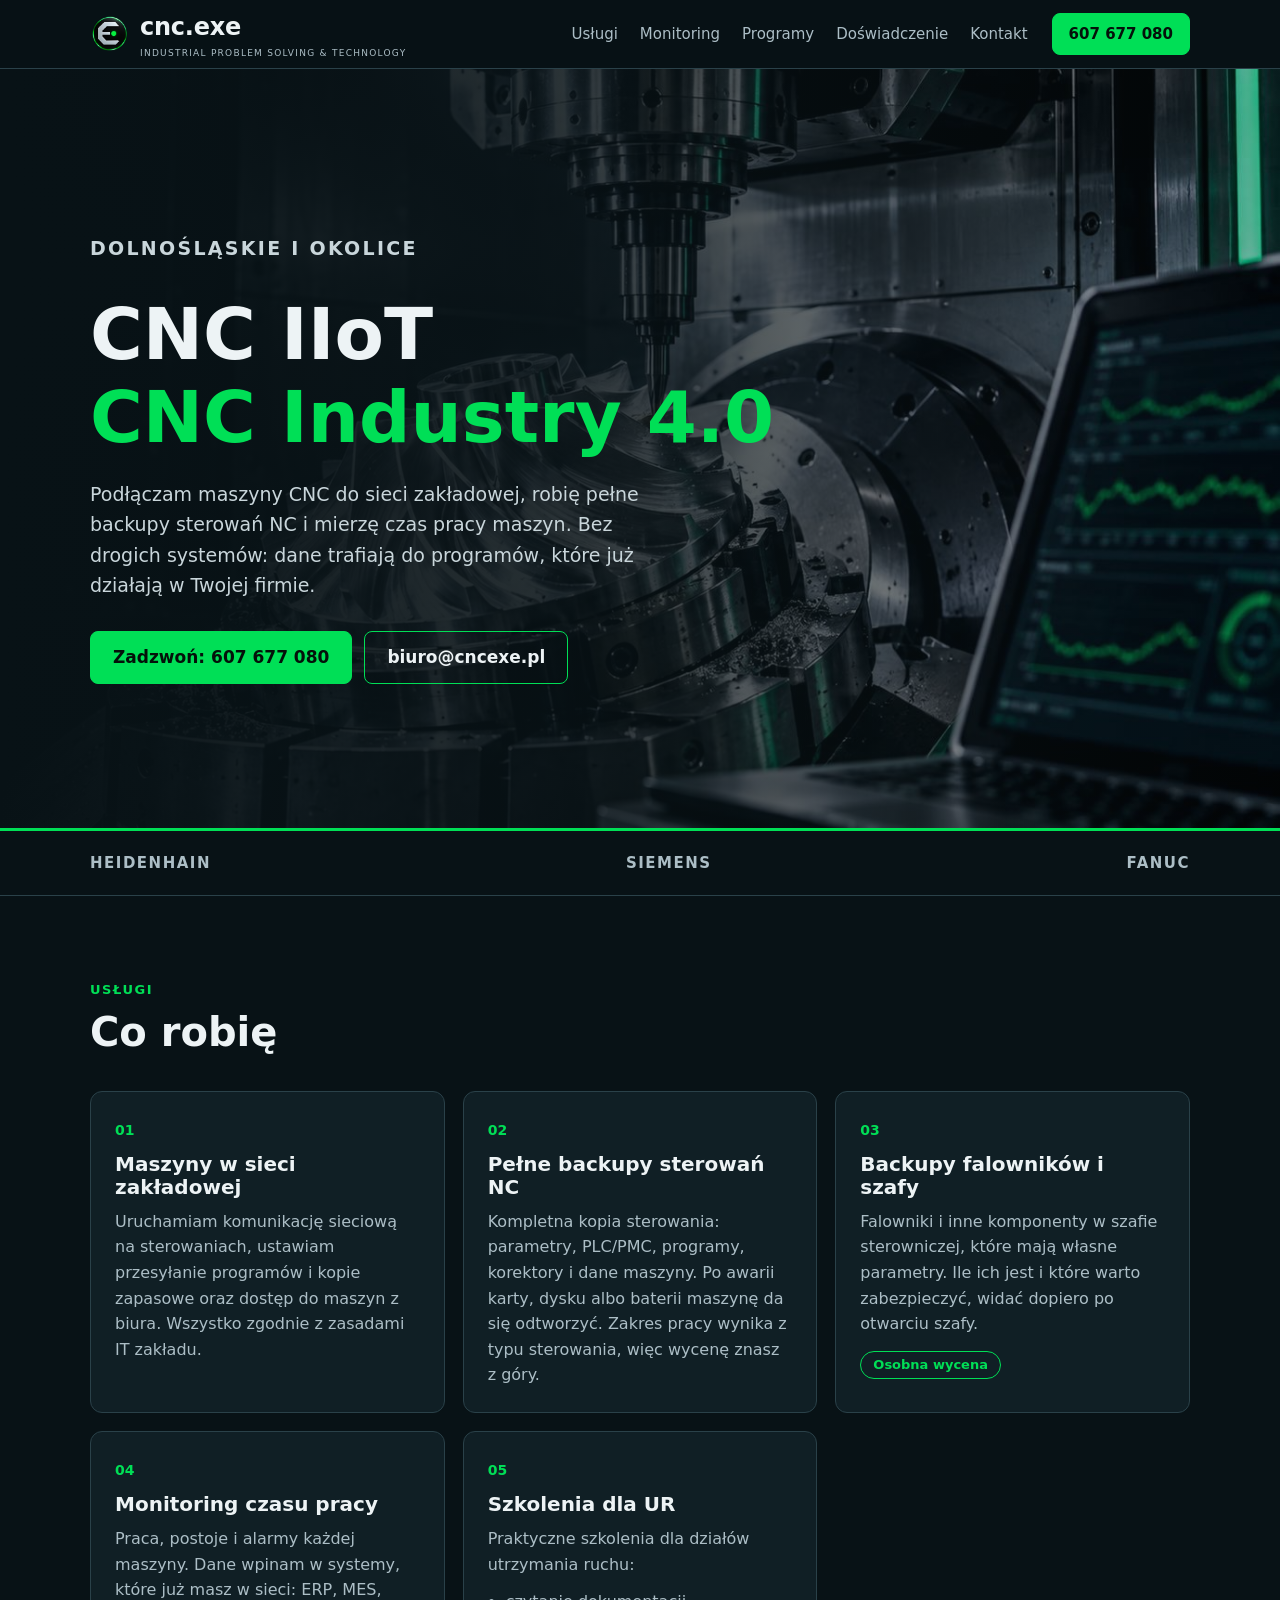
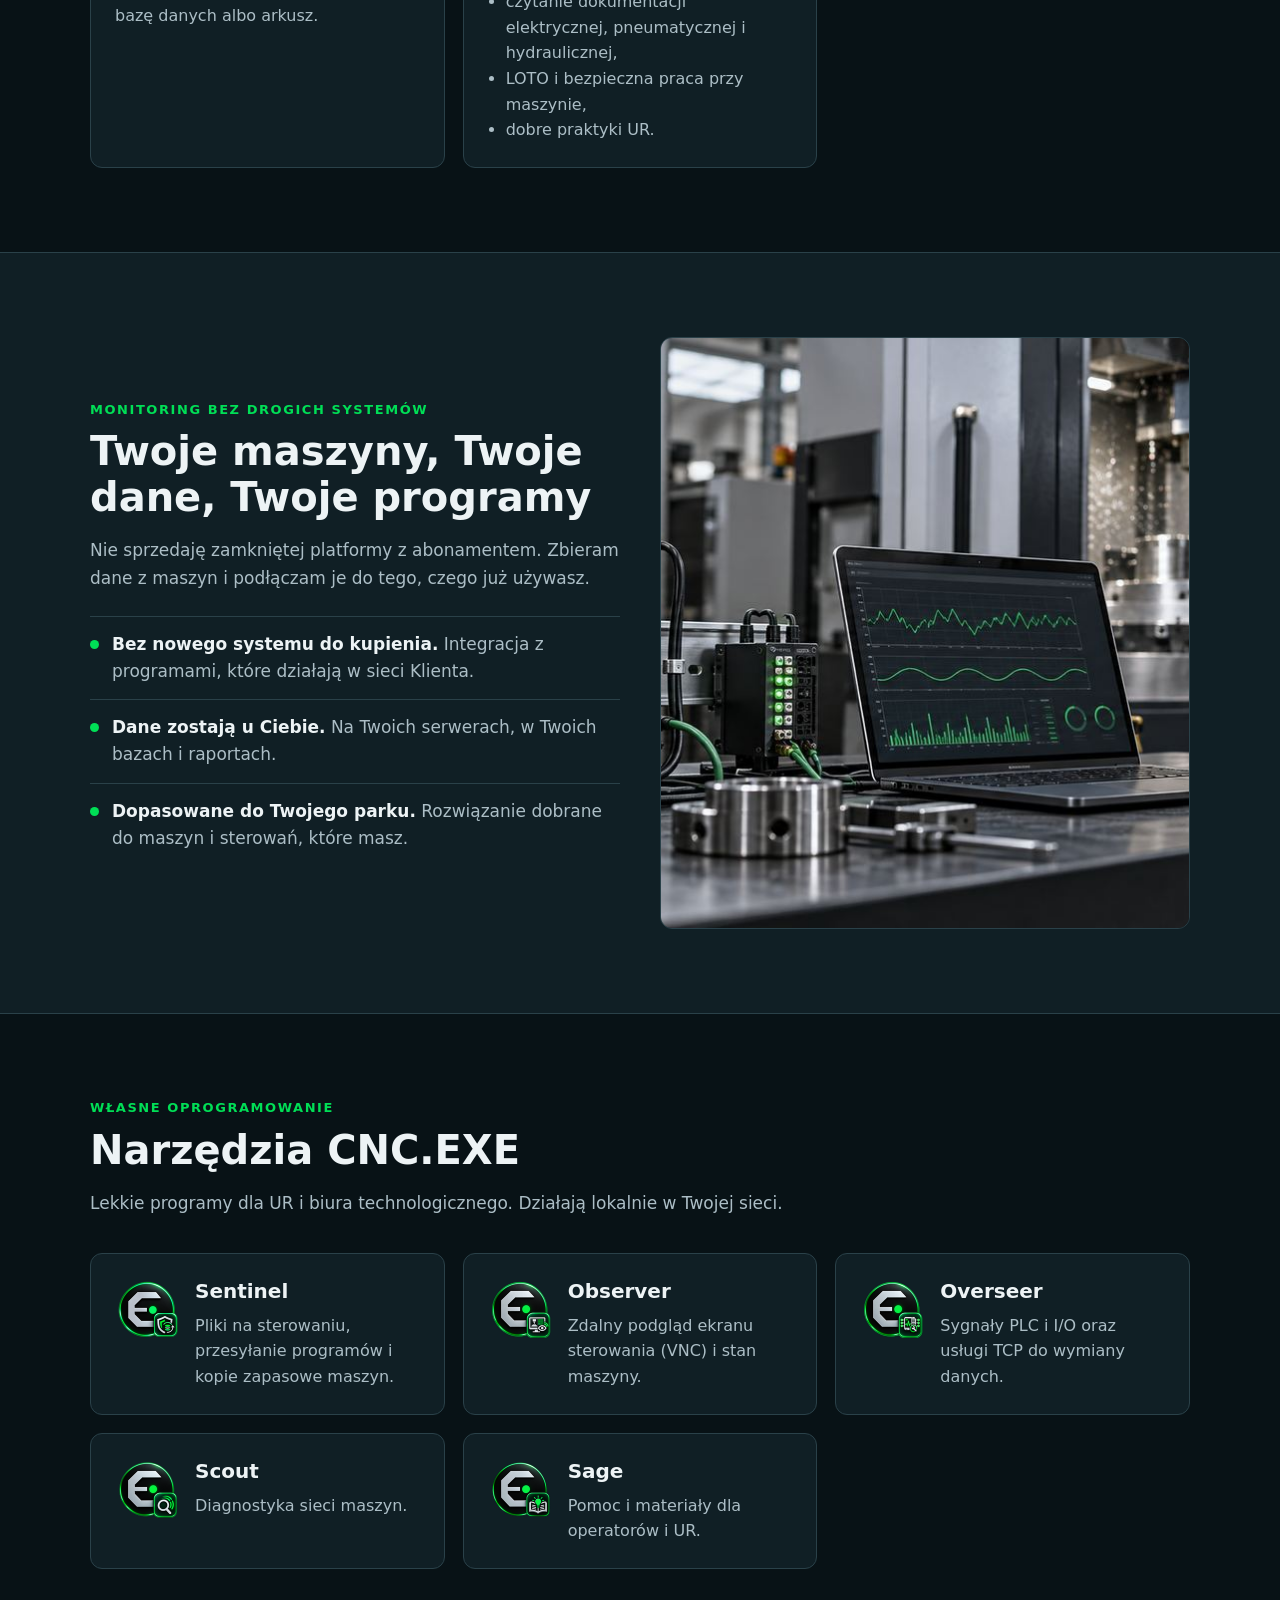
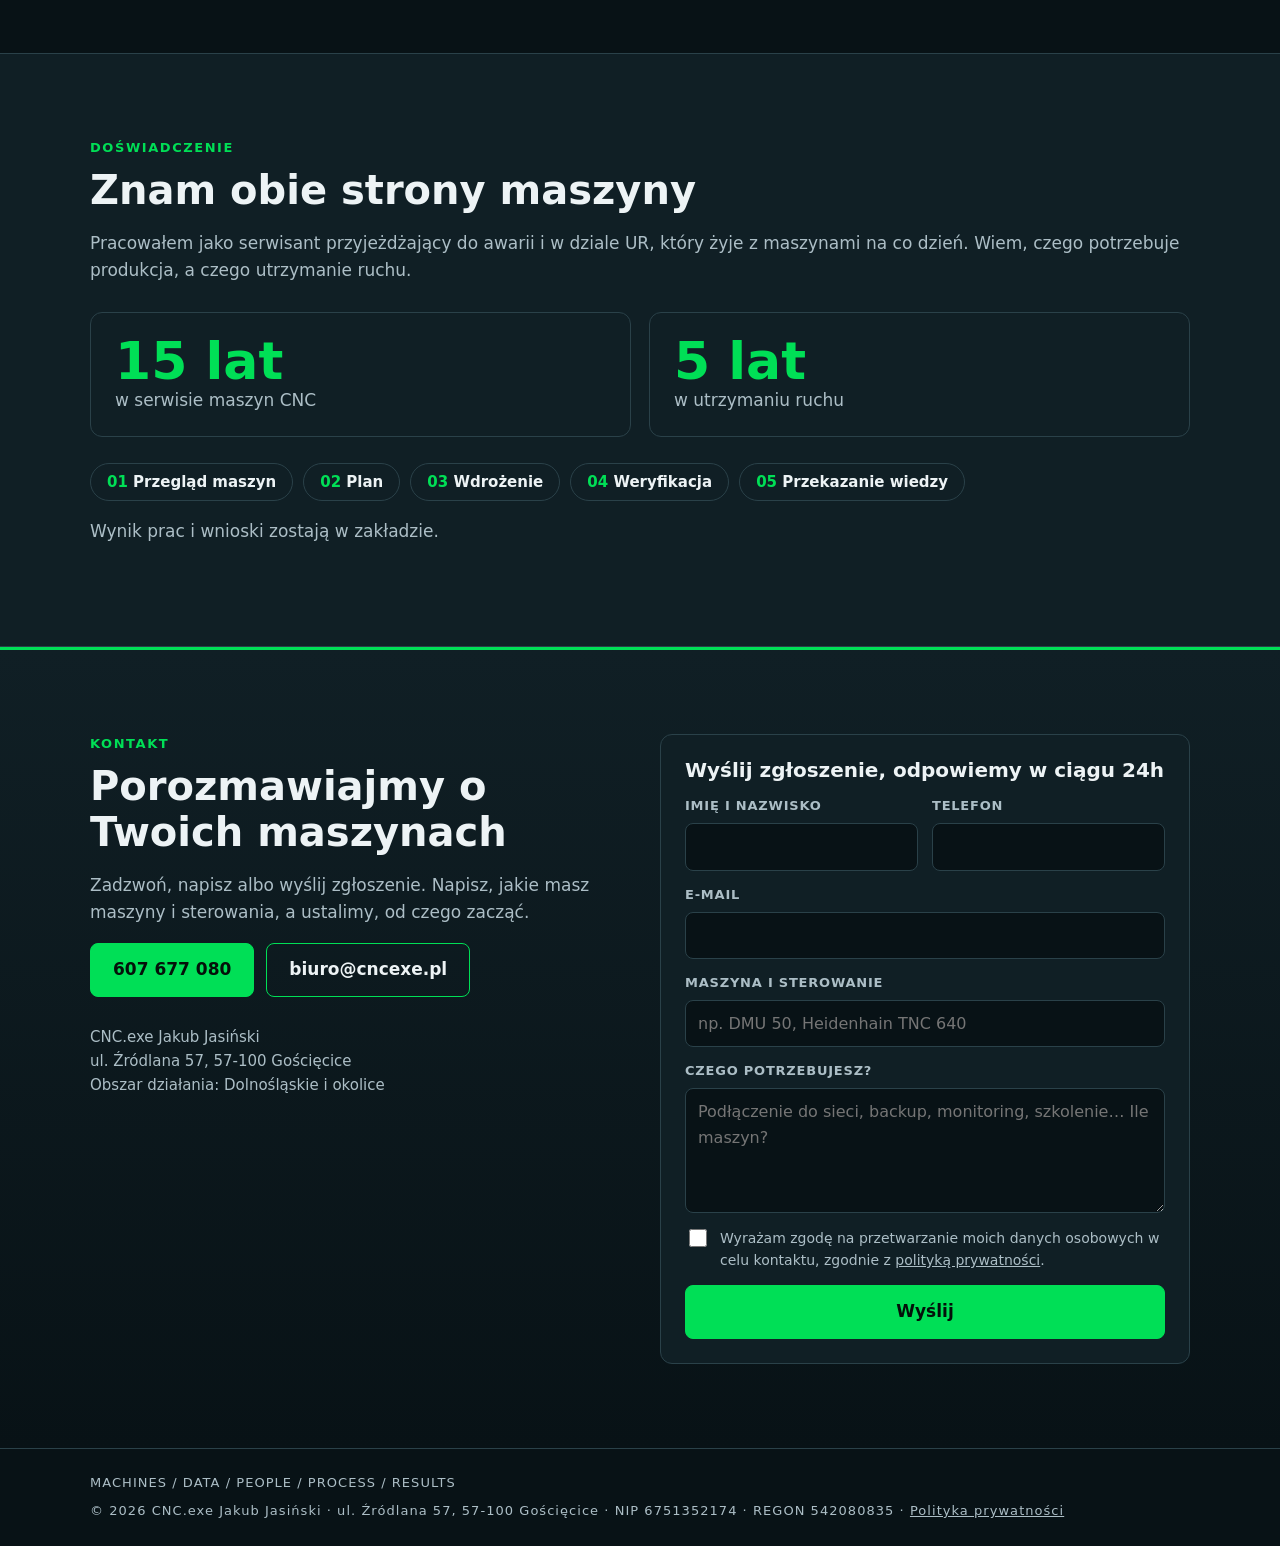
==== index.html @ d2aa2417 "Add files via upload" ====
<!doctype html>
<html lang="pl">
<head>
<meta charset="utf-8">
<meta name="viewport" content="width=device-width, initial-scale=1">
<title>CNC.EXE — CNC IIoT i Industry 4.0: podłączenie maszyn do sieci, backupy sterowań NC | Dolnośląskie</title>
<meta name="description" content="CNC IIoT i Industry 4.0: podłączenie maszyn CNC (Heidenhain, Siemens, Fanuc) do sieci zakładowej, pełne backupy sterowań NC, backupy falowników, monitoring czasu pracy z integracją do istniejących systemów, szkolenia UR. Dolnośląskie i okolice.">
<link rel="canonical" href="https://cncexe.pl/">
<link rel="icon" type="image/png" href="img/logo.png">
<meta property="og:type" content="website">
<meta property="og:title" content="CNC.EXE — CNC IIoT i Industry 4.0">
<meta property="og:description" content="Maszyny CNC w sieci zakładowej, pełne backupy sterowań NC i monitoring czasu pracy. Dolnośląskie i okolice.">
<meta property="og:image" content="https://cncexe.pl/img/hero.jpg">
<meta property="og:url" content="https://cncexe.pl/">
<style>
  :root {
    --bg: #081216;
    --panel: #101f25;
    --white: #edf3f5;
    --muted: #acbec6;
    --green: #00df56;
    --line: #2a4149;
  }
  * { box-sizing: border-box; }
  html { scroll-behavior: smooth; }
  body {
    margin: 0;
    background: var(--bg);
    color: var(--white);
    font: 17px/1.6 "Segoe UI", system-ui, -apple-system, Roboto, Arial, sans-serif;
  }
  a { color: inherit; }
  img { display: block; max-width: 100%; }
  .wrap { max-width: 1140px; margin: 0 auto; padding: 0 20px; }
  .eyebrow { color: var(--green); font-size: 13px; font-weight: 700; letter-spacing: .12em; text-transform: uppercase; margin: 0 0 8px; }
  h1, h2, h3 { line-height: 1.15; margin: 0; }
  h2 { font-size: clamp(28px, 4vw, 40px); margin-bottom: 16px; }
  p { color: var(--muted); }

  /* header */
  header { position: sticky; top: 0; z-index: 10; background: rgba(8, 18, 22, .92); backdrop-filter: blur(8px); border-bottom: 1px solid var(--line); }
  header .wrap { display: flex; align-items: center; gap: 24px; height: 68px; }
  .brand { display: flex; align-items: center; gap: 10px; text-decoration: none; }
  .brand img { width: 40px; height: 40px; }
  .brand b { font-size: 24px; letter-spacing: -.01em; }
  .brand small { display: block; font-size: 9px; letter-spacing: .14em; color: var(--muted); }
  nav { margin-left: auto; display: flex; gap: 22px; font-size: 15px; }
  nav a { text-decoration: none; color: var(--muted); }
  nav a:hover { color: var(--white); }
  .btn { display: inline-block; padding: 12px 22px; border-radius: 8px; font-weight: 700; text-decoration: none; border: 1px solid var(--green); }
  .btn.solid { background: var(--green); color: #04110a; }
  .btn:hover { filter: brightness(1.12); }
  header .btn { padding: 8px 16px; font-size: 15px; }

  /* hero */
  .hero { position: relative; min-height: min(88vh, 720px); display: flex; align-items: center; border-bottom: 3px solid var(--green);
    background: linear-gradient(90deg, var(--bg) 0%, rgba(8,18,22,.88) 42%, rgba(8,18,22,.25) 100%), url(img/hero.jpg) center right / cover no-repeat; }
  .hero .wrap { padding-top: 60px; padding-bottom: 60px; width: 100%; }
  .hero h1 { font-size: clamp(38px, 6.5vw, 72px); font-weight: 800; }
  .hero h1 span { color: var(--green); }
  .hero p { max-width: 560px; font-size: 19px; margin: 20px 0 30px; color: #c9d6db; }
  .cta { display: flex; flex-wrap: wrap; gap: 12px; }

  .controls { border-bottom: 1px solid var(--line); }
  .controls .wrap { display: flex; flex-wrap: wrap; justify-content: space-between; gap: 12px 28px; padding-top: 20px; padding-bottom: 20px; font-weight: 700; letter-spacing: .1em; color: var(--muted); font-size: 15px; }

  section { padding: 84px 0; }
  .grid { display: grid; gap: 18px; grid-template-columns: repeat(auto-fit, minmax(300px, 1fr)); margin-top: 36px; }
  .card { background: var(--panel); border: 1px solid var(--line); border-radius: 12px; padding: 24px; }
  .card .num { color: var(--green); font-weight: 700; font-size: 14px; }
  .card h3 { font-size: 20px; margin: 10px 0 10px; }
  .card p { margin: 0; font-size: 16px; }
  .card ul { margin: 12px 0 0; padding-left: 18px; color: var(--muted); font-size: 16px; }
  .tag { display: inline-block; margin-top: 14px; padding: 3px 12px; border: 1px solid var(--green); border-radius: 999px; color: var(--green); font-size: 13px; font-weight: 700; }

  /* why */
  .why { background: var(--panel); border-top: 1px solid var(--line); border-bottom: 1px solid var(--line); }
  .split { display: grid; gap: 40px; grid-template-columns: 1fr 1fr; align-items: center; }
  .split img { border-radius: 12px; border: 1px solid var(--line); width: 100%; aspect-ratio: 4 / 3; object-fit: cover; object-position: 40% center; }
  .points { list-style: none; padding: 0; margin: 24px 0 0; }
  .points li { padding: 14px 0 14px 22px; border-top: 1px solid var(--line); position: relative; color: var(--muted); }
  .points li::before { content: ""; position: absolute; left: 0; top: 23px; width: 9px; height: 9px; border-radius: 50%; background: var(--green); }
  .points b { color: var(--white); }

  /* apps */
  .app { display: flex; gap: 16px; align-items: flex-start; }
  .app img { width: 64px; height: 64px; flex: none; }
  .app h3 { margin-top: 2px; }

  /* experience */
  .stats { display: flex; flex-wrap: wrap; gap: 18px; margin-top: 28px; }
  .stat { flex: 1 1 200px; background: var(--panel); border: 1px solid var(--line); border-radius: 12px; padding: 22px 24px; }
  .stat b { display: block; font-size: 52px; line-height: 1; color: var(--green); }
  .stat span { color: var(--muted); }
  .steps { display: flex; flex-wrap: wrap; gap: 10px; margin: 26px 0 0; padding: 0; list-style: none; counter-reset: s; }
  .steps li { counter-increment: s; border: 1px solid var(--line); border-radius: 999px; padding: 6px 16px; font-weight: 600; font-size: 15px; }
  .steps li::before { content: "0" counter(s) " "; color: var(--green); }

  /* contact */
  .contact { border-top: 3px solid var(--green); background: linear-gradient(180deg, var(--panel), var(--bg)); }
  .contact .split { align-items: start; }
  .contact address { font-style: normal; color: var(--muted); margin-top: 28px; font-size: 15px; }
  .form { background: var(--panel); border: 1px solid var(--line); border-radius: 12px; padding: 24px; display: grid; gap: 14px; }
  .form h3 { font-size: 20px; }
  .form .row { display: grid; gap: 14px; grid-template-columns: 1fr 1fr; }
  .form label { display: grid; gap: 6px; font-size: 13px; font-weight: 700; letter-spacing: .06em; text-transform: uppercase; color: var(--muted); }
  .form input, .form textarea { font: inherit; font-size: 16px; font-weight: 400; color: var(--white); background: var(--bg); border: 1px solid var(--line); border-radius: 8px; padding: 10px 12px; width: 100%; }
  .form input:focus, .form textarea:focus { outline: 2px solid var(--green); outline-offset: 1px; }
  .form textarea { resize: vertical; }
  .form .consent { display: flex; gap: 10px; align-items: flex-start; text-transform: none; letter-spacing: 0; font-weight: 400; font-size: 14px; }
  .form .consent input { width: 18px; height: 18px; flex: none; margin-top: 2px; accent-color: var(--green); }
  .form button { font: inherit; font-weight: 700; cursor: pointer; }
  .sent { display: none; margin: 0; padding: 12px 14px; border: 1px solid var(--green); border-radius: 8px; color: var(--white); }
  .sent:target { display: block; }
  footer a { color: var(--muted); }

  footer { border-top: 1px solid var(--line); padding: 24px 0; font-size: 13px; color: var(--muted); }
  footer .wrap { display: flex; flex-wrap: wrap; justify-content: space-between; gap: 8px; letter-spacing: .08em; }

  @media (max-width: 860px) {
    nav { display: none; }
    header .btn { margin-left: auto; }
    .split { grid-template-columns: 1fr; }
    .form .row { grid-template-columns: 1fr; }
    section { padding: 60px 0; }
    .hero { background: linear-gradient(180deg, rgba(8,18,22,.7), var(--bg) 85%), url(img/hero.jpg) 70% center / cover no-repeat; }
  }
  @media (max-width: 420px) {
    .brand small { display: none; }
    .cta .btn { width: 100%; text-align: center; }
  }
</style>
</head>
<body>

<header>
  <div class="wrap">
    <a class="brand" href="#">
      <img src="img/logo.png" alt="">
      <span><b>cnc.exe</b><small>INDUSTRIAL PROBLEM SOLVING &amp; TECHNOLOGY</small></span>
    </a>
    <nav>
      <a href="#uslugi">Usługi</a>
      <a href="#monitoring">Monitoring</a>
      <a href="#programy">Programy</a>
      <a href="#doswiadczenie">Doświadczenie</a>
      <a href="#kontakt">Kontakt</a>
    </nav>
    <a class="btn solid" href="tel:+48607677080">607 677 080</a>
  </div>
</header>

<main>
  <section class="hero">
    <div class="wrap">
      <p class="eyebrow">Dolnośląskie i okolice</p>
      <h1>CNC IIoT<br><span>CNC Industry 4.0</span></h1>
      <p>Podłączam maszyny CNC do sieci zakładowej, robię pełne backupy sterowań NC i mierzę czas pracy maszyn. Bez drogich systemów: dane trafiają do programów, które już działają w Twojej firmie.</p>
      <div class="cta">
        <a class="btn solid" href="tel:+48607677080">Zadzwoń: 607 677 080</a>
        <a class="btn" href="mailto:biuro@cncexe.pl">biuro@cncexe.pl</a>
      </div>
    </div>
  </section>

  <div class="controls">
    <div class="wrap"><span>HEIDENHAIN</span><span>SIEMENS</span><span>FANUC</span></div>
  </div>

  <section id="uslugi">
    <div class="wrap">
      <p class="eyebrow">Usługi</p>
      <h2>Co robię</h2>
      <div class="grid">
        <article class="card">
          <span class="num">01</span>
          <h3>Maszyny w sieci zakładowej</h3>
          <p>Uruchamiam komunikację sieciową na sterowaniach, ustawiam przesyłanie programów i kopie zapasowe oraz dostęp do maszyn z biura. Wszystko zgodnie z zasadami IT zakładu.</p>
        </article>
        <article class="card">
          <span class="num">02</span>
          <h3>Pełne backupy sterowań NC</h3>
          <p>Kompletna kopia sterowania: parametry, PLC/PMC, programy, korektory i dane maszyny. Po awarii karty, dysku albo baterii maszynę da się odtworzyć. Zakres pracy wynika z typu sterowania, więc wycenę znasz z góry.</p>
        </article>
        <article class="card">
          <span class="num">03</span>
          <h3>Backupy falowników i szafy</h3>
          <p>Falowniki i inne komponenty w szafie sterowniczej, które mają własne parametry. Ile ich jest i które warto zabezpieczyć, widać dopiero po otwarciu szafy.</p>
          <span class="tag">Osobna wycena</span>
        </article>
        <article class="card">
          <span class="num">04</span>
          <h3>Monitoring czasu pracy</h3>
          <p>Praca, postoje i alarmy każdej maszyny. Dane wpinam w systemy, które już masz w sieci: ERP, MES, bazę danych albo arkusz.</p>
        </article>
        <article class="card">
          <span class="num">05</span>
          <h3>Szkolenia dla UR</h3>
          <p>Praktyczne szkolenia dla działów utrzymania ruchu:</p>
          <ul>
            <li>czytanie dokumentacji elektrycznej, pneumatycznej i hydraulicznej,</li>
            <li>LOTO i bezpieczna praca przy maszynie,</li>
            <li>dobre praktyki UR.</li>
          </ul>
        </article>
      </div>
    </div>
  </section>

  <section id="monitoring" class="why">
    <div class="wrap split">
      <div>
        <p class="eyebrow">Monitoring bez drogich systemów</p>
        <h2>Twoje maszyny, Twoje dane, Twoje programy</h2>
        <p>Nie sprzedaję zamkniętej platformy z abonamentem. Zbieram dane z maszyn i podłączam je do tego, czego już używasz.</p>
        <ul class="points">
          <li><b>Bez nowego systemu do kupienia.</b> Integracja z programami, które działają w sieci Klienta.</li>
          <li><b>Dane zostają u Ciebie.</b> Na Twoich serwerach, w Twoich bazach i raportach.</li>
          <li><b>Dopasowane do Twojego parku.</b> Rozwiązanie dobrane do maszyn i sterowań, które masz.</li>
        </ul>
      </div>
      <img src="img/iiot.jpg" alt="Stanowisko z laptopem pokazującym wykresy pracy maszyny CNC" loading="lazy" width="1600" height="592">
    </div>
  </section>

  <section id="programy">
    <div class="wrap">
      <p class="eyebrow">Własne oprogramowanie</p>
      <h2>Narzędzia CNC.EXE</h2>
      <p>Lekkie programy dla UR i biura technologicznego. Działają lokalnie w Twojej sieci.</p>
      <div class="grid">
        <article class="card app">
          <img src="img/sentinel.png" alt="" loading="lazy">
          <div><h3>Sentinel</h3><p>Pliki na sterowaniu, przesyłanie programów i kopie zapasowe maszyn.</p></div>
        </article>
        <article class="card app">
          <img src="img/observer.png" alt="" loading="lazy">
          <div><h3>Observer</h3><p>Zdalny podgląd ekranu sterowania (VNC) i stan maszyny.</p></div>
        </article>
        <article class="card app">
          <img src="img/overseer.png" alt="" loading="lazy">
          <div><h3>Overseer</h3><p>Sygnały PLC i I/O oraz usługi TCP do wymiany danych.</p></div>
        </article>
        <article class="card app">
          <img src="img/scout.png" alt="" loading="lazy">
          <div><h3>Scout</h3><p>Diagnostyka sieci maszyn.</p></div>
        </article>
        <article class="card app">
          <img src="img/sage.png" alt="" loading="lazy">
          <div><h3>Sage</h3><p>Pomoc i materiały dla operatorów i UR.</p></div>
        </article>
      </div>
    </div>
  </section>

  <section id="doswiadczenie" class="why">
    <div class="wrap">
      <p class="eyebrow">Doświadczenie</p>
      <h2>Znam obie strony maszyny</h2>
      <p>Pracowałem jako serwisant przyjeżdżający do awarii i w dziale UR, który żyje z maszynami na co dzień. Wiem, czego potrzebuje produkcja, a czego utrzymanie ruchu.</p>
      <div class="stats">
        <div class="stat"><b>15 lat</b><span>w serwisie maszyn CNC</span></div>
        <div class="stat"><b>5 lat</b><span>w utrzymaniu ruchu</span></div>
      </div>
      <ol class="steps">
        <li>Przegląd maszyn</li><li>Plan</li><li>Wdrożenie</li><li>Weryfikacja</li><li>Przekazanie wiedzy</li>
      </ol>
      <p>Wynik prac i wnioski zostają w zakładzie.</p>
    </div>
  </section>

  <section id="kontakt" class="contact">
    <div class="wrap split">
      <div>
        <p class="eyebrow">Kontakt</p>
        <h2>Porozmawiajmy o Twoich maszynach</h2>
        <p>Zadzwoń, napisz albo wyślij zgłoszenie. Napisz, jakie masz maszyny i sterowania, a ustalimy, od czego zacząć.</p>
        <div class="cta">
          <a class="btn solid" href="tel:+48607677080">607 677 080</a>
          <a class="btn" href="mailto:biuro@cncexe.pl">biuro@cncexe.pl</a>
        </div>
        <address>
          CNC.exe Jakub Jasiński<br>
          ul. Źródlana 57, 57-100 Gościęcice<br>
          Obszar działania: Dolnośląskie i okolice
        </address>
      </div>

      <form class="form" action="https://formsubmit.co/biuro@cncexe.pl" method="POST">
        <p id="wyslano" class="sent">Dziękujemy, zgłoszenie dotarło. Odpowiemy w ciągu 24 godzin.</p>
        <h3>Wyślij zgłoszenie, odpowiemy w ciągu 24h</h3>
        <input type="hidden" name="_subject" value="Zgłoszenie ze strony cncexe.pl">
        <input type="hidden" name="_template" value="table">
        <input type="hidden" name="_next" value="https://cncexe.pl/#wyslano">
        <div class="row">
          <label>Imię i nazwisko<input name="Imię i nazwisko" required autocomplete="name"></label>
          <label>Telefon<input name="Telefon" type="tel" required autocomplete="tel"></label>
        </div>
        <label>E-mail<input name="email" type="email" autocomplete="email"></label>
        <label>Maszyna i sterowanie<input name="Maszyna i sterowanie" placeholder="np. DMU 50, Heidenhain TNC 640"></label>
        <label>Czego potrzebujesz?<textarea name="Opis" rows="4" placeholder="Podłączenie do sieci, backup, monitoring, szkolenie… Ile maszyn?"></textarea></label>
        <label class="consent"><input type="checkbox" name="Zgoda" value="tak" required><span>Wyrażam zgodę na przetwarzanie moich danych osobowych w celu kontaktu, zgodnie z <a href="polityka-prywatnosci.html">polityką prywatności</a>.</span></label>
        <button class="btn solid" type="submit">Wyślij</button>
      </form>
    </div>
  </section>
</main>

<footer>
  <div class="wrap">
    <span>MACHINES / DATA / PEOPLE / PROCESS / RESULTS</span>
    <span>© 2026 CNC.exe Jakub Jasiński · ul. Źródlana 57, 57-100 Gościęcice · NIP 6751352174 · REGON 542080835 · <a href="polityka-prywatnosci.html">Polityka prywatności</a></span>
  </div>
</footer>

</body>
</html>
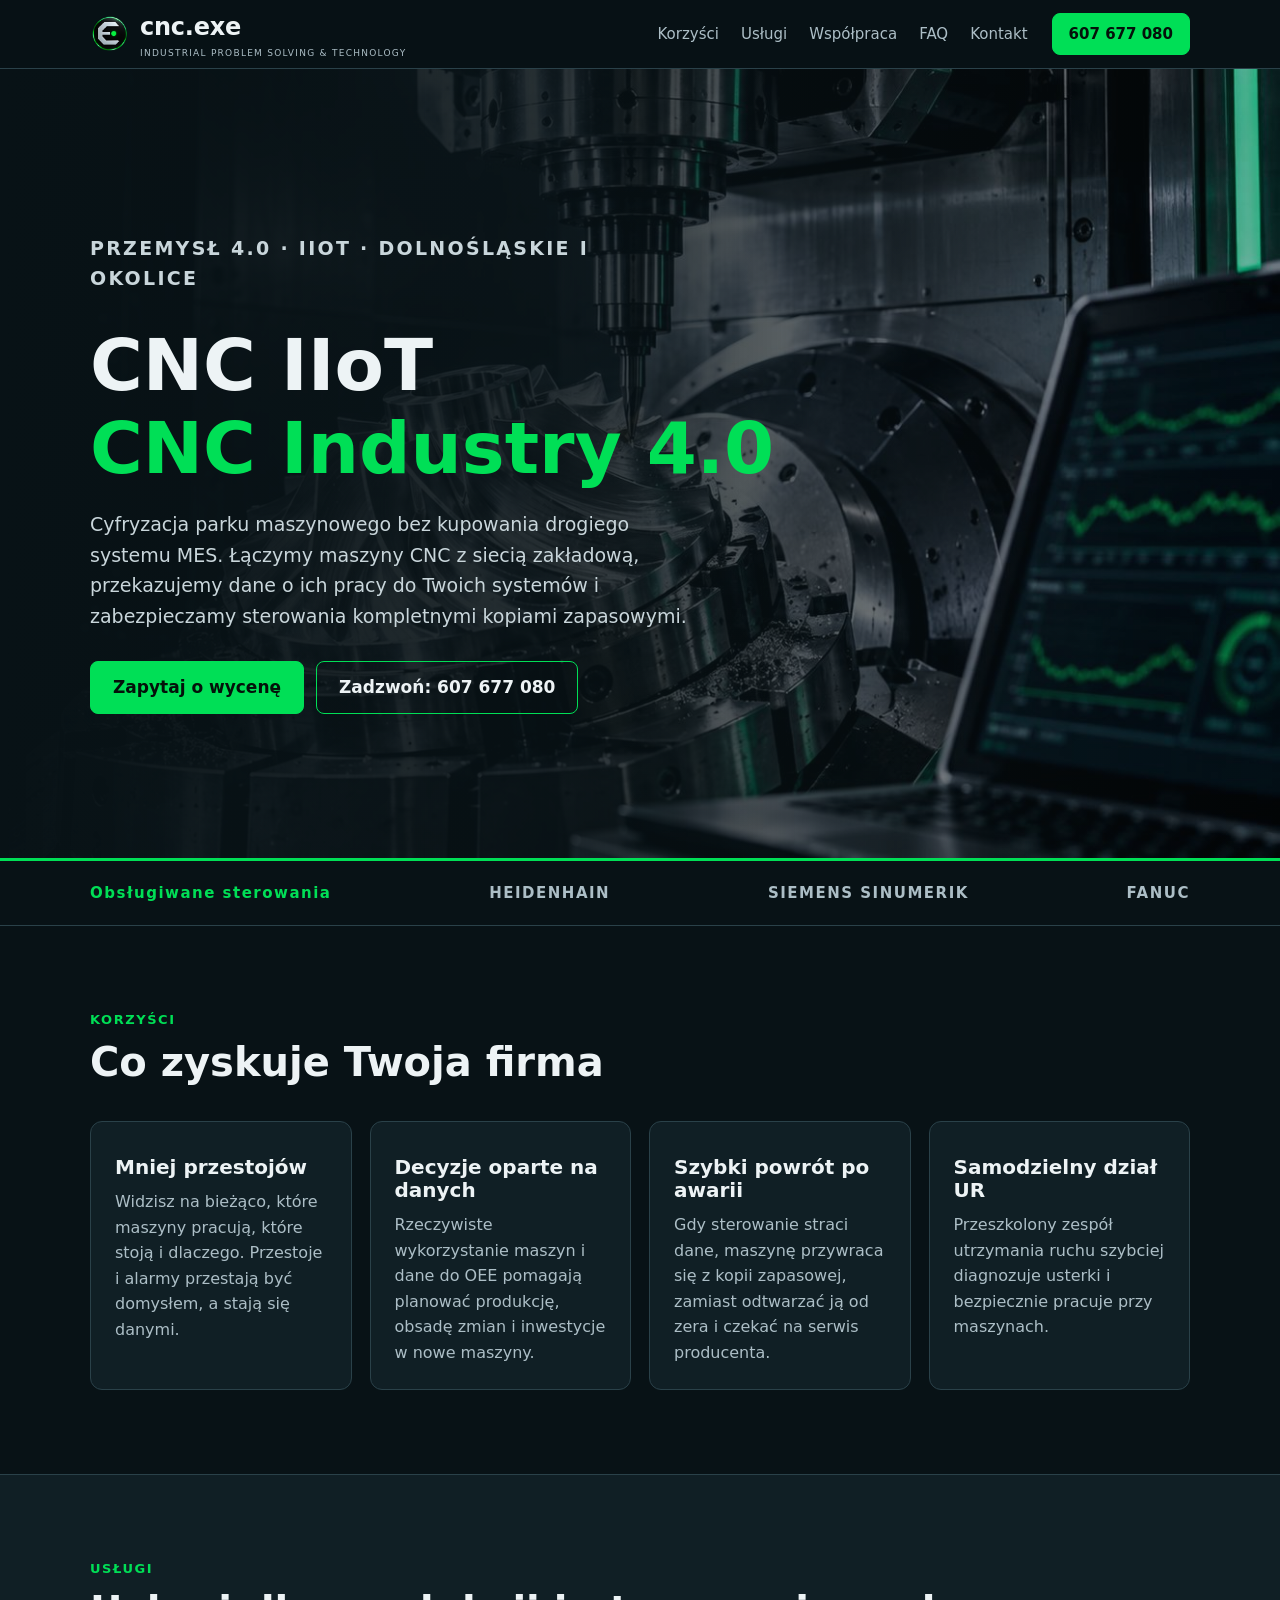
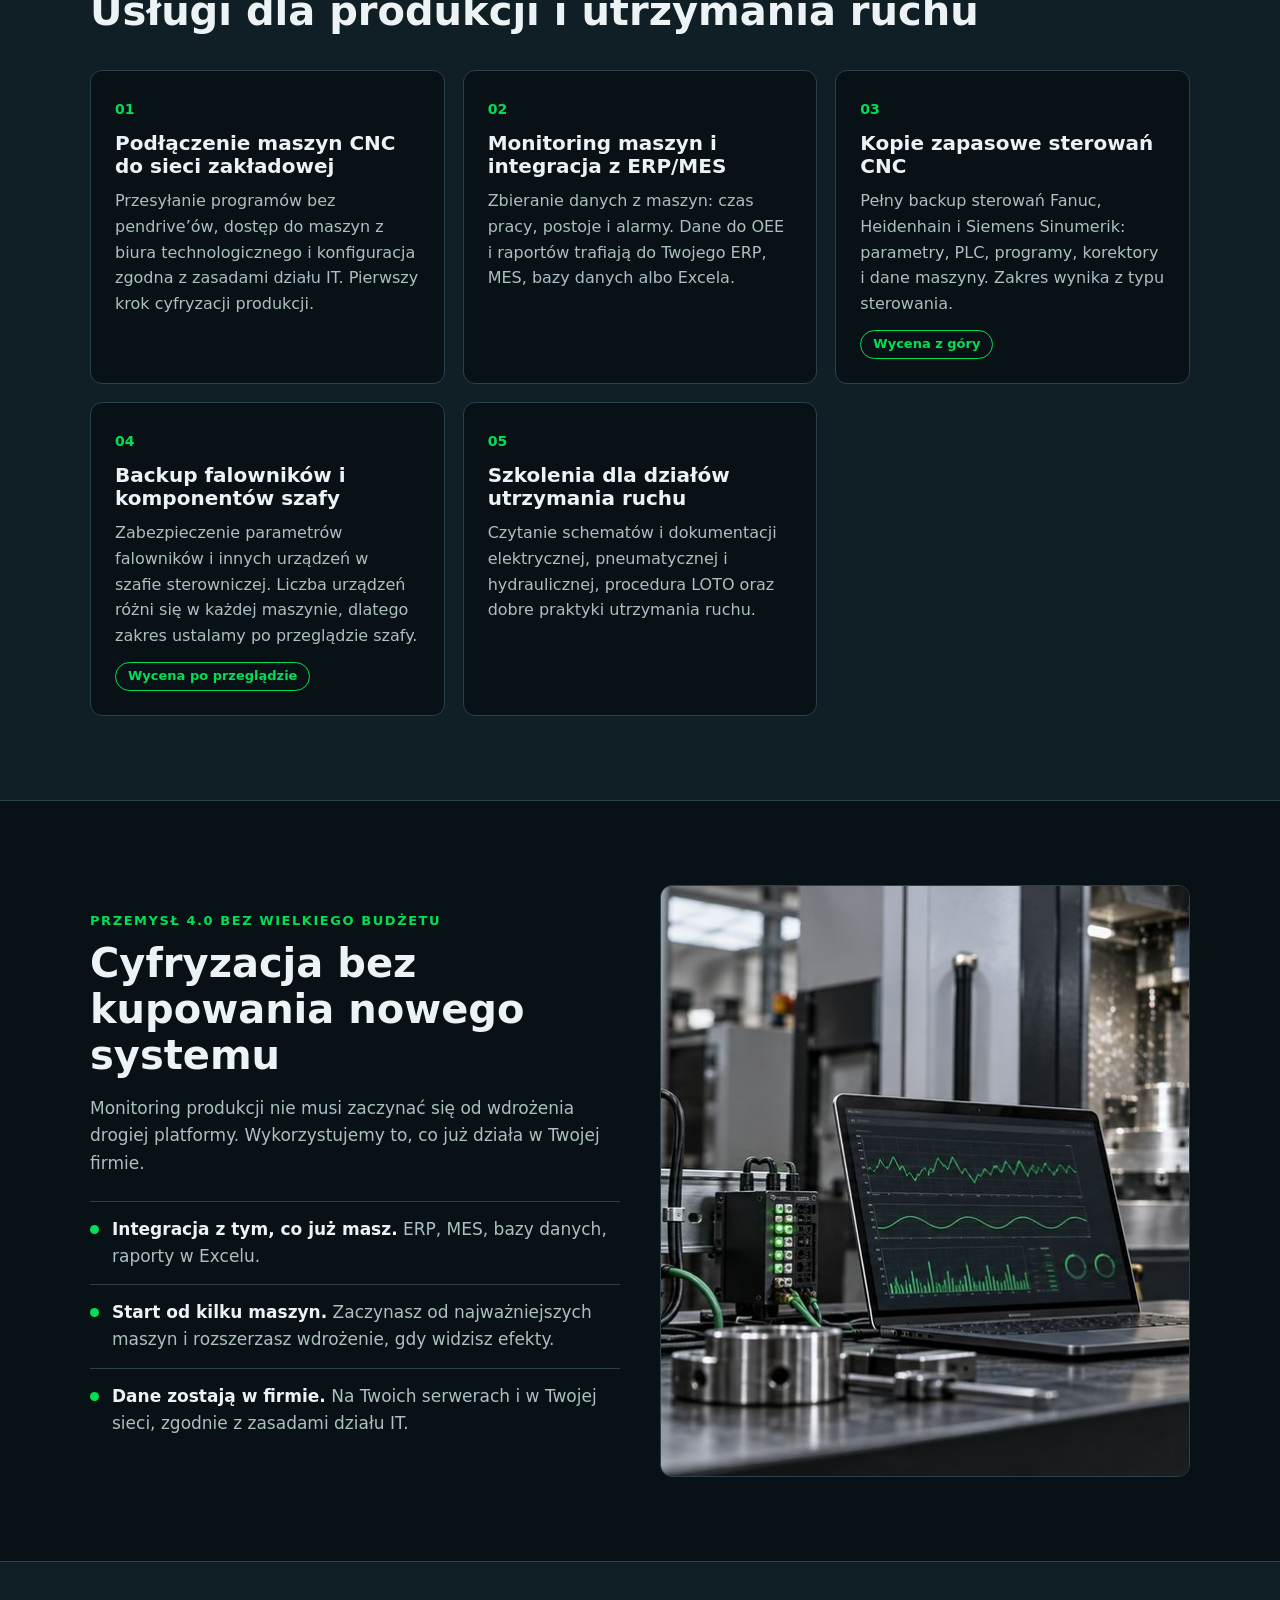
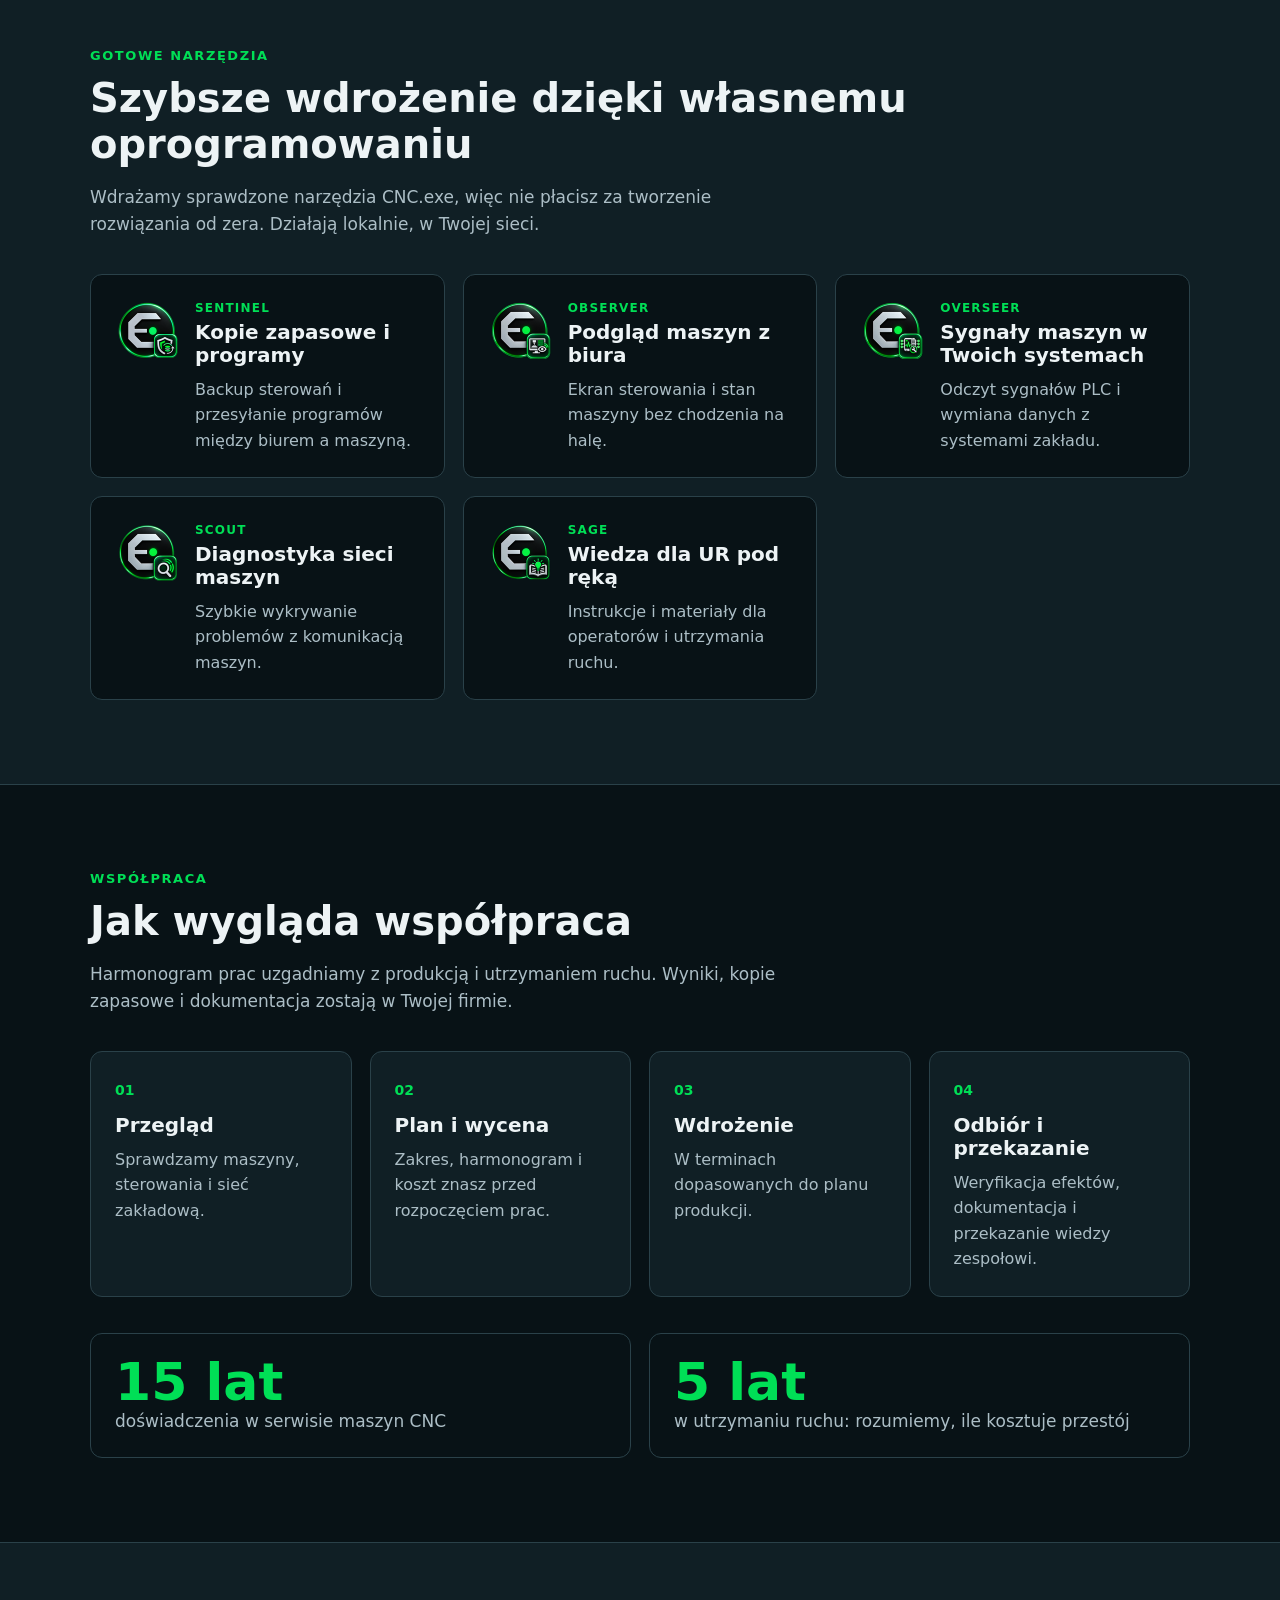
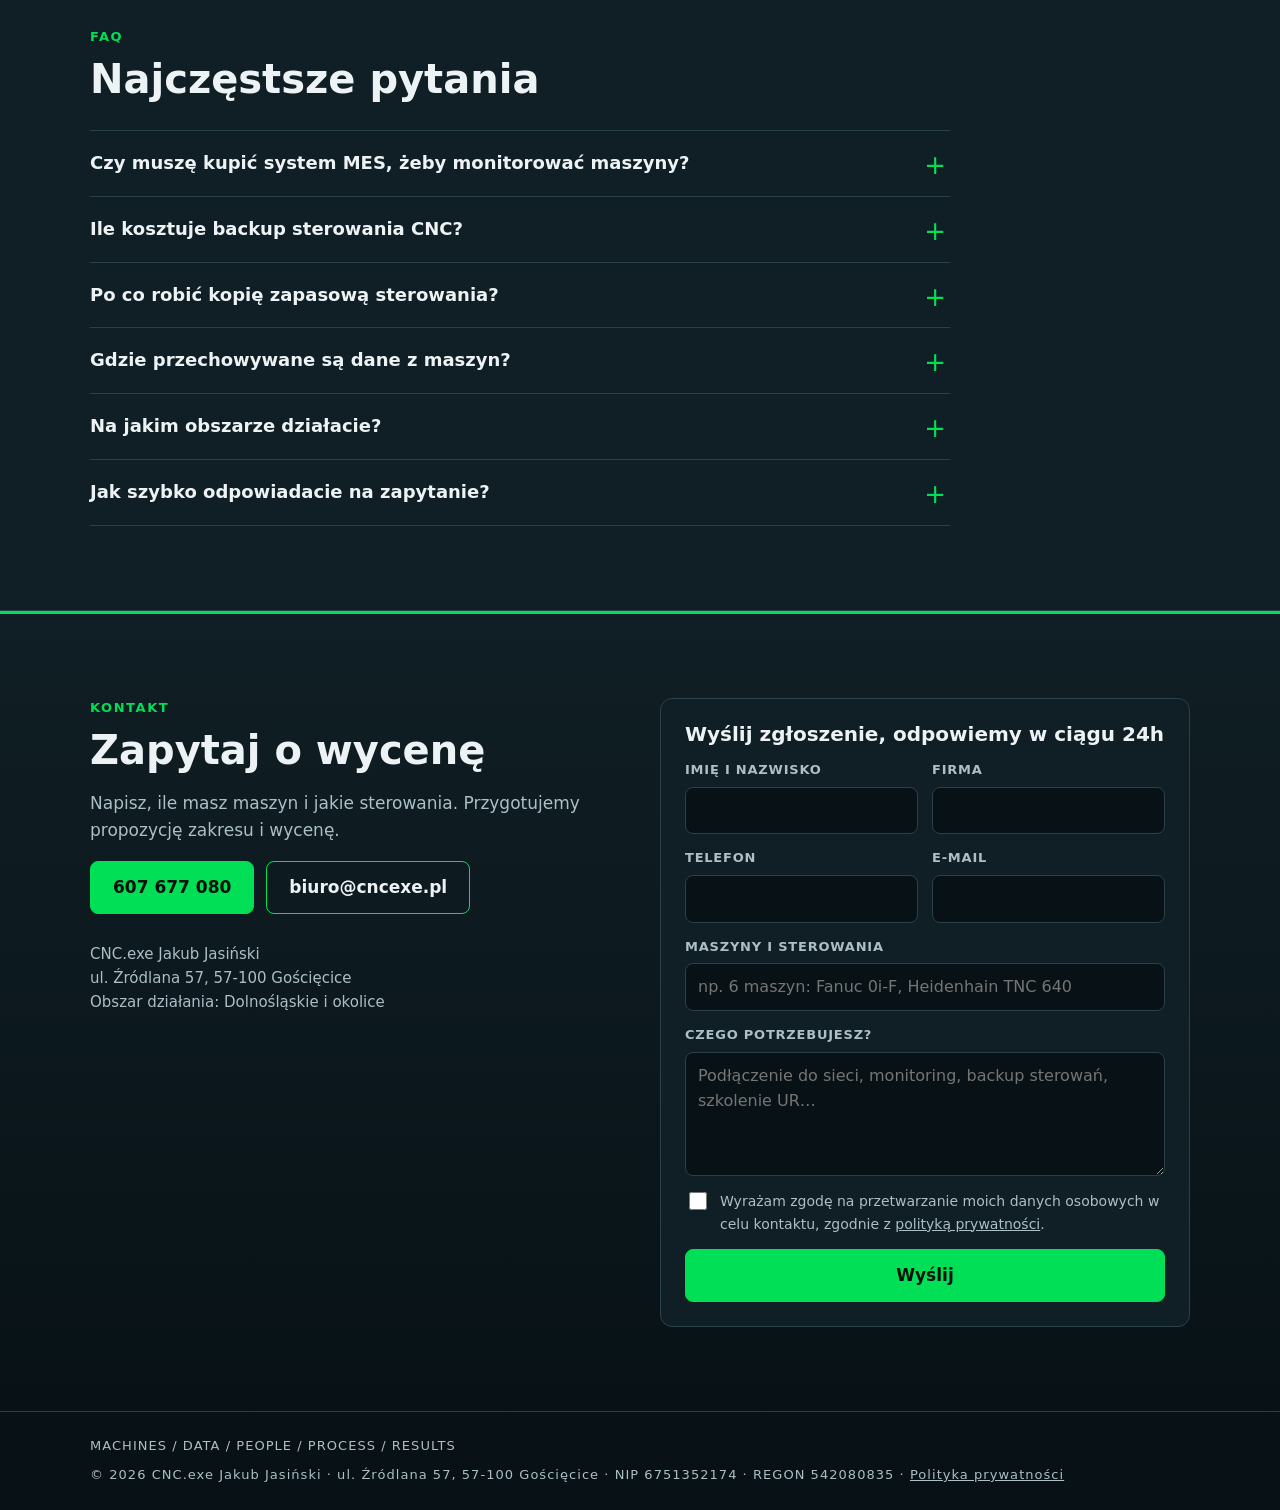
==== commit faa24f3f: "Add files via upload" ====
--- a/index.html
+++ b/index.html
@@ -3,15 +3,38 @@
 <head>
 <meta charset="utf-8">
 <meta name="viewport" content="width=device-width, initial-scale=1">
-<title>CNC.EXE — CNC IIoT i Industry 4.0: podłączenie maszyn do sieci, backupy sterowań NC | Dolnośląskie</title>
-<meta name="description" content="CNC IIoT i Industry 4.0: podłączenie maszyn CNC (Heidenhain, Siemens, Fanuc) do sieci zakładowej, pełne backupy sterowań NC, backupy falowników, monitoring czasu pracy z integracją do istniejących systemów, szkolenia UR. Dolnośląskie i okolice.">
+<title>Przemysł 4.0 dla maszyn CNC: monitoring produkcji, integracja z ERP/MES, backup sterowań | CNC.exe</title>
+<meta name="description" content="Cyfryzacja parku maszynowego bez drogiego systemu MES: monitoring pracy maszyn CNC i dane do OEE, integracja z ERP/MES, kopie zapasowe sterowań Fanuc, Heidenhain, Siemens Sinumerik. Dolny Śląsk.">
 <link rel="canonical" href="https://cncexe.pl/">
 <link rel="icon" type="image/png" href="img/logo.png">
 <meta property="og:type" content="website">
-<meta property="og:title" content="CNC.EXE — CNC IIoT i Industry 4.0">
-<meta property="og:description" content="Maszyny CNC w sieci zakładowej, pełne backupy sterowań NC i monitoring czasu pracy. Dolnośląskie i okolice.">
+<meta property="og:title" content="CNC.exe — Przemysł 4.0 i IIoT dla maszyn CNC">
+<meta property="og:description" content="Monitoring maszyn, integracja z ERP/MES i kopie zapasowe sterowań CNC. Mniej przestojów, bez drogiego systemu. Dolny Śląsk.">
 <meta property="og:image" content="https://cncexe.pl/img/hero.jpg">
 <meta property="og:url" content="https://cncexe.pl/">
+<script type="application/ld+json">
+{
+  "@context": "https://schema.org",
+  "@type": "ProfessionalService",
+  "name": "CNC.exe Jakub Jasiński",
+  "url": "https://cncexe.pl/",
+  "logo": "https://cncexe.pl/img/logo.png",
+  "image": "https://cncexe.pl/img/hero.jpg",
+  "description": "Przemysł 4.0 i IIoT dla maszyn CNC: podłączenie maszyn do sieci zakładowej, monitoring produkcji i integracja z ERP/MES, kopie zapasowe sterowań CNC i falowników, szkolenia dla utrzymania ruchu.",
+  "telephone": "+48607677080",
+  "email": "biuro@cncexe.pl",
+  "taxID": "6751352174",
+  "address": {
+    "@type": "PostalAddress",
+    "streetAddress": "ul. Źródlana 57",
+    "postalCode": "57-100",
+    "addressLocality": "Gościęcice",
+    "addressRegion": "dolnośląskie",
+    "addressCountry": "PL"
+  },
+  "areaServed": "Województwo dolnośląskie"
+}
+</script>
 <style>
   :root {
     --bg: #081216;
@@ -36,6 +59,7 @@
   h1, h2, h3 { line-height: 1.15; margin: 0; }
   h2 { font-size: clamp(28px, 4vw, 40px); margin-bottom: 16px; }
   p { color: var(--muted); }
+  .lead { max-width: 720px; }
 
   /* header */
   header { position: sticky; top: 0; z-index: 10; background: rgba(8, 18, 22, .92); backdrop-filter: blur(8px); border-bottom: 1px solid var(--line); }
@@ -58,23 +82,25 @@
   .hero .wrap { padding-top: 60px; padding-bottom: 60px; width: 100%; }
   .hero h1 { font-size: clamp(38px, 6.5vw, 72px); font-weight: 800; }
   .hero h1 span { color: var(--green); }
-  .hero p { max-width: 560px; font-size: 19px; margin: 20px 0 30px; color: #c9d6db; }
+  .hero p { max-width: 600px; font-size: 19px; margin: 20px 0 30px; color: #c9d6db; }
   .cta { display: flex; flex-wrap: wrap; gap: 12px; }
 
   .controls { border-bottom: 1px solid var(--line); }
   .controls .wrap { display: flex; flex-wrap: wrap; justify-content: space-between; gap: 12px 28px; padding-top: 20px; padding-bottom: 20px; font-weight: 700; letter-spacing: .1em; color: var(--muted); font-size: 15px; }
+  .controls .wrap span:first-child { color: var(--green); }
 
   section { padding: 84px 0; }
   .grid { display: grid; gap: 18px; grid-template-columns: repeat(auto-fit, minmax(300px, 1fr)); margin-top: 36px; }
+  .grid.four { grid-template-columns: repeat(auto-fit, minmax(240px, 1fr)); }
   .card { background: var(--panel); border: 1px solid var(--line); border-radius: 12px; padding: 24px; }
   .card .num { color: var(--green); font-weight: 700; font-size: 14px; }
   .card h3 { font-size: 20px; margin: 10px 0 10px; }
   .card p { margin: 0; font-size: 16px; }
-  .card ul { margin: 12px 0 0; padding-left: 18px; color: var(--muted); font-size: 16px; }
   .tag { display: inline-block; margin-top: 14px; padding: 3px 12px; border: 1px solid var(--green); border-radius: 999px; color: var(--green); font-size: 13px; font-weight: 700; }
 
-  /* why */
+  /* panel sections */
   .why { background: var(--panel); border-top: 1px solid var(--line); border-bottom: 1px solid var(--line); }
+  .why .card { background: var(--bg); }
   .split { display: grid; gap: 40px; grid-template-columns: 1fr 1fr; align-items: center; }
   .split img { border-radius: 12px; border: 1px solid var(--line); width: 100%; aspect-ratio: 4 / 3; object-fit: cover; object-position: 40% center; }
   .points { list-style: none; padding: 0; margin: 24px 0 0; }
@@ -85,16 +111,24 @@
   /* apps */
   .app { display: flex; gap: 16px; align-items: flex-start; }
   .app img { width: 64px; height: 64px; flex: none; }
+  .app small { display: block; color: var(--green); font-size: 12px; font-weight: 700; letter-spacing: .1em; text-transform: uppercase; }
   .app h3 { margin-top: 2px; }
 
   /* experience */
-  .stats { display: flex; flex-wrap: wrap; gap: 18px; margin-top: 28px; }
-  .stat { flex: 1 1 200px; background: var(--panel); border: 1px solid var(--line); border-radius: 12px; padding: 22px 24px; }
+  .stats { display: flex; flex-wrap: wrap; gap: 18px; margin-top: 36px; }
+  .stat { flex: 1 1 200px; background: var(--bg); border: 1px solid var(--line); border-radius: 12px; padding: 22px 24px; }
   .stat b { display: block; font-size: 52px; line-height: 1; color: var(--green); }
   .stat span { color: var(--muted); }
-  .steps { display: flex; flex-wrap: wrap; gap: 10px; margin: 26px 0 0; padding: 0; list-style: none; counter-reset: s; }
-  .steps li { counter-increment: s; border: 1px solid var(--line); border-radius: 999px; padding: 6px 16px; font-weight: 600; font-size: 15px; }
-  .steps li::before { content: "0" counter(s) " "; color: var(--green); }
+
+  /* faq */
+  .faq { max-width: 860px; margin-top: 28px; }
+  .faq details { border-top: 1px solid var(--line); padding: 18px 0; }
+  .faq details:last-child { border-bottom: 1px solid var(--line); }
+  .faq summary { cursor: pointer; font-weight: 700; font-size: 18px; list-style: none; position: relative; padding-right: 36px; }
+  .faq summary::-webkit-details-marker { display: none; }
+  .faq summary::after { content: "+"; position: absolute; right: 4px; top: -4px; color: var(--green); font-size: 26px; font-weight: 400; }
+  .faq details[open] summary::after { content: "−"; }
+  .faq p { margin: 10px 0 0; }
 
   /* contact */
   .contact { border-top: 3px solid var(--green); background: linear-gradient(180deg, var(--panel), var(--bg)); }
@@ -112,10 +146,10 @@
   .form button { font: inherit; font-weight: 700; cursor: pointer; }
   .sent { display: none; margin: 0; padding: 12px 14px; border: 1px solid var(--green); border-radius: 8px; color: var(--white); }
   .sent:target { display: block; }
-  footer a { color: var(--muted); }
 
   footer { border-top: 1px solid var(--line); padding: 24px 0; font-size: 13px; color: var(--muted); }
   footer .wrap { display: flex; flex-wrap: wrap; justify-content: space-between; gap: 8px; letter-spacing: .08em; }
+  footer a { color: var(--muted); }
 
   @media (max-width: 860px) {
     nav { display: none; }
@@ -136,14 +170,14 @@
 <header>
   <div class="wrap">
     <a class="brand" href="#">
-      <img src="img/logo.png" alt="">
+      <img src="img/logo.png" alt="CNC.exe">
       <span><b>cnc.exe</b><small>INDUSTRIAL PROBLEM SOLVING &amp; TECHNOLOGY</small></span>
     </a>
     <nav>
+      <a href="#korzysci">Korzyści</a>
       <a href="#uslugi">Usługi</a>
-      <a href="#monitoring">Monitoring</a>
-      <a href="#programy">Programy</a>
-      <a href="#doswiadczenie">Doświadczenie</a>
+      <a href="#wspolpraca">Współpraca</a>
+      <a href="#faq">FAQ</a>
       <a href="#kontakt">Kontakt</a>
     </nav>
     <a class="btn solid" href="tel:+48607677080">607 677 080</a>
@@ -153,119 +187,175 @@
 <main>
   <section class="hero">
     <div class="wrap">
-      <p class="eyebrow">Dolnośląskie i okolice</p>
+      <p class="eyebrow">Przemysł 4.0 · IIoT · Dolnośląskie i okolice</p>
       <h1>CNC IIoT<br><span>CNC Industry 4.0</span></h1>
-      <p>Podłączam maszyny CNC do sieci zakładowej, robię pełne backupy sterowań NC i mierzę czas pracy maszyn. Bez drogich systemów: dane trafiają do programów, które już działają w Twojej firmie.</p>
+      <p>Cyfryzacja parku maszynowego bez kupowania drogiego systemu MES. Łączymy maszyny CNC z siecią zakładową, przekazujemy dane o ich pracy do Twoich systemów i zabezpieczamy sterowania kompletnymi kopiami zapasowymi.</p>
       <div class="cta">
-        <a class="btn solid" href="tel:+48607677080">Zadzwoń: 607 677 080</a>
-        <a class="btn" href="mailto:biuro@cncexe.pl">biuro@cncexe.pl</a>
+        <a class="btn solid" href="#kontakt">Zapytaj o wycenę</a>
+        <a class="btn" href="tel:+48607677080">Zadzwoń: 607 677 080</a>
       </div>
     </div>
   </section>
 
   <div class="controls">
-    <div class="wrap"><span>HEIDENHAIN</span><span>SIEMENS</span><span>FANUC</span></div>
+    <div class="wrap"><span>Obsługiwane sterowania</span><span>HEIDENHAIN</span><span>SIEMENS SINUMERIK</span><span>FANUC</span></div>
   </div>
 
-  <section id="uslugi">
+  <section id="korzysci">
+    <div class="wrap">
+      <p class="eyebrow">Korzyści</p>
+      <h2>Co zyskuje Twoja firma</h2>
+      <div class="grid four">
+        <article class="card">
+          <h3>Mniej przestojów</h3>
+          <p>Widzisz na bieżąco, które maszyny pracują, które stoją i dlaczego. Przestoje i alarmy przestają być domysłem, a stają się danymi.</p>
+        </article>
+        <article class="card">
+          <h3>Decyzje oparte na danych</h3>
+          <p>Rzeczywiste wykorzystanie maszyn i dane do OEE pomagają planować produkcję, obsadę zmian i inwestycje w nowe maszyny.</p>
+        </article>
+        <article class="card">
+          <h3>Szybki powrót po awarii</h3>
+          <p>Gdy sterowanie straci dane, maszynę przywraca się z kopii zapasowej, zamiast odtwarzać ją od zera i czekać na serwis producenta.</p>
+        </article>
+        <article class="card">
+          <h3>Samodzielny dział UR</h3>
+          <p>Przeszkolony zespół utrzymania ruchu szybciej diagnozuje usterki i bezpiecznie pracuje przy maszynach.</p>
+        </article>
+      </div>
+    </div>
+  </section>
+
+  <section id="uslugi" class="why">
     <div class="wrap">
       <p class="eyebrow">Usługi</p>
-      <h2>Co robię</h2>
+      <h2>Usługi dla produkcji i utrzymania ruchu</h2>
       <div class="grid">
         <article class="card">
           <span class="num">01</span>
-          <h3>Maszyny w sieci zakładowej</h3>
-          <p>Uruchamiam komunikację sieciową na sterowaniach, ustawiam przesyłanie programów i kopie zapasowe oraz dostęp do maszyn z biura. Wszystko zgodnie z zasadami IT zakładu.</p>
+          <h3>Podłączenie maszyn CNC do sieci zakładowej</h3>
+          <p>Przesyłanie programów bez pendrive’ów, dostęp do maszyn z biura technologicznego i konfiguracja zgodna z zasadami działu IT. Pierwszy krok cyfryzacji produkcji.</p>
         </article>
         <article class="card">
           <span class="num">02</span>
-          <h3>Pełne backupy sterowań NC</h3>
-          <p>Kompletna kopia sterowania: parametry, PLC/PMC, programy, korektory i dane maszyny. Po awarii karty, dysku albo baterii maszynę da się odtworzyć. Zakres pracy wynika z typu sterowania, więc wycenę znasz z góry.</p>
+          <h3>Monitoring maszyn i integracja z ERP/MES</h3>
+          <p>Zbieranie danych z maszyn: czas pracy, postoje i alarmy. Dane do OEE i raportów trafiają do Twojego ERP, MES, bazy danych albo Excela.</p>
         </article>
         <article class="card">
           <span class="num">03</span>
-          <h3>Backupy falowników i szafy</h3>
-          <p>Falowniki i inne komponenty w szafie sterowniczej, które mają własne parametry. Ile ich jest i które warto zabezpieczyć, widać dopiero po otwarciu szafy.</p>
-          <span class="tag">Osobna wycena</span>
+          <h3>Kopie zapasowe sterowań CNC</h3>
+          <p>Pełny backup sterowań Fanuc, Heidenhain i Siemens Sinumerik: parametry, PLC, programy, korektory i dane maszyny. Zakres wynika z typu sterowania.</p>
+          <span class="tag">Wycena z góry</span>
         </article>
         <article class="card">
           <span class="num">04</span>
-          <h3>Monitoring czasu pracy</h3>
-          <p>Praca, postoje i alarmy każdej maszyny. Dane wpinam w systemy, które już masz w sieci: ERP, MES, bazę danych albo arkusz.</p>
+          <h3>Backup falowników i komponentów szafy</h3>
+          <p>Zabezpieczenie parametrów falowników i innych urządzeń w szafie sterowniczej. Liczba urządzeń różni się w każdej maszynie, dlatego zakres ustalamy po przeglądzie szafy.</p>
+          <span class="tag">Wycena po przeglądzie</span>
         </article>
         <article class="card">
           <span class="num">05</span>
-          <h3>Szkolenia dla UR</h3>
-          <p>Praktyczne szkolenia dla działów utrzymania ruchu:</p>
-          <ul>
-            <li>czytanie dokumentacji elektrycznej, pneumatycznej i hydraulicznej,</li>
-            <li>LOTO i bezpieczna praca przy maszynie,</li>
-            <li>dobre praktyki UR.</li>
-          </ul>
-        </article>
-      </div>
-    </div>
-  </section>
-
-  <section id="monitoring" class="why">
+          <h3>Szkolenia dla działów utrzymania ruchu</h3>
+          <p>Czytanie schematów i dokumentacji elektrycznej, pneumatycznej i hydraulicznej, procedura LOTO oraz dobre praktyki utrzymania ruchu.</p>
+        </article>
+      </div>
+    </div>
+  </section>
+
+  <section id="monitoring">
     <div class="wrap split">
       <div>
-        <p class="eyebrow">Monitoring bez drogich systemów</p>
-        <h2>Twoje maszyny, Twoje dane, Twoje programy</h2>
-        <p>Nie sprzedaję zamkniętej platformy z abonamentem. Zbieram dane z maszyn i podłączam je do tego, czego już używasz.</p>
+        <p class="eyebrow">Przemysł 4.0 bez wielkiego budżetu</p>
+        <h2>Cyfryzacja bez kupowania nowego systemu</h2>
+        <p>Monitoring produkcji nie musi zaczynać się od wdrożenia drogiej platformy. Wykorzystujemy to, co już działa w Twojej firmie.</p>
         <ul class="points">
-          <li><b>Bez nowego systemu do kupienia.</b> Integracja z programami, które działają w sieci Klienta.</li>
-          <li><b>Dane zostają u Ciebie.</b> Na Twoich serwerach, w Twoich bazach i raportach.</li>
-          <li><b>Dopasowane do Twojego parku.</b> Rozwiązanie dobrane do maszyn i sterowań, które masz.</li>
+          <li><b>Integracja z tym, co już masz.</b> ERP, MES, bazy danych, raporty w Excelu.</li>
+          <li><b>Start od kilku maszyn.</b> Zaczynasz od najważniejszych maszyn i rozszerzasz wdrożenie, gdy widzisz efekty.</li>
+          <li><b>Dane zostają w firmie.</b> Na Twoich serwerach i w Twojej sieci, zgodnie z zasadami działu IT.</li>
         </ul>
       </div>
-      <img src="img/iiot.jpg" alt="Stanowisko z laptopem pokazującym wykresy pracy maszyny CNC" loading="lazy" width="1600" height="592">
-    </div>
-  </section>
-
-  <section id="programy">
-    <div class="wrap">
-      <p class="eyebrow">Własne oprogramowanie</p>
-      <h2>Narzędzia CNC.EXE</h2>
-      <p>Lekkie programy dla UR i biura technologicznego. Działają lokalnie w Twojej sieci.</p>
+      <img src="img/iiot.jpg" alt="Monitoring pracy maszyny CNC: wykresy na laptopie przy maszynie" loading="lazy" width="1600" height="592">
+    </div>
+  </section>
+
+  <section id="narzedzia" class="why">
+    <div class="wrap">
+      <p class="eyebrow">Gotowe narzędzia</p>
+      <h2>Szybsze wdrożenie dzięki własnemu oprogramowaniu</h2>
+      <p class="lead">Wdrażamy sprawdzone narzędzia CNC.exe, więc nie płacisz za tworzenie rozwiązania od zera. Działają lokalnie, w Twojej sieci.</p>
       <div class="grid">
         <article class="card app">
           <img src="img/sentinel.png" alt="" loading="lazy">
-          <div><h3>Sentinel</h3><p>Pliki na sterowaniu, przesyłanie programów i kopie zapasowe maszyn.</p></div>
+          <div><small>Sentinel</small><h3>Kopie zapasowe i programy</h3><p>Backup sterowań i przesyłanie programów między biurem a maszyną.</p></div>
         </article>
         <article class="card app">
           <img src="img/observer.png" alt="" loading="lazy">
-          <div><h3>Observer</h3><p>Zdalny podgląd ekranu sterowania (VNC) i stan maszyny.</p></div>
+          <div><small>Observer</small><h3>Podgląd maszyn z biura</h3><p>Ekran sterowania i stan maszyny bez chodzenia na halę.</p></div>
         </article>
         <article class="card app">
           <img src="img/overseer.png" alt="" loading="lazy">
-          <div><h3>Overseer</h3><p>Sygnały PLC i I/O oraz usługi TCP do wymiany danych.</p></div>
+          <div><small>Overseer</small><h3>Sygnały maszyn w Twoich systemach</h3><p>Odczyt sygnałów PLC i wymiana danych z systemami zakładu.</p></div>
         </article>
         <article class="card app">
           <img src="img/scout.png" alt="" loading="lazy">
-          <div><h3>Scout</h3><p>Diagnostyka sieci maszyn.</p></div>
+          <div><small>Scout</small><h3>Diagnostyka sieci maszyn</h3><p>Szybkie wykrywanie problemów z komunikacją maszyn.</p></div>
         </article>
         <article class="card app">
           <img src="img/sage.png" alt="" loading="lazy">
-          <div><h3>Sage</h3><p>Pomoc i materiały dla operatorów i UR.</p></div>
-        </article>
-      </div>
-    </div>
-  </section>
-
-  <section id="doswiadczenie" class="why">
-    <div class="wrap">
-      <p class="eyebrow">Doświadczenie</p>
-      <h2>Znam obie strony maszyny</h2>
-      <p>Pracowałem jako serwisant przyjeżdżający do awarii i w dziale UR, który żyje z maszynami na co dzień. Wiem, czego potrzebuje produkcja, a czego utrzymanie ruchu.</p>
+          <div><small>Sage</small><h3>Wiedza dla UR pod ręką</h3><p>Instrukcje i materiały dla operatorów i utrzymania ruchu.</p></div>
+        </article>
+      </div>
+    </div>
+  </section>
+
+  <section id="wspolpraca">
+    <div class="wrap">
+      <p class="eyebrow">Współpraca</p>
+      <h2>Jak wygląda współpraca</h2>
+      <p class="lead">Harmonogram prac uzgadniamy z produkcją i utrzymaniem ruchu. Wyniki, kopie zapasowe i dokumentacja zostają w Twojej firmie.</p>
+      <div class="grid four">
+        <article class="card"><span class="num">01</span><h3>Przegląd</h3><p>Sprawdzamy maszyny, sterowania i sieć zakładową.</p></article>
+        <article class="card"><span class="num">02</span><h3>Plan i wycena</h3><p>Zakres, harmonogram i koszt znasz przed rozpoczęciem prac.</p></article>
+        <article class="card"><span class="num">03</span><h3>Wdrożenie</h3><p>W terminach dopasowanych do planu produkcji.</p></article>
+        <article class="card"><span class="num">04</span><h3>Odbiór i przekazanie</h3><p>Weryfikacja efektów, dokumentacja i przekazanie wiedzy zespołowi.</p></article>
+      </div>
       <div class="stats">
-        <div class="stat"><b>15 lat</b><span>w serwisie maszyn CNC</span></div>
-        <div class="stat"><b>5 lat</b><span>w utrzymaniu ruchu</span></div>
-      </div>
-      <ol class="steps">
-        <li>Przegląd maszyn</li><li>Plan</li><li>Wdrożenie</li><li>Weryfikacja</li><li>Przekazanie wiedzy</li>
-      </ol>
-      <p>Wynik prac i wnioski zostają w zakładzie.</p>
+        <div class="stat"><b>15 lat</b><span>doświadczenia w serwisie maszyn CNC</span></div>
+        <div class="stat"><b>5 lat</b><span>w utrzymaniu ruchu: rozumiemy, ile kosztuje przestój</span></div>
+      </div>
+    </div>
+  </section>
+
+  <section id="faq" class="why">
+    <div class="wrap">
+      <p class="eyebrow">FAQ</p>
+      <h2>Najczęstsze pytania</h2>
+      <div class="faq">
+        <details>
+          <summary>Czy muszę kupić system MES, żeby monitorować maszyny?</summary>
+          <p>Nie. Dane z maszyn przekazujemy do systemów, które już działają w Twojej firmie: ERP, MES, bazy danych albo arkusza Excel.</p>
+        </details>
+        <details>
+          <summary>Ile kosztuje backup sterowania CNC?</summary>
+          <p>Backup sterowania wyceniamy z góry, na podstawie typu sterowania (Fanuc, Heidenhain, Siemens Sinumerik). Backup falowników i innych komponentów szafy wyceniamy osobno, po przeglądzie, bo ich liczba różni się w każdej maszynie.</p>
+        </details>
+        <details>
+          <summary>Po co robić kopię zapasową sterowania?</summary>
+          <p>Utrata danych w sterowaniu, na przykład po rozładowaniu baterii, awarii karty pamięci lub dysku, może na długo zatrzymać maszynę. Kompletna kopia pozwala przywrócić parametry, PLC i programy i szybciej wrócić do produkcji.</p>
+        </details>
+        <details>
+          <summary>Gdzie przechowywane są dane z maszyn?</summary>
+          <p>W Twojej firmie: na Twoich serwerach i w Twojej sieci, zgodnie z zasadami działu IT.</p>
+        </details>
+        <details>
+          <summary>Na jakim obszarze działacie?</summary>
+          <p>W województwie dolnośląskim i okolicach, między innymi we Wrocławiu, Wałbrzychu, Legnicy, Świdnicy i Strzelinie.</p>
+        </details>
+        <details>
+          <summary>Jak szybko odpowiadacie na zapytanie?</summary>
+          <p>Na zgłoszenia z formularza odpowiadamy w ciągu 24 godzin.</p>
+        </details>
+      </div>
     </div>
   </section>
 
@@ -273,8 +363,8 @@
     <div class="wrap split">
       <div>
         <p class="eyebrow">Kontakt</p>
-        <h2>Porozmawiajmy o Twoich maszynach</h2>
-        <p>Zadzwoń, napisz albo wyślij zgłoszenie. Napisz, jakie masz maszyny i sterowania, a ustalimy, od czego zacząć.</p>
+        <h2>Zapytaj o wycenę</h2>
+        <p>Napisz, ile masz maszyn i jakie sterowania. Przygotujemy propozycję zakresu i wycenę.</p>
         <div class="cta">
           <a class="btn solid" href="tel:+48607677080">607 677 080</a>
           <a class="btn" href="mailto:biuro@cncexe.pl">biuro@cncexe.pl</a>
@@ -294,11 +384,14 @@
         <input type="hidden" name="_next" value="https://cncexe.pl/#wyslano">
         <div class="row">
           <label>Imię i nazwisko<input name="Imię i nazwisko" required autocomplete="name"></label>
+          <label>Firma<input name="Firma" autocomplete="organization"></label>
+        </div>
+        <div class="row">
           <label>Telefon<input name="Telefon" type="tel" required autocomplete="tel"></label>
+          <label>E-mail<input name="email" type="email" autocomplete="email"></label>
         </div>
-        <label>E-mail<input name="email" type="email" autocomplete="email"></label>
-        <label>Maszyna i sterowanie<input name="Maszyna i sterowanie" placeholder="np. DMU 50, Heidenhain TNC 640"></label>
-        <label>Czego potrzebujesz?<textarea name="Opis" rows="4" placeholder="Podłączenie do sieci, backup, monitoring, szkolenie… Ile maszyn?"></textarea></label>
+        <label>Maszyny i sterowania<input name="Maszyny i sterowania" placeholder="np. 6 maszyn: Fanuc 0i-F, Heidenhain TNC 640"></label>
+        <label>Czego potrzebujesz?<textarea name="Opis" rows="4" placeholder="Podłączenie do sieci, monitoring, backup sterowań, szkolenie UR…"></textarea></label>
         <label class="consent"><input type="checkbox" name="Zgoda" value="tak" required><span>Wyrażam zgodę na przetwarzanie moich danych osobowych w celu kontaktu, zgodnie z <a href="polityka-prywatnosci.html">polityką prywatności</a>.</span></label>
         <button class="btn solid" type="submit">Wyślij</button>
       </form>
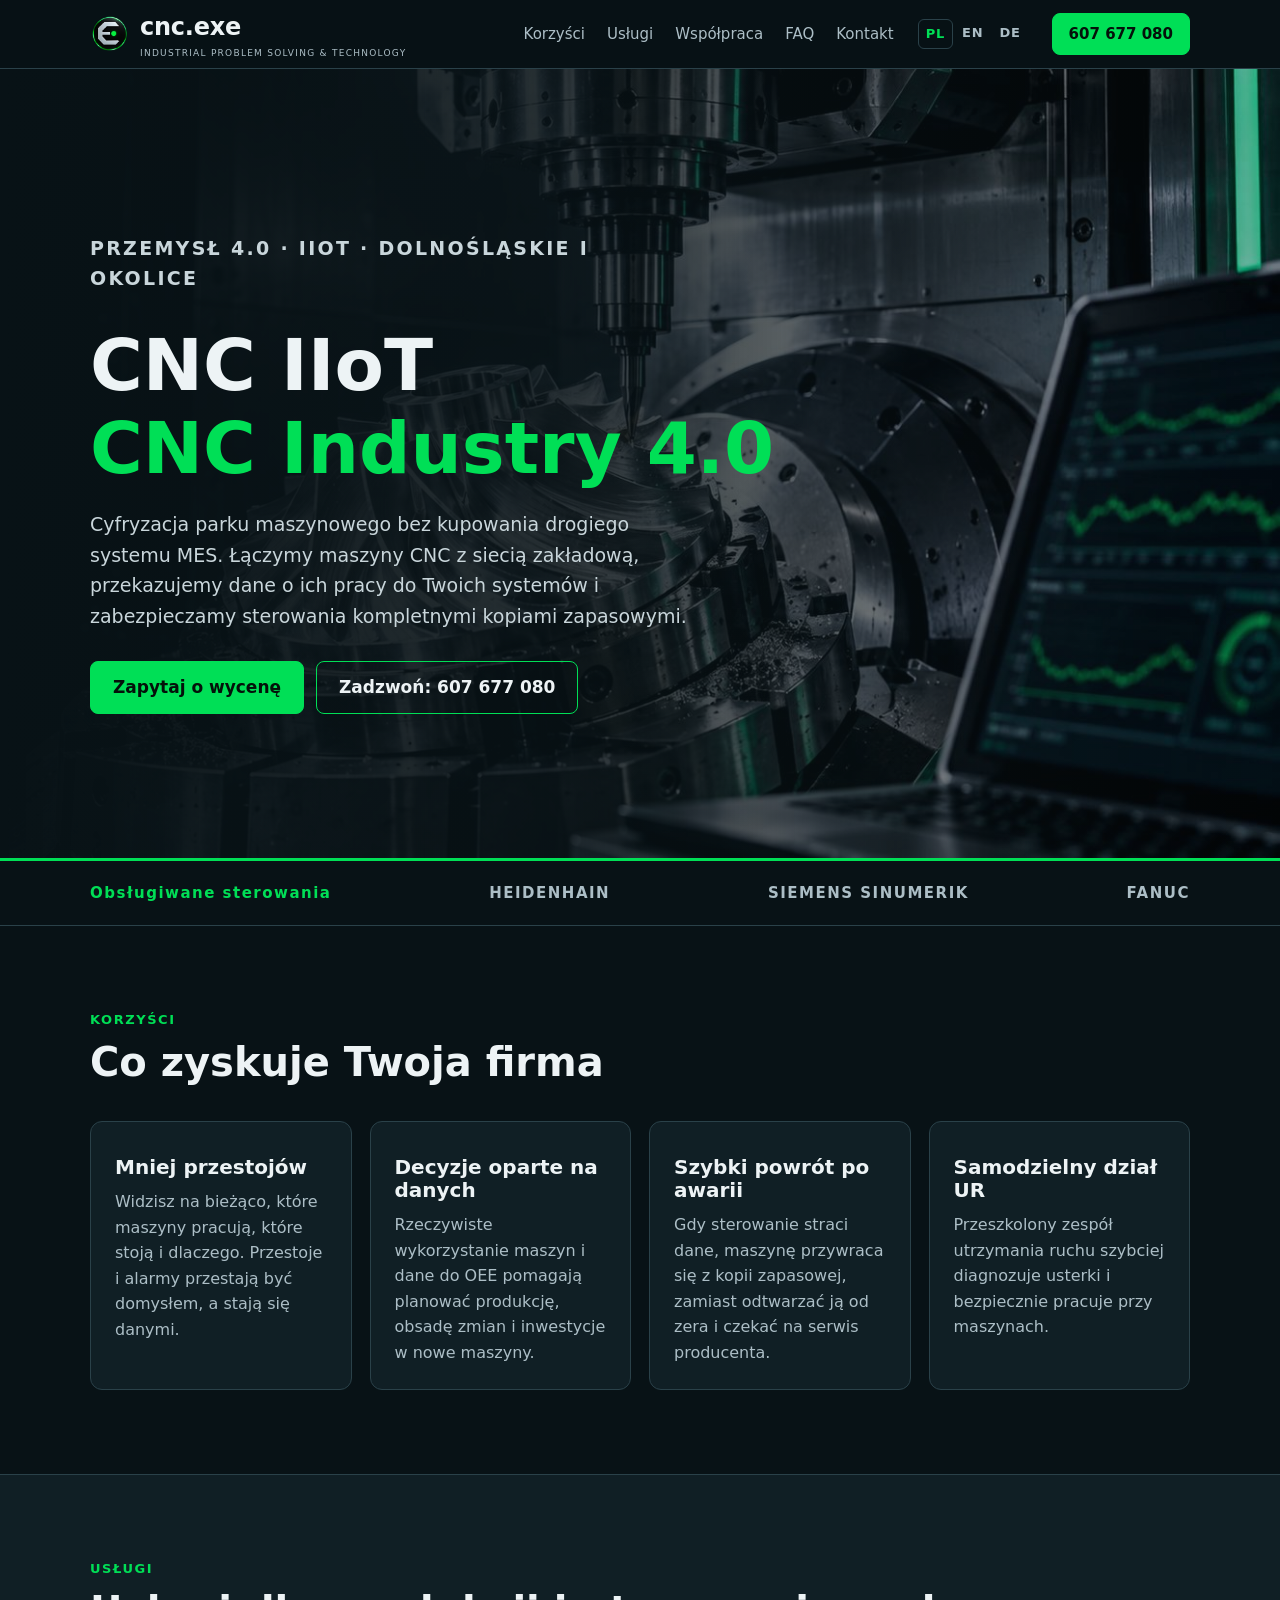
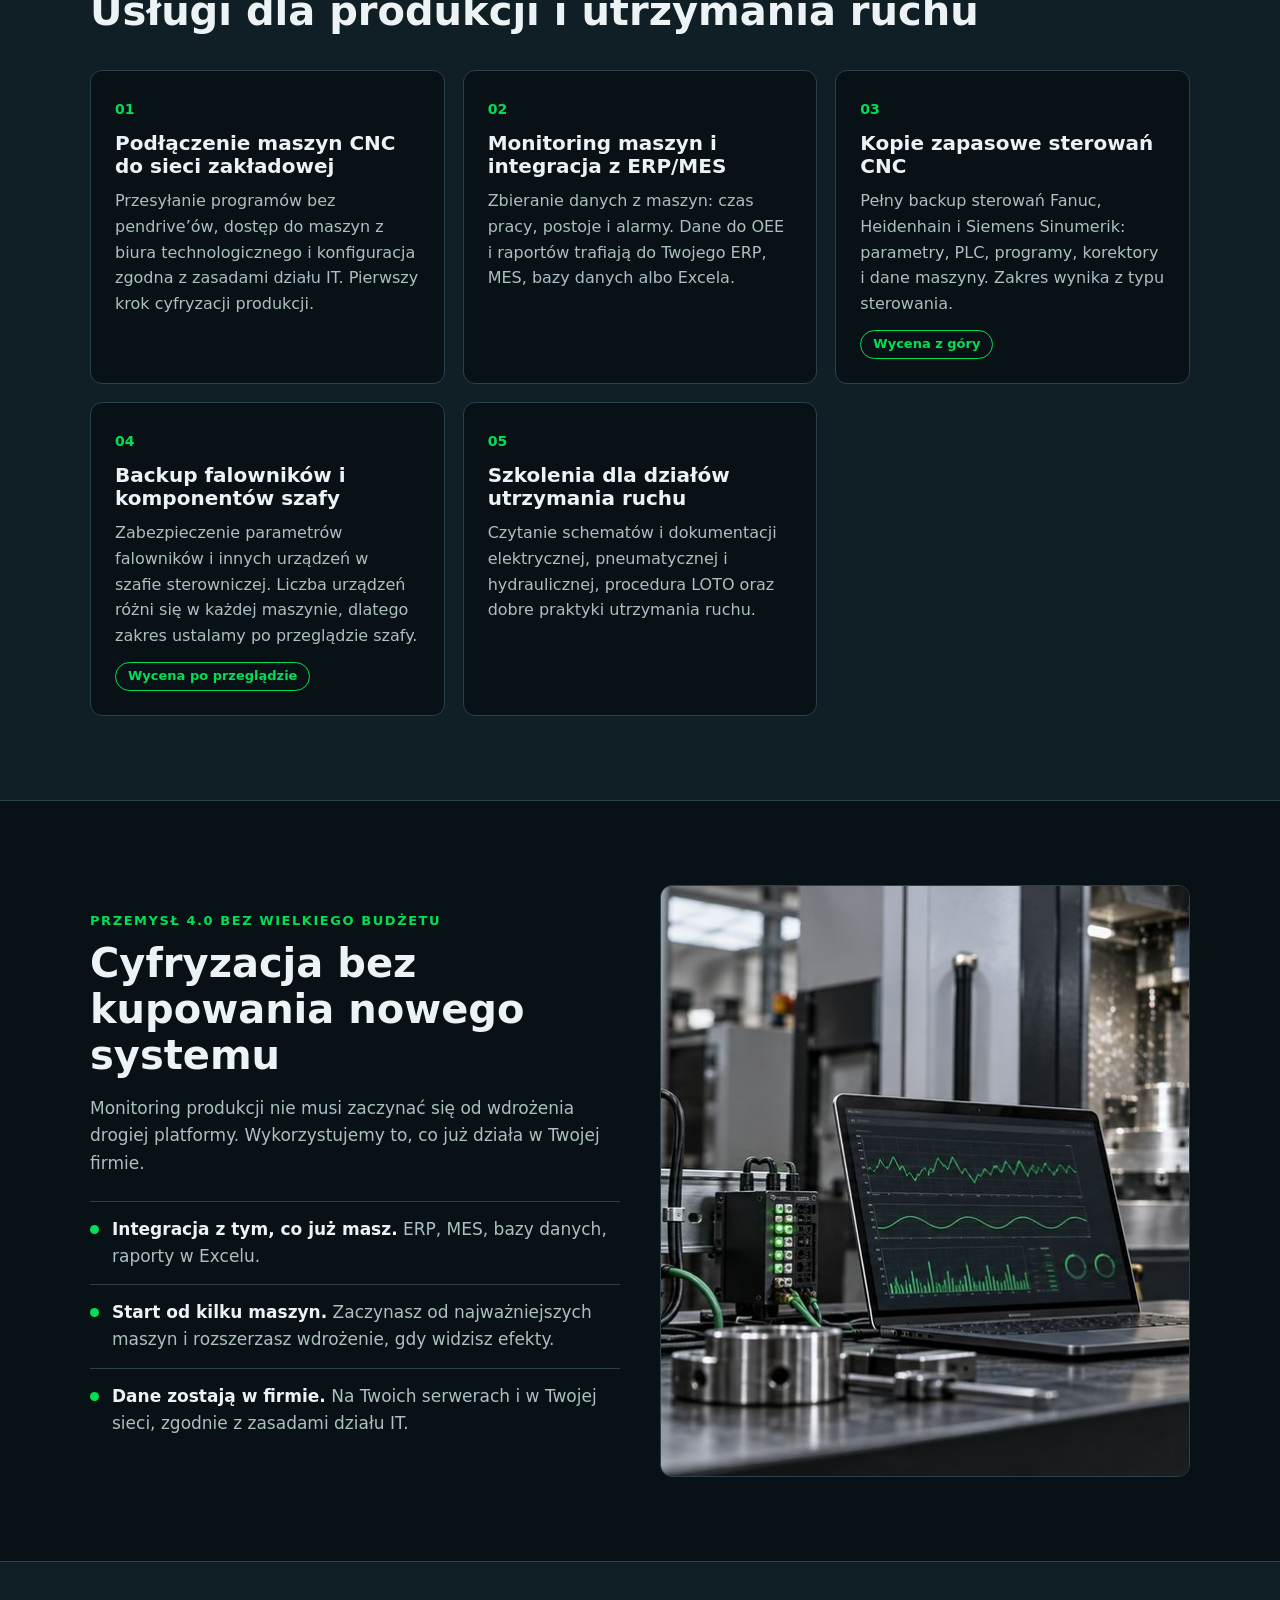
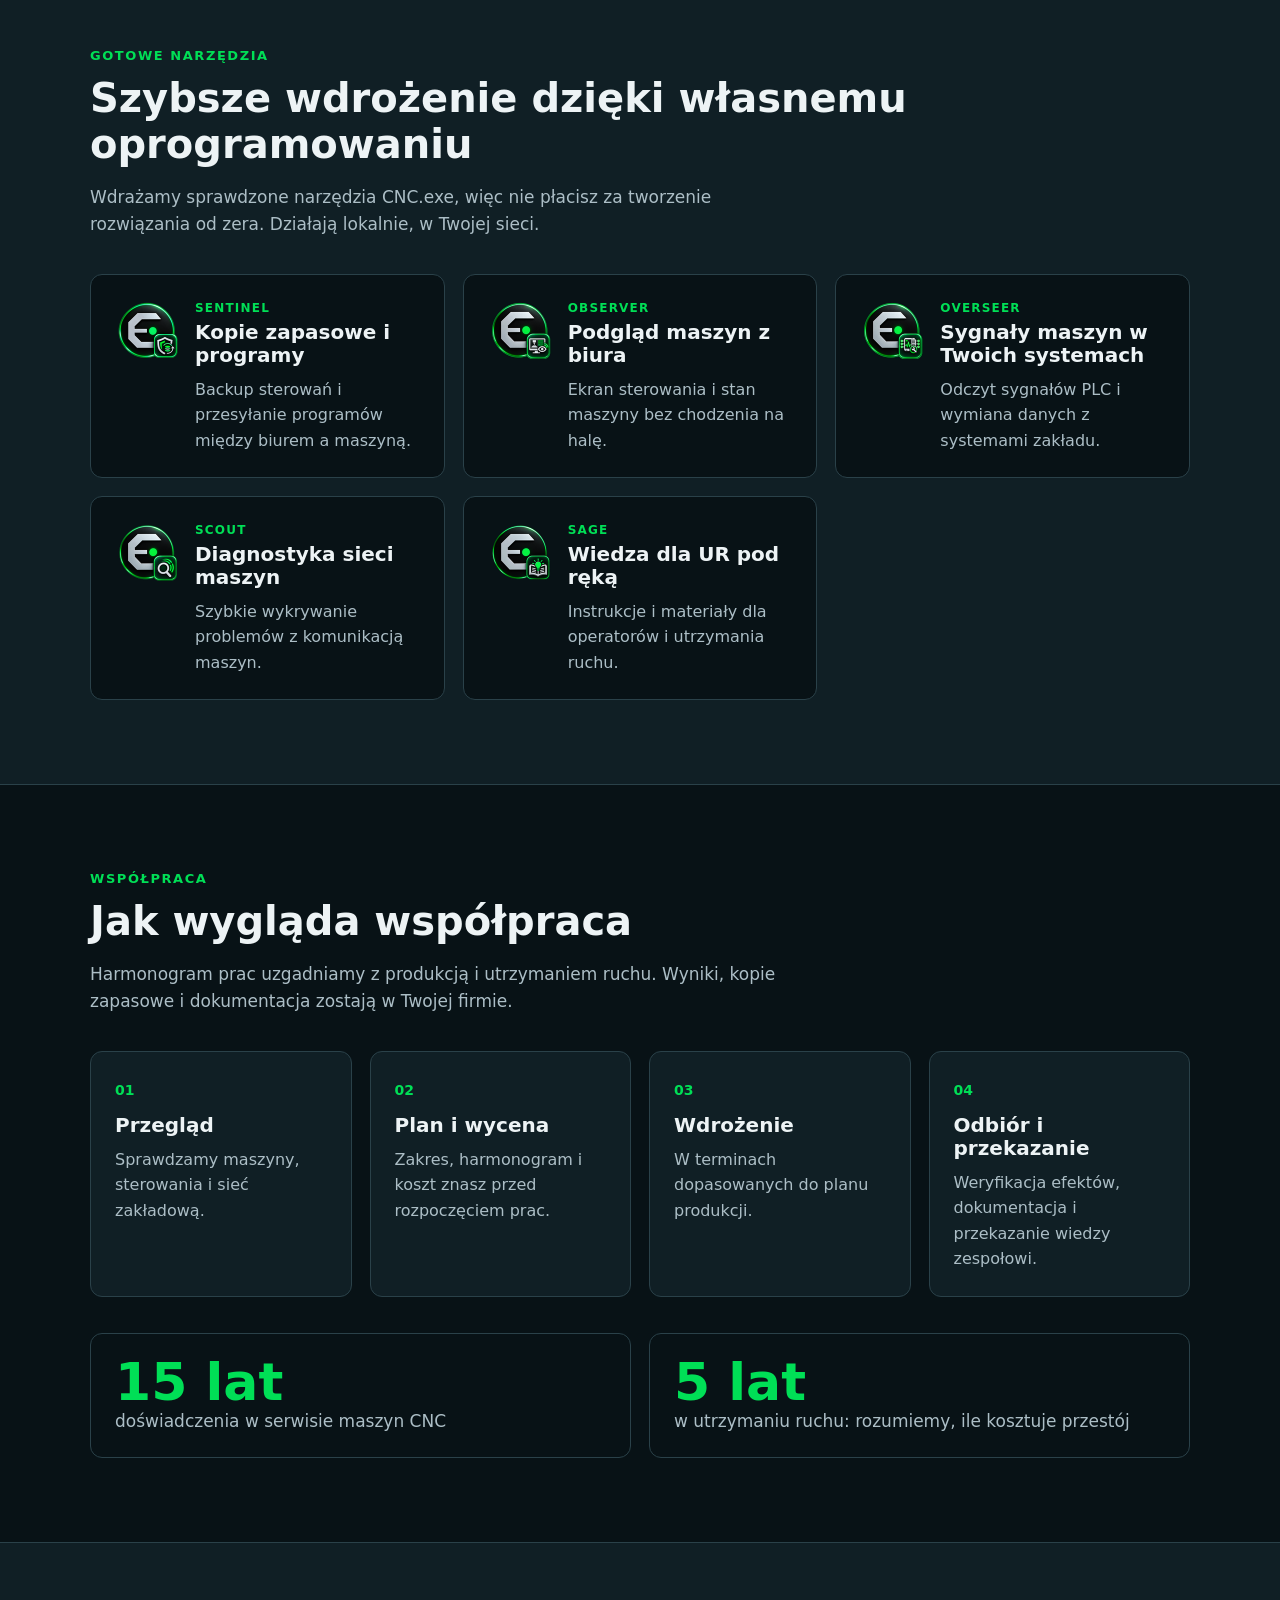
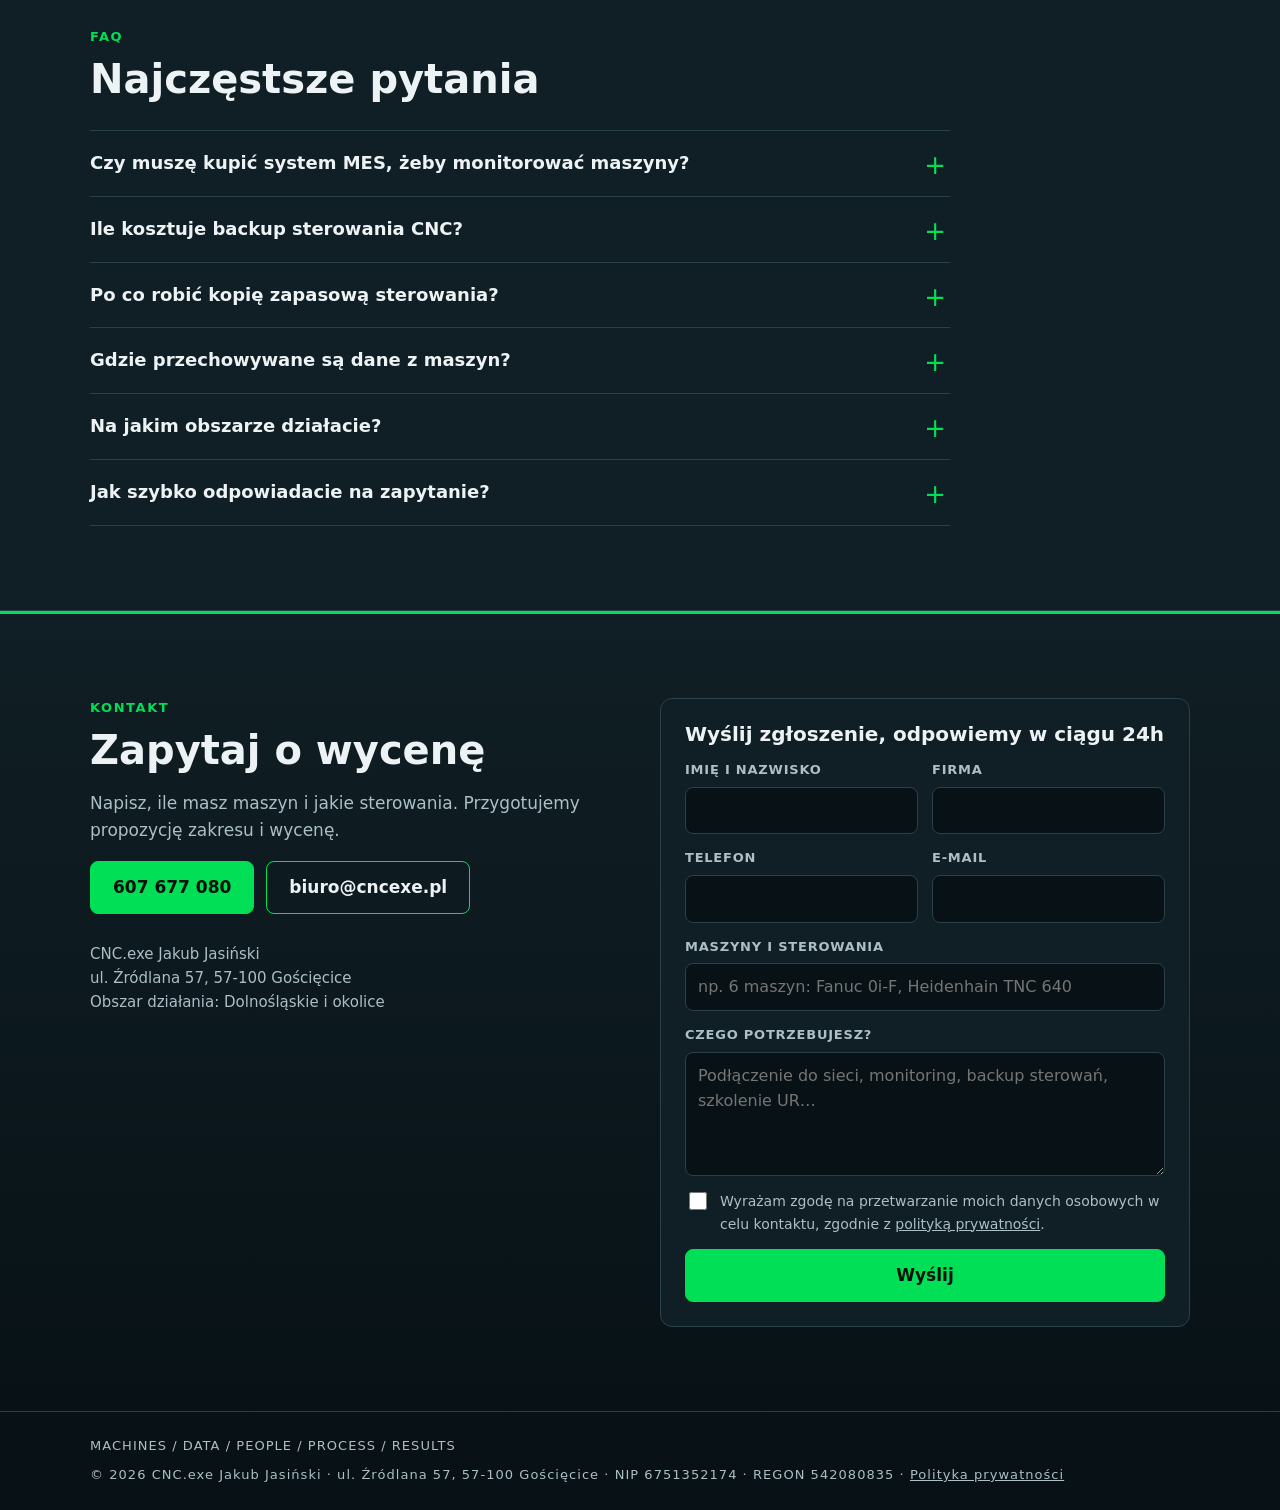
==== commit 1aa32896: "Add files via upload" ====
--- a/index.html
+++ b/index.html
@@ -6,7 +6,11 @@
 <title>Przemysł 4.0 dla maszyn CNC: monitoring produkcji, integracja z ERP/MES, backup sterowań | CNC.exe</title>
 <meta name="description" content="Cyfryzacja parku maszynowego bez drogiego systemu MES: monitoring pracy maszyn CNC i dane do OEE, integracja z ERP/MES, kopie zapasowe sterowań Fanuc, Heidenhain, Siemens Sinumerik. Dolny Śląsk.">
 <link rel="canonical" href="https://cncexe.pl/">
-<link rel="icon" type="image/png" href="img/logo.png">
+<link rel="alternate" hreflang="pl" href="https://cncexe.pl/">
+<link rel="alternate" hreflang="en" href="https://cncexe.pl/en/">
+<link rel="alternate" hreflang="de" href="https://cncexe.pl/de/">
+<link rel="alternate" hreflang="x-default" href="https://cncexe.pl/">
+<link rel="icon" type="image/png" href="/img/logo.png">
 <meta property="og:type" content="website">
 <meta property="og:title" content="CNC.exe — Przemysł 4.0 i IIoT dla maszyn CNC">
 <meta property="og:description" content="Monitoring maszyn, integracja z ERP/MES i kopie zapasowe sterowań CNC. Mniej przestojów, bez drogiego systemu. Dolny Śląsk.">
@@ -35,135 +39,7 @@
   "areaServed": "Województwo dolnośląskie"
 }
 </script>
-<style>
-  :root {
-    --bg: #081216;
-    --panel: #101f25;
-    --white: #edf3f5;
-    --muted: #acbec6;
-    --green: #00df56;
-    --line: #2a4149;
-  }
-  * { box-sizing: border-box; }
-  html { scroll-behavior: smooth; }
-  body {
-    margin: 0;
-    background: var(--bg);
-    color: var(--white);
-    font: 17px/1.6 "Segoe UI", system-ui, -apple-system, Roboto, Arial, sans-serif;
-  }
-  a { color: inherit; }
-  img { display: block; max-width: 100%; }
-  .wrap { max-width: 1140px; margin: 0 auto; padding: 0 20px; }
-  .eyebrow { color: var(--green); font-size: 13px; font-weight: 700; letter-spacing: .12em; text-transform: uppercase; margin: 0 0 8px; }
-  h1, h2, h3 { line-height: 1.15; margin: 0; }
-  h2 { font-size: clamp(28px, 4vw, 40px); margin-bottom: 16px; }
-  p { color: var(--muted); }
-  .lead { max-width: 720px; }
-
-  /* header */
-  header { position: sticky; top: 0; z-index: 10; background: rgba(8, 18, 22, .92); backdrop-filter: blur(8px); border-bottom: 1px solid var(--line); }
-  header .wrap { display: flex; align-items: center; gap: 24px; height: 68px; }
-  .brand { display: flex; align-items: center; gap: 10px; text-decoration: none; }
-  .brand img { width: 40px; height: 40px; }
-  .brand b { font-size: 24px; letter-spacing: -.01em; }
-  .brand small { display: block; font-size: 9px; letter-spacing: .14em; color: var(--muted); }
-  nav { margin-left: auto; display: flex; gap: 22px; font-size: 15px; }
-  nav a { text-decoration: none; color: var(--muted); }
-  nav a:hover { color: var(--white); }
-  .btn { display: inline-block; padding: 12px 22px; border-radius: 8px; font-weight: 700; text-decoration: none; border: 1px solid var(--green); }
-  .btn.solid { background: var(--green); color: #04110a; }
-  .btn:hover { filter: brightness(1.12); }
-  header .btn { padding: 8px 16px; font-size: 15px; }
-
-  /* hero */
-  .hero { position: relative; min-height: min(88vh, 720px); display: flex; align-items: center; border-bottom: 3px solid var(--green);
-    background: linear-gradient(90deg, var(--bg) 0%, rgba(8,18,22,.88) 42%, rgba(8,18,22,.25) 100%), url(img/hero.jpg) center right / cover no-repeat; }
-  .hero .wrap { padding-top: 60px; padding-bottom: 60px; width: 100%; }
-  .hero h1 { font-size: clamp(38px, 6.5vw, 72px); font-weight: 800; }
-  .hero h1 span { color: var(--green); }
-  .hero p { max-width: 600px; font-size: 19px; margin: 20px 0 30px; color: #c9d6db; }
-  .cta { display: flex; flex-wrap: wrap; gap: 12px; }
-
-  .controls { border-bottom: 1px solid var(--line); }
-  .controls .wrap { display: flex; flex-wrap: wrap; justify-content: space-between; gap: 12px 28px; padding-top: 20px; padding-bottom: 20px; font-weight: 700; letter-spacing: .1em; color: var(--muted); font-size: 15px; }
-  .controls .wrap span:first-child { color: var(--green); }
-
-  section { padding: 84px 0; }
-  .grid { display: grid; gap: 18px; grid-template-columns: repeat(auto-fit, minmax(300px, 1fr)); margin-top: 36px; }
-  .grid.four { grid-template-columns: repeat(auto-fit, minmax(240px, 1fr)); }
-  .card { background: var(--panel); border: 1px solid var(--line); border-radius: 12px; padding: 24px; }
-  .card .num { color: var(--green); font-weight: 700; font-size: 14px; }
-  .card h3 { font-size: 20px; margin: 10px 0 10px; }
-  .card p { margin: 0; font-size: 16px; }
-  .tag { display: inline-block; margin-top: 14px; padding: 3px 12px; border: 1px solid var(--green); border-radius: 999px; color: var(--green); font-size: 13px; font-weight: 700; }
-
-  /* panel sections */
-  .why { background: var(--panel); border-top: 1px solid var(--line); border-bottom: 1px solid var(--line); }
-  .why .card { background: var(--bg); }
-  .split { display: grid; gap: 40px; grid-template-columns: 1fr 1fr; align-items: center; }
-  .split img { border-radius: 12px; border: 1px solid var(--line); width: 100%; aspect-ratio: 4 / 3; object-fit: cover; object-position: 40% center; }
-  .points { list-style: none; padding: 0; margin: 24px 0 0; }
-  .points li { padding: 14px 0 14px 22px; border-top: 1px solid var(--line); position: relative; color: var(--muted); }
-  .points li::before { content: ""; position: absolute; left: 0; top: 23px; width: 9px; height: 9px; border-radius: 50%; background: var(--green); }
-  .points b { color: var(--white); }
-
-  /* apps */
-  .app { display: flex; gap: 16px; align-items: flex-start; }
-  .app img { width: 64px; height: 64px; flex: none; }
-  .app small { display: block; color: var(--green); font-size: 12px; font-weight: 700; letter-spacing: .1em; text-transform: uppercase; }
-  .app h3 { margin-top: 2px; }
-
-  /* experience */
-  .stats { display: flex; flex-wrap: wrap; gap: 18px; margin-top: 36px; }
-  .stat { flex: 1 1 200px; background: var(--bg); border: 1px solid var(--line); border-radius: 12px; padding: 22px 24px; }
-  .stat b { display: block; font-size: 52px; line-height: 1; color: var(--green); }
-  .stat span { color: var(--muted); }
-
-  /* faq */
-  .faq { max-width: 860px; margin-top: 28px; }
-  .faq details { border-top: 1px solid var(--line); padding: 18px 0; }
-  .faq details:last-child { border-bottom: 1px solid var(--line); }
-  .faq summary { cursor: pointer; font-weight: 700; font-size: 18px; list-style: none; position: relative; padding-right: 36px; }
-  .faq summary::-webkit-details-marker { display: none; }
-  .faq summary::after { content: "+"; position: absolute; right: 4px; top: -4px; color: var(--green); font-size: 26px; font-weight: 400; }
-  .faq details[open] summary::after { content: "−"; }
-  .faq p { margin: 10px 0 0; }
-
-  /* contact */
-  .contact { border-top: 3px solid var(--green); background: linear-gradient(180deg, var(--panel), var(--bg)); }
-  .contact .split { align-items: start; }
-  .contact address { font-style: normal; color: var(--muted); margin-top: 28px; font-size: 15px; }
-  .form { background: var(--panel); border: 1px solid var(--line); border-radius: 12px; padding: 24px; display: grid; gap: 14px; }
-  .form h3 { font-size: 20px; }
-  .form .row { display: grid; gap: 14px; grid-template-columns: 1fr 1fr; }
-  .form label { display: grid; gap: 6px; font-size: 13px; font-weight: 700; letter-spacing: .06em; text-transform: uppercase; color: var(--muted); }
-  .form input, .form textarea { font: inherit; font-size: 16px; font-weight: 400; color: var(--white); background: var(--bg); border: 1px solid var(--line); border-radius: 8px; padding: 10px 12px; width: 100%; }
-  .form input:focus, .form textarea:focus { outline: 2px solid var(--green); outline-offset: 1px; }
-  .form textarea { resize: vertical; }
-  .form .consent { display: flex; gap: 10px; align-items: flex-start; text-transform: none; letter-spacing: 0; font-weight: 400; font-size: 14px; }
-  .form .consent input { width: 18px; height: 18px; flex: none; margin-top: 2px; accent-color: var(--green); }
-  .form button { font: inherit; font-weight: 700; cursor: pointer; }
-  .sent { display: none; margin: 0; padding: 12px 14px; border: 1px solid var(--green); border-radius: 8px; color: var(--white); }
-  .sent:target { display: block; }
-
-  footer { border-top: 1px solid var(--line); padding: 24px 0; font-size: 13px; color: var(--muted); }
-  footer .wrap { display: flex; flex-wrap: wrap; justify-content: space-between; gap: 8px; letter-spacing: .08em; }
-  footer a { color: var(--muted); }
-
-  @media (max-width: 860px) {
-    nav { display: none; }
-    header .btn { margin-left: auto; }
-    .split { grid-template-columns: 1fr; }
-    .form .row { grid-template-columns: 1fr; }
-    section { padding: 60px 0; }
-    .hero { background: linear-gradient(180deg, rgba(8,18,22,.7), var(--bg) 85%), url(img/hero.jpg) 70% center / cover no-repeat; }
-  }
-  @media (max-width: 420px) {
-    .brand small { display: none; }
-    .cta .btn { width: 100%; text-align: center; }
-  }
-</style>
+<link rel="stylesheet" href="/style.css">
 </head>
 <body>
 
@@ -180,6 +56,7 @@
       <a href="#faq">FAQ</a>
       <a href="#kontakt">Kontakt</a>
     </nav>
+    <div class="lang"><a href="/" hreflang="pl" aria-current="page">PL</a><a href="/en/" hreflang="en">EN</a><a href="/de/" hreflang="de">DE</a></div>
     <a class="btn solid" href="tel:+48607677080">607 677 080</a>
   </div>
 </header>
--- a/style.css
+++ b/style.css
@@ -0,0 +1,137 @@
+:root {
+  --bg: #081216;
+  --panel: #101f25;
+  --white: #edf3f5;
+  --muted: #acbec6;
+  --green: #00df56;
+  --line: #2a4149;
+}
+* { box-sizing: border-box; }
+html { scroll-behavior: smooth; }
+body {
+  margin: 0;
+  background: var(--bg);
+  color: var(--white);
+  font: 17px/1.6 "Segoe UI", system-ui, -apple-system, Roboto, Arial, sans-serif;
+}
+a { color: inherit; }
+img { display: block; max-width: 100%; }
+.wrap { max-width: 1140px; margin: 0 auto; padding: 0 20px; }
+.eyebrow { color: var(--green); font-size: 13px; font-weight: 700; letter-spacing: .12em; text-transform: uppercase; margin: 0 0 8px; }
+h1, h2, h3 { line-height: 1.15; margin: 0; }
+h2 { font-size: clamp(28px, 4vw, 40px); margin-bottom: 16px; }
+p { color: var(--muted); }
+.lead { max-width: 720px; }
+
+/* header */
+header { position: sticky; top: 0; z-index: 10; background: rgba(8, 18, 22, .92); backdrop-filter: blur(8px); border-bottom: 1px solid var(--line); }
+header .wrap { display: flex; align-items: center; gap: 24px; height: 68px; }
+.brand { display: flex; align-items: center; gap: 10px; text-decoration: none; }
+.brand img { width: 40px; height: 40px; }
+.brand b { font-size: 24px; letter-spacing: -.01em; }
+.brand small { display: block; font-size: 9px; letter-spacing: .14em; color: var(--muted); }
+nav { margin-left: auto; display: flex; gap: 22px; font-size: 15px; }
+nav a { text-decoration: none; color: var(--muted); }
+nav a:hover { color: var(--white); }
+.btn { display: inline-block; padding: 12px 22px; border-radius: 8px; font-weight: 700; text-decoration: none; border: 1px solid var(--green); }
+.btn.solid { background: var(--green); color: #04110a; }
+.btn:hover { filter: brightness(1.12); }
+header .btn { padding: 8px 16px; font-size: 15px; white-space: nowrap; }
+.lang { display: flex; gap: 2px; font-size: 13px; font-weight: 700; letter-spacing: .06em; }
+.lang a { text-decoration: none; color: var(--muted); padding: 4px 7px; border-radius: 6px; }
+.lang a:hover { color: var(--white); }
+.lang a[aria-current] { color: var(--green); border: 1px solid var(--line); }
+
+/* hero */
+.hero { position: relative; min-height: min(88vh, 720px); display: flex; align-items: center; border-bottom: 3px solid var(--green);
+  background: linear-gradient(90deg, var(--bg) 0%, rgba(8,18,22,.88) 42%, rgba(8,18,22,.25) 100%), url(img/hero.jpg) center right / cover no-repeat; }
+.hero .wrap { padding-top: 60px; padding-bottom: 60px; width: 100%; }
+.hero h1 { font-size: clamp(38px, 6.5vw, 72px); font-weight: 800; }
+.hero h1 span { color: var(--green); }
+.hero p { max-width: 600px; font-size: 19px; margin: 20px 0 30px; color: #c9d6db; }
+.cta { display: flex; flex-wrap: wrap; gap: 12px; }
+
+.controls { border-bottom: 1px solid var(--line); }
+.controls .wrap { display: flex; flex-wrap: wrap; justify-content: space-between; gap: 12px 28px; padding-top: 20px; padding-bottom: 20px; font-weight: 700; letter-spacing: .1em; color: var(--muted); font-size: 15px; }
+.controls .wrap span:first-child { color: var(--green); }
+
+section { padding: 84px 0; }
+.grid { display: grid; gap: 18px; grid-template-columns: repeat(auto-fit, minmax(300px, 1fr)); margin-top: 36px; }
+.grid.four { grid-template-columns: repeat(auto-fit, minmax(240px, 1fr)); }
+.card { background: var(--panel); border: 1px solid var(--line); border-radius: 12px; padding: 24px; }
+.card .num { color: var(--green); font-weight: 700; font-size: 14px; }
+.card h3 { font-size: 20px; margin: 10px 0 10px; }
+.card p { margin: 0; font-size: 16px; }
+.tag { display: inline-block; margin-top: 14px; padding: 3px 12px; border: 1px solid var(--green); border-radius: 999px; color: var(--green); font-size: 13px; font-weight: 700; }
+
+/* panel sections */
+.why { background: var(--panel); border-top: 1px solid var(--line); border-bottom: 1px solid var(--line); }
+.why .card { background: var(--bg); }
+.split { display: grid; gap: 40px; grid-template-columns: 1fr 1fr; align-items: center; }
+.split img { border-radius: 12px; border: 1px solid var(--line); width: 100%; aspect-ratio: 4 / 3; object-fit: cover; object-position: 40% center; }
+.points { list-style: none; padding: 0; margin: 24px 0 0; }
+.points li { padding: 14px 0 14px 22px; border-top: 1px solid var(--line); position: relative; color: var(--muted); }
+.points li::before { content: ""; position: absolute; left: 0; top: 23px; width: 9px; height: 9px; border-radius: 50%; background: var(--green); }
+.points b { color: var(--white); }
+
+/* apps */
+.app { display: flex; gap: 16px; align-items: flex-start; }
+.app img { width: 64px; height: 64px; flex: none; }
+.app small { display: block; color: var(--green); font-size: 12px; font-weight: 700; letter-spacing: .1em; text-transform: uppercase; }
+.app h3 { margin-top: 2px; }
+
+/* experience */
+.stats { display: flex; flex-wrap: wrap; gap: 18px; margin-top: 36px; }
+.stat { flex: 1 1 200px; background: var(--bg); border: 1px solid var(--line); border-radius: 12px; padding: 22px 24px; }
+.stat b { display: block; font-size: 52px; line-height: 1; color: var(--green); }
+.stat span { color: var(--muted); }
+
+/* faq */
+.faq { max-width: 860px; margin-top: 28px; }
+.faq details { border-top: 1px solid var(--line); padding: 18px 0; }
+.faq details:last-child { border-bottom: 1px solid var(--line); }
+.faq summary { cursor: pointer; font-weight: 700; font-size: 18px; list-style: none; position: relative; padding-right: 36px; }
+.faq summary::-webkit-details-marker { display: none; }
+.faq summary::after { content: "+"; position: absolute; right: 4px; top: -4px; color: var(--green); font-size: 26px; font-weight: 400; }
+.faq details[open] summary::after { content: "−"; }
+.faq p { margin: 10px 0 0; }
+
+/* contact */
+.contact { border-top: 3px solid var(--green); background: linear-gradient(180deg, var(--panel), var(--bg)); }
+.contact .split { align-items: start; }
+.contact address { font-style: normal; color: var(--muted); margin-top: 28px; font-size: 15px; }
+.form { background: var(--panel); border: 1px solid var(--line); border-radius: 12px; padding: 24px; display: grid; gap: 14px; }
+.form h3 { font-size: 20px; }
+.form .row { display: grid; gap: 14px; grid-template-columns: 1fr 1fr; }
+.form label { display: grid; gap: 6px; font-size: 13px; font-weight: 700; letter-spacing: .06em; text-transform: uppercase; color: var(--muted); }
+.form input, .form textarea { font: inherit; font-size: 16px; font-weight: 400; color: var(--white); background: var(--bg); border: 1px solid var(--line); border-radius: 8px; padding: 10px 12px; width: 100%; }
+.form input:focus, .form textarea:focus { outline: 2px solid var(--green); outline-offset: 1px; }
+.form textarea { resize: vertical; }
+.form .consent { display: flex; gap: 10px; align-items: flex-start; text-transform: none; letter-spacing: 0; font-weight: 400; font-size: 14px; }
+.form .consent input { width: 18px; height: 18px; flex: none; margin-top: 2px; accent-color: var(--green); }
+.form button { font: inherit; font-weight: 700; cursor: pointer; }
+.sent { display: none; margin: 0; padding: 12px 14px; border: 1px solid var(--green); border-radius: 8px; color: var(--white); }
+.sent:target { display: block; }
+
+footer { border-top: 1px solid var(--line); padding: 24px 0; font-size: 13px; color: var(--muted); }
+footer .wrap { display: flex; flex-wrap: wrap; justify-content: space-between; gap: 8px; letter-spacing: .08em; }
+footer a { color: var(--muted); }
+
+@media (max-width: 1100px) {
+  nav { display: none; }
+  .lang { margin-left: auto; }
+  header .wrap { gap: 14px; }
+}
+@media (max-width: 860px) {
+  .split { grid-template-columns: 1fr; }
+  .form .row { grid-template-columns: 1fr; }
+  section { padding: 60px 0; }
+  .hero { background: linear-gradient(180deg, rgba(8,18,22,.7), var(--bg) 85%), url(img/hero.jpg) 70% center / cover no-repeat; }
+}
+@media (max-width: 480px) {
+  header .btn { display: none; }
+}
+@media (max-width: 420px) {
+  .brand small { display: none; }
+  .cta .btn { width: 100%; text-align: center; }
+}
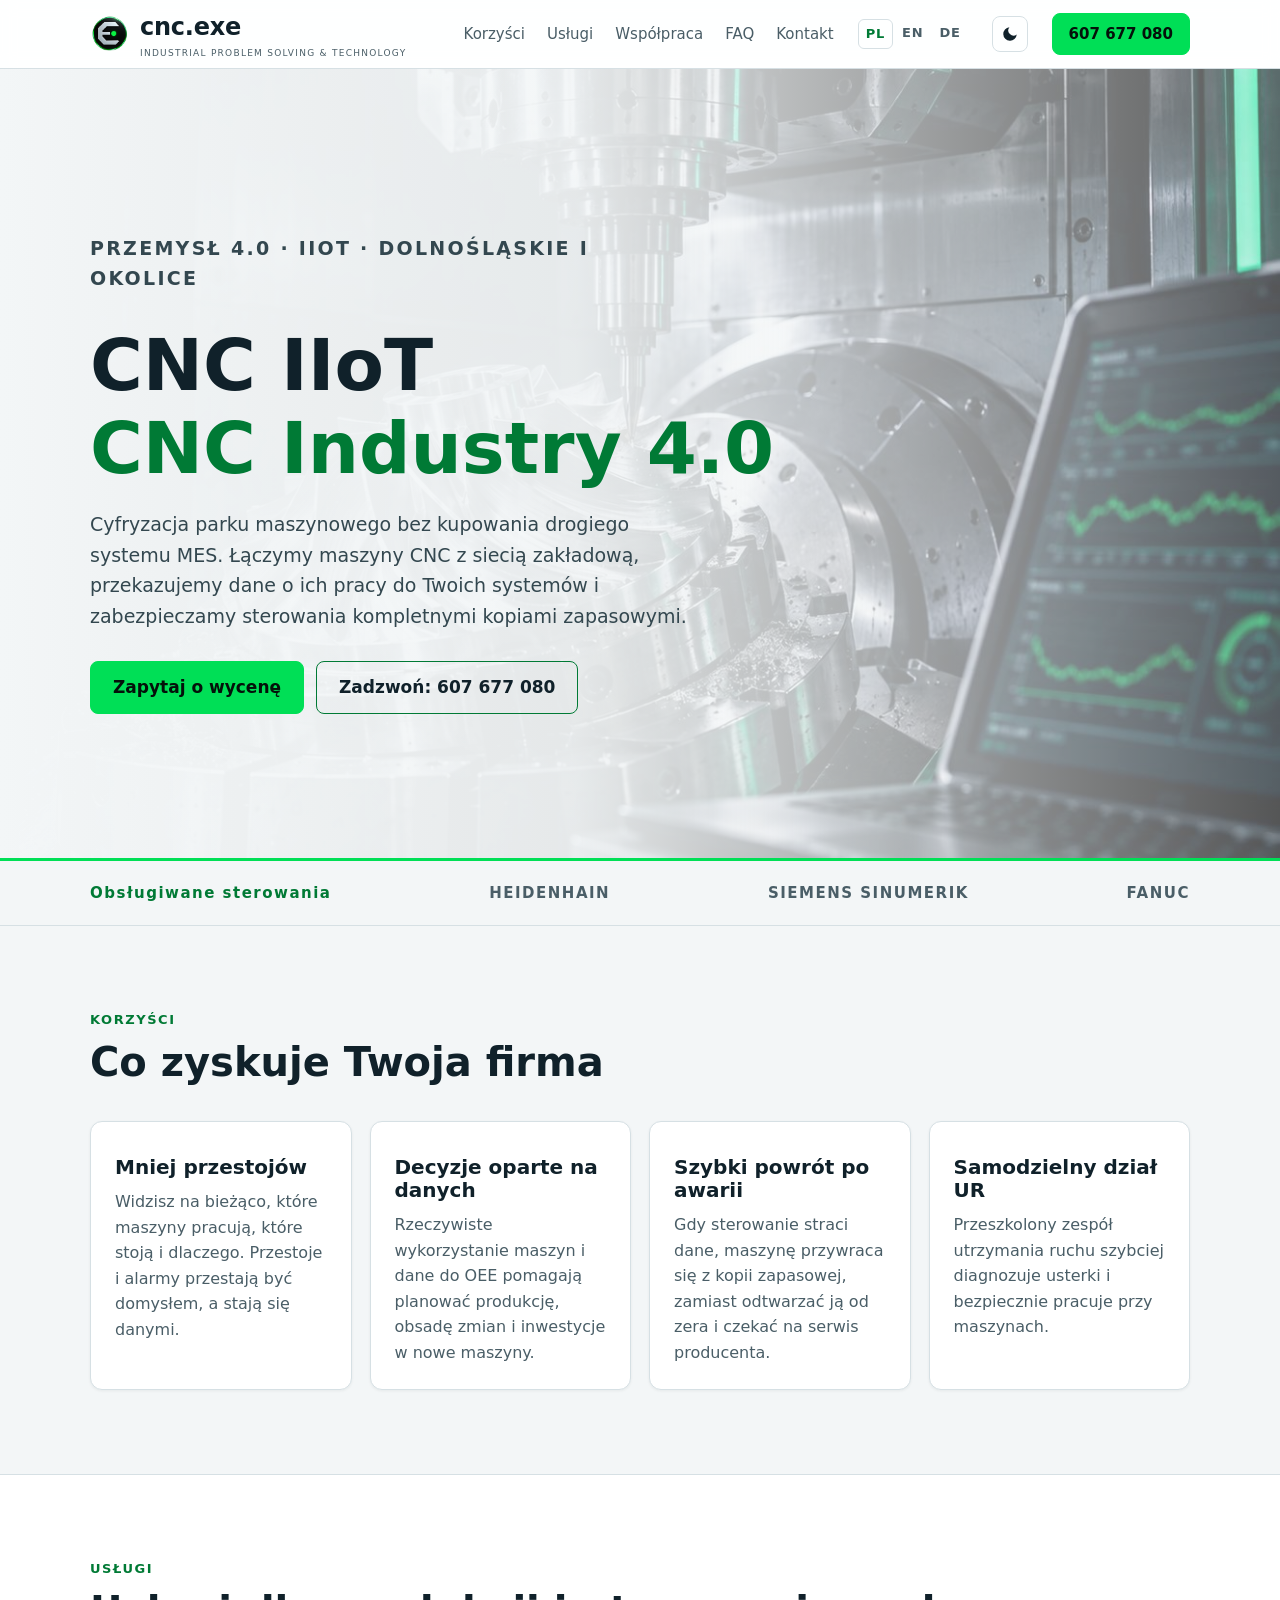
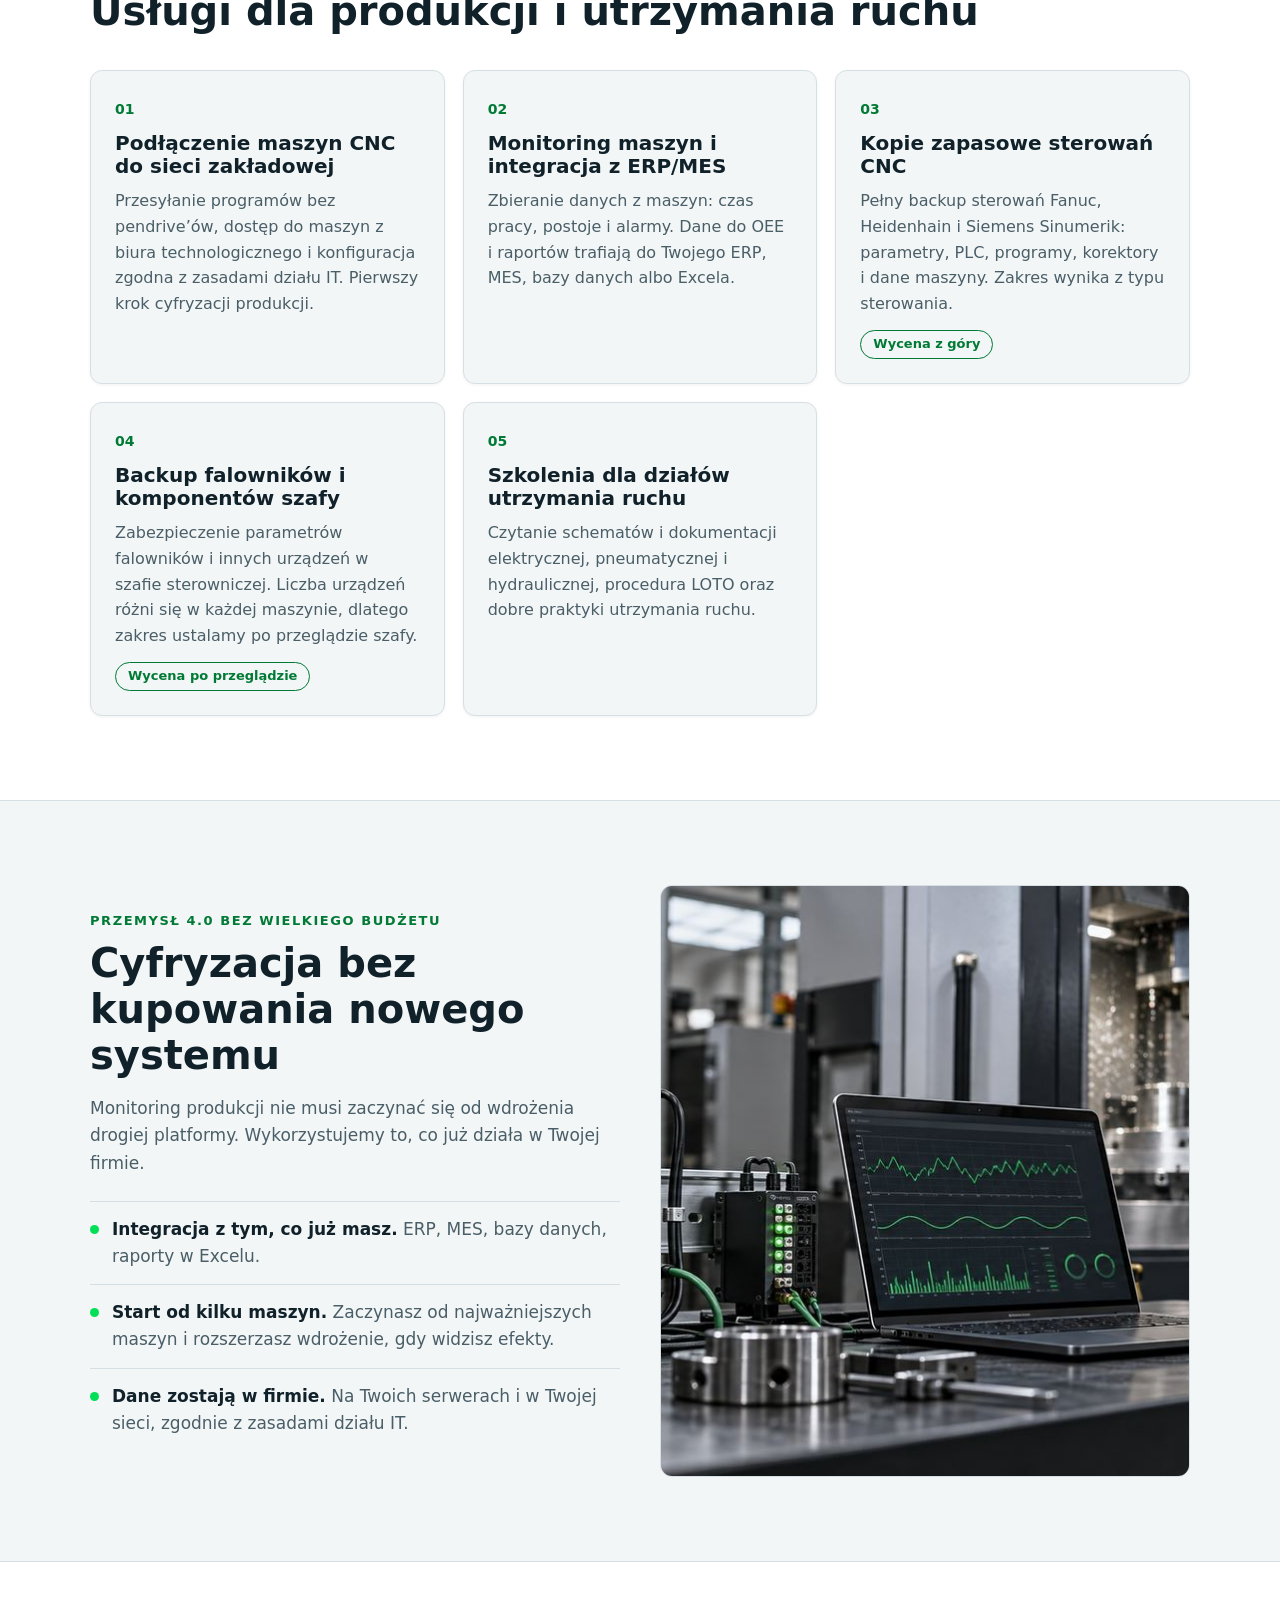
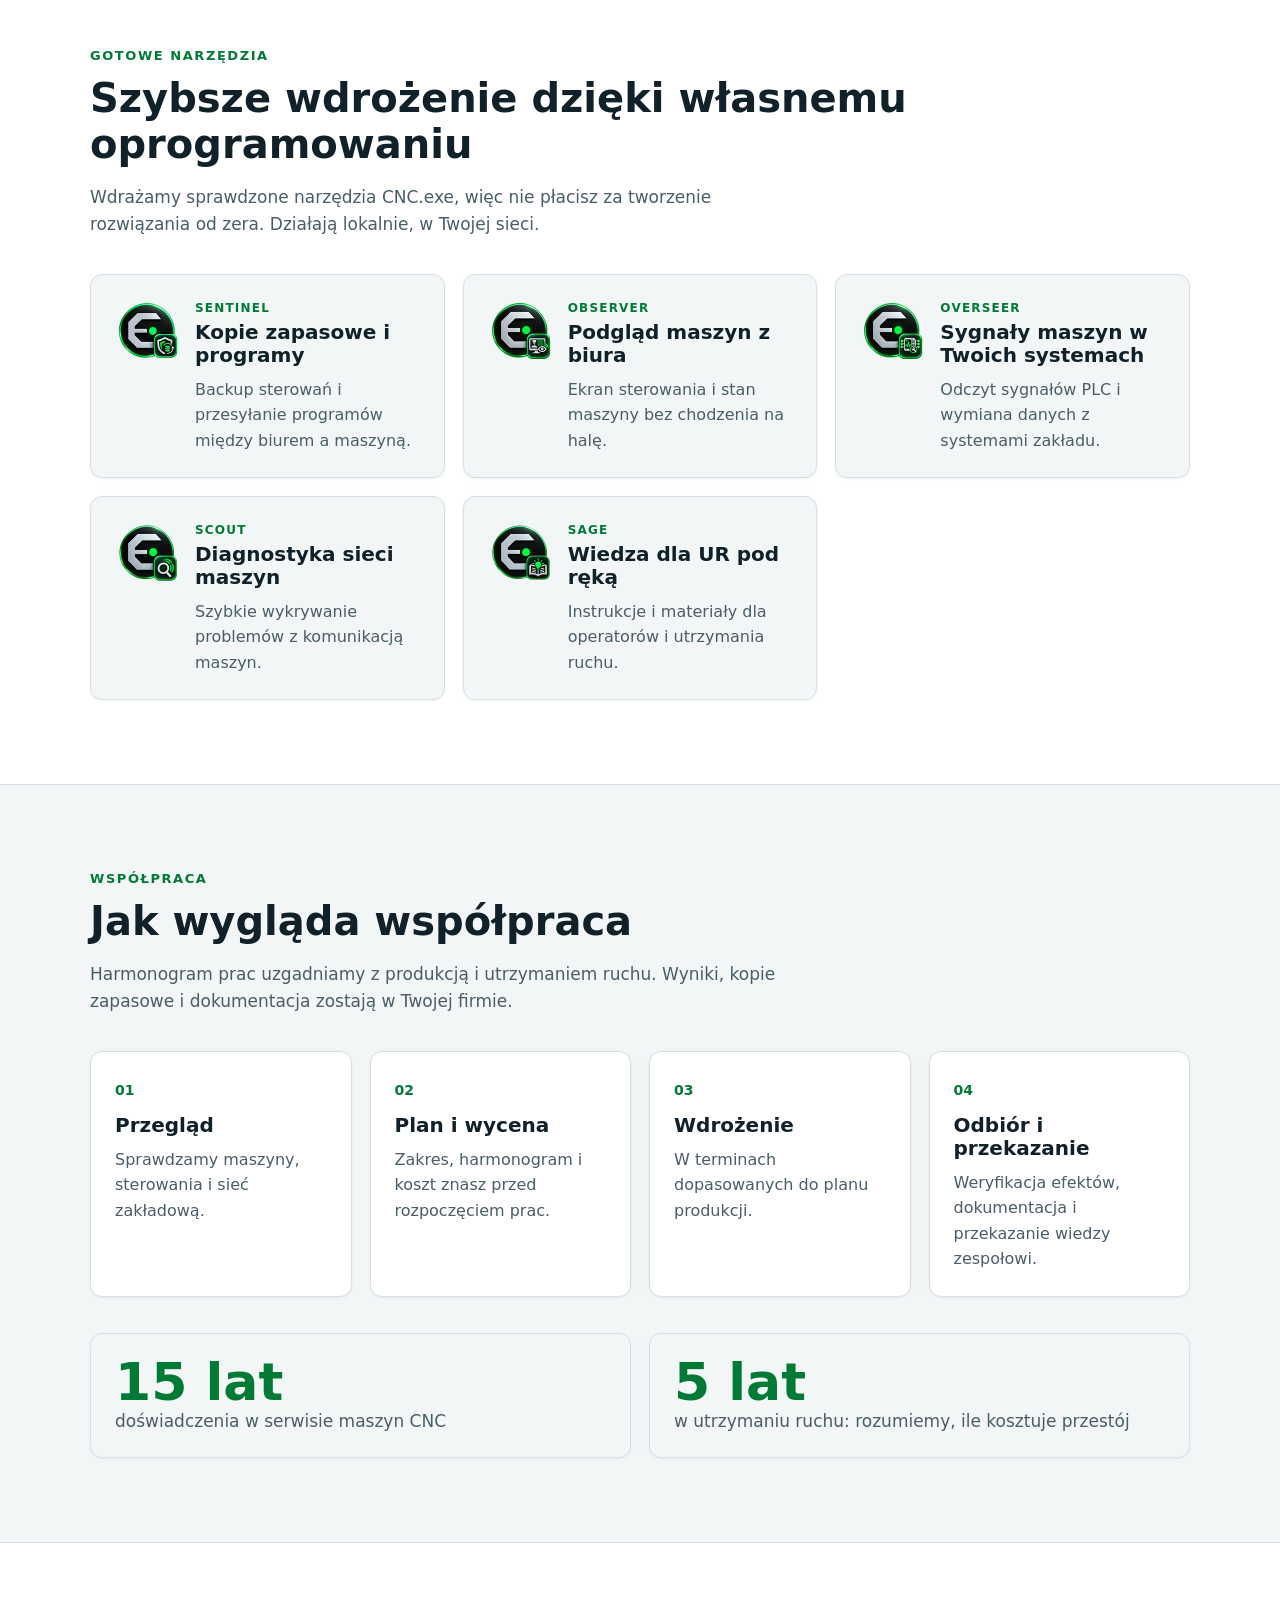
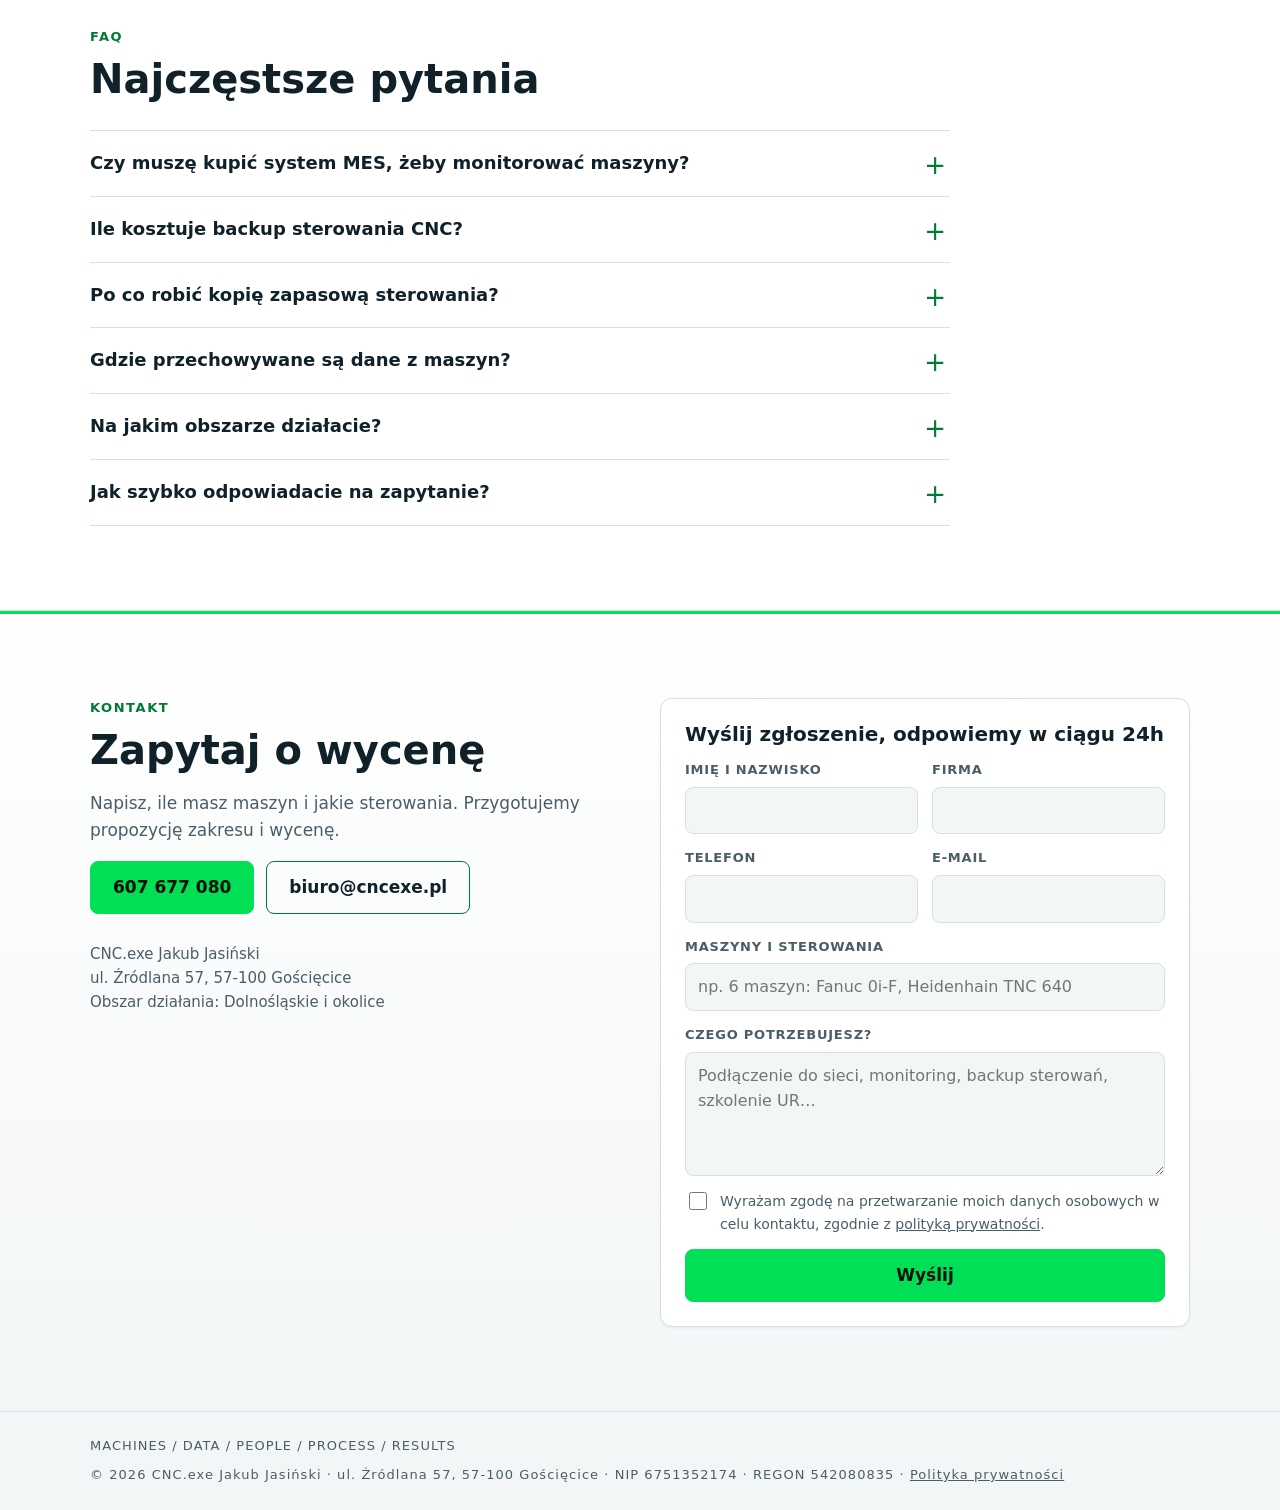
==== commit d750a81a: "Add files via upload" ====
--- a/index.html
+++ b/index.html
@@ -39,7 +39,8 @@
   "areaServed": "Województwo dolnośląskie"
 }
 </script>
-<link rel="stylesheet" href="/style.css">
+<script>try{if(localStorage.getItem('theme')==='dark')document.documentElement.dataset.theme='dark'}catch(e){}</script>
+<link rel="stylesheet" href="/style.css?v=2">
 </head>
 <body>
 
@@ -57,6 +58,7 @@
       <a href="#kontakt">Kontakt</a>
     </nav>
     <div class="lang"><a href="/" hreflang="pl" aria-current="page">PL</a><a href="/en/" hreflang="en">EN</a><a href="/de/" hreflang="de">DE</a></div>
+    <button class="theme" type="button" aria-label="Tryb ciemny" title="Tryb ciemny"><svg class="moon" viewBox="0 0 24 24" width="18" height="18" aria-hidden="true"><path d="M21 12.8A9 9 0 1 1 11.2 3a7 7 0 0 0 9.8 9.8z" fill="currentColor"/></svg><svg class="sun" viewBox="0 0 24 24" width="18" height="18" aria-hidden="true" fill="none" stroke="currentColor" stroke-width="2" stroke-linecap="round"><circle cx="12" cy="12" r="4.5"/><path d="M12 2v2M12 20v2M2 12h2M20 12h2M4.9 4.9l1.4 1.4M17.7 17.7l1.4 1.4M4.9 19.1l1.4-1.4M17.7 6.3l1.4-1.4"/></svg></button>
     <a class="btn solid" href="tel:+48607677080">607 677 080</a>
   </div>
 </header>
@@ -283,5 +285,17 @@
   </div>
 </footer>
 
+<script>
+(() => {
+  const d = document.documentElement, b = document.querySelector('.theme');
+  const sync = () => b.setAttribute('aria-pressed', d.dataset.theme === 'dark');
+  sync();
+  b.addEventListener('click', () => {
+    if (d.dataset.theme === 'dark') delete d.dataset.theme; else d.dataset.theme = 'dark';
+    try { localStorage.setItem('theme', d.dataset.theme || 'light'); } catch (e) {}
+    sync();
+  });
+})();
+</script>
 </body>
 </html>
--- a/style.css
+++ b/style.css
@@ -1,17 +1,37 @@
+/* Light theme is the default; <html data-theme="dark"> switches to dark. */
 :root {
+  --bg: #f3f6f7;
+  --panel: #ffffff;
+  --text: #10212a;
+  --muted: #4a5e67;
+  --green: #007a35;   /* green used as text: >= 4.5:1 on light backgrounds */
+  --brand: #00df56;   /* bright brand green for fills and accents */
+  --line: #d6e0e4;
+  --header-bg: rgba(255, 255, 255, .92);
+  --hero-overlay: linear-gradient(90deg, #f3f6f7 0%, rgba(243,246,247,.94) 45%, rgba(243,246,247,.35) 100%);
+  --hero-overlay-mobile: linear-gradient(180deg, rgba(243,246,247,.82), #f3f6f7 85%);
+  --hero-text: #33474f;
+  --shadow: 0 1px 3px rgba(16, 33, 42, .06);
+}
+:root[data-theme="dark"] {
   --bg: #081216;
   --panel: #101f25;
-  --white: #edf3f5;
+  --text: #edf3f5;
   --muted: #acbec6;
   --green: #00df56;
   --line: #2a4149;
+  --header-bg: rgba(8, 18, 22, .92);
+  --hero-overlay: linear-gradient(90deg, #081216 0%, rgba(8,18,22,.88) 42%, rgba(8,18,22,.25) 100%);
+  --hero-overlay-mobile: linear-gradient(180deg, rgba(8,18,22,.7), #081216 85%);
+  --hero-text: #c9d6db;
+  --shadow: none;
 }
 * { box-sizing: border-box; }
 html { scroll-behavior: smooth; }
 body {
   margin: 0;
   background: var(--bg);
-  color: var(--white);
+  color: var(--text);
   font: 17px/1.6 "Segoe UI", system-ui, -apple-system, Roboto, Arial, sans-serif;
 }
 a { color: inherit; }
@@ -24,7 +44,7 @@
 .lead { max-width: 720px; }
 
 /* header */
-header { position: sticky; top: 0; z-index: 10; background: rgba(8, 18, 22, .92); backdrop-filter: blur(8px); border-bottom: 1px solid var(--line); }
+header { position: sticky; top: 0; z-index: 10; background: var(--header-bg); backdrop-filter: blur(8px); border-bottom: 1px solid var(--line); }
 header .wrap { display: flex; align-items: center; gap: 24px; height: 68px; }
 .brand { display: flex; align-items: center; gap: 10px; text-decoration: none; }
 .brand img { width: 40px; height: 40px; }
@@ -32,23 +52,27 @@
 .brand small { display: block; font-size: 9px; letter-spacing: .14em; color: var(--muted); }
 nav { margin-left: auto; display: flex; gap: 22px; font-size: 15px; }
 nav a { text-decoration: none; color: var(--muted); }
-nav a:hover { color: var(--white); }
+nav a:hover { color: var(--text); }
 .btn { display: inline-block; padding: 12px 22px; border-radius: 8px; font-weight: 700; text-decoration: none; border: 1px solid var(--green); }
-.btn.solid { background: var(--green); color: #04110a; }
+.btn.solid { background: var(--brand); border-color: var(--brand); color: #04110a; }
 .btn:hover { filter: brightness(1.12); }
 header .btn { padding: 8px 16px; font-size: 15px; white-space: nowrap; }
 .lang { display: flex; gap: 2px; font-size: 13px; font-weight: 700; letter-spacing: .06em; }
 .lang a { text-decoration: none; color: var(--muted); padding: 4px 7px; border-radius: 6px; }
-.lang a:hover { color: var(--white); }
+.lang a:hover { color: var(--text); }
 .lang a[aria-current] { color: var(--green); border: 1px solid var(--line); }
+.theme { flex: none; width: 36px; height: 36px; display: grid; place-items: center; padding: 0; border: 1px solid var(--line); border-radius: 8px; background: none; color: var(--text); cursor: pointer; }
+.theme:hover { border-color: var(--green); }
+.theme .sun, [data-theme="dark"] .theme .moon { display: none; }
+[data-theme="dark"] .theme .sun { display: block; }
 
 /* hero */
-.hero { position: relative; min-height: min(88vh, 720px); display: flex; align-items: center; border-bottom: 3px solid var(--green);
-  background: linear-gradient(90deg, var(--bg) 0%, rgba(8,18,22,.88) 42%, rgba(8,18,22,.25) 100%), url(img/hero.jpg) center right / cover no-repeat; }
+.hero { position: relative; min-height: min(88vh, 720px); display: flex; align-items: center; border-bottom: 3px solid var(--brand);
+  background: var(--hero-overlay), url(img/hero.jpg) center right / cover no-repeat; }
 .hero .wrap { padding-top: 60px; padding-bottom: 60px; width: 100%; }
 .hero h1 { font-size: clamp(38px, 6.5vw, 72px); font-weight: 800; }
 .hero h1 span { color: var(--green); }
-.hero p { max-width: 600px; font-size: 19px; margin: 20px 0 30px; color: #c9d6db; }
+.hero p { max-width: 600px; font-size: 19px; margin: 20px 0 30px; color: var(--hero-text); }
 .cta { display: flex; flex-wrap: wrap; gap: 12px; }
 
 .controls { border-bottom: 1px solid var(--line); }
@@ -58,7 +82,7 @@
 section { padding: 84px 0; }
 .grid { display: grid; gap: 18px; grid-template-columns: repeat(auto-fit, minmax(300px, 1fr)); margin-top: 36px; }
 .grid.four { grid-template-columns: repeat(auto-fit, minmax(240px, 1fr)); }
-.card { background: var(--panel); border: 1px solid var(--line); border-radius: 12px; padding: 24px; }
+.card { background: var(--panel); border: 1px solid var(--line); border-radius: 12px; padding: 24px; box-shadow: var(--shadow); }
 .card .num { color: var(--green); font-weight: 700; font-size: 14px; }
 .card h3 { font-size: 20px; margin: 10px 0 10px; }
 .card p { margin: 0; font-size: 16px; }
@@ -71,8 +95,8 @@
 .split img { border-radius: 12px; border: 1px solid var(--line); width: 100%; aspect-ratio: 4 / 3; object-fit: cover; object-position: 40% center; }
 .points { list-style: none; padding: 0; margin: 24px 0 0; }
 .points li { padding: 14px 0 14px 22px; border-top: 1px solid var(--line); position: relative; color: var(--muted); }
-.points li::before { content: ""; position: absolute; left: 0; top: 23px; width: 9px; height: 9px; border-radius: 50%; background: var(--green); }
-.points b { color: var(--white); }
+.points li::before { content: ""; position: absolute; left: 0; top: 23px; width: 9px; height: 9px; border-radius: 50%; background: var(--brand); }
+.points b { color: var(--text); }
 
 /* apps */
 .app { display: flex; gap: 16px; align-items: flex-start; }
@@ -82,7 +106,7 @@
 
 /* experience */
 .stats { display: flex; flex-wrap: wrap; gap: 18px; margin-top: 36px; }
-.stat { flex: 1 1 200px; background: var(--bg); border: 1px solid var(--line); border-radius: 12px; padding: 22px 24px; }
+.stat { flex: 1 1 200px; background: var(--bg); border: 1px solid var(--line); border-radius: 12px; padding: 22px 24px; box-shadow: var(--shadow); }
 .stat b { display: block; font-size: 52px; line-height: 1; color: var(--green); }
 .stat span { color: var(--muted); }
 
@@ -97,25 +121,34 @@
 .faq p { margin: 10px 0 0; }
 
 /* contact */
-.contact { border-top: 3px solid var(--green); background: linear-gradient(180deg, var(--panel), var(--bg)); }
+.contact { border-top: 3px solid var(--brand); background: linear-gradient(180deg, var(--panel), var(--bg)); }
 .contact .split { align-items: start; }
 .contact address { font-style: normal; color: var(--muted); margin-top: 28px; font-size: 15px; }
-.form { background: var(--panel); border: 1px solid var(--line); border-radius: 12px; padding: 24px; display: grid; gap: 14px; }
+.form { background: var(--panel); border: 1px solid var(--line); border-radius: 12px; padding: 24px; display: grid; gap: 14px; box-shadow: var(--shadow); }
 .form h3 { font-size: 20px; }
 .form .row { display: grid; gap: 14px; grid-template-columns: 1fr 1fr; }
 .form label { display: grid; gap: 6px; font-size: 13px; font-weight: 700; letter-spacing: .06em; text-transform: uppercase; color: var(--muted); }
-.form input, .form textarea { font: inherit; font-size: 16px; font-weight: 400; color: var(--white); background: var(--bg); border: 1px solid var(--line); border-radius: 8px; padding: 10px 12px; width: 100%; }
+.form input, .form textarea { font: inherit; font-size: 16px; font-weight: 400; color: var(--text); background: var(--bg); border: 1px solid var(--line); border-radius: 8px; padding: 10px 12px; width: 100%; }
 .form input:focus, .form textarea:focus { outline: 2px solid var(--green); outline-offset: 1px; }
 .form textarea { resize: vertical; }
 .form .consent { display: flex; gap: 10px; align-items: flex-start; text-transform: none; letter-spacing: 0; font-weight: 400; font-size: 14px; }
 .form .consent input { width: 18px; height: 18px; flex: none; margin-top: 2px; accent-color: var(--green); }
 .form button { font: inherit; font-weight: 700; cursor: pointer; }
-.sent { display: none; margin: 0; padding: 12px 14px; border: 1px solid var(--green); border-radius: 8px; color: var(--white); }
+.sent { display: none; margin: 0; padding: 12px 14px; border: 1px solid var(--green); border-radius: 8px; color: var(--text); }
 .sent:target { display: block; }
 
 footer { border-top: 1px solid var(--line); padding: 24px 0; font-size: 13px; color: var(--muted); }
 footer .wrap { display: flex; flex-wrap: wrap; justify-content: space-between; gap: 8px; letter-spacing: .08em; }
 footer a { color: var(--muted); }
+
+/* privacy policy pages */
+.doc { max-width: 760px; margin: 0 auto; padding: 40px 20px 60px; font-size: 16px; line-height: 1.7; }
+.doc h1 { font-size: 32px; line-height: 1.2; margin: 24px 0 8px; }
+.doc h2 { font-size: 20px; margin: 32px 0 8px; }
+.doc li { color: var(--muted); }
+.doc a { color: var(--green); }
+.doc ol ol { list-style: lower-alpha; }
+.doc .back { font-weight: 700; text-decoration: none; }
 
 @media (max-width: 1100px) {
   nav { display: none; }
@@ -126,7 +159,7 @@
   .split { grid-template-columns: 1fr; }
   .form .row { grid-template-columns: 1fr; }
   section { padding: 60px 0; }
-  .hero { background: linear-gradient(180deg, rgba(8,18,22,.7), var(--bg) 85%), url(img/hero.jpg) 70% center / cover no-repeat; }
+  .hero { background: var(--hero-overlay-mobile), url(img/hero.jpg) 70% center / cover no-repeat; }
 }
 @media (max-width: 480px) {
   header .btn { display: none; }
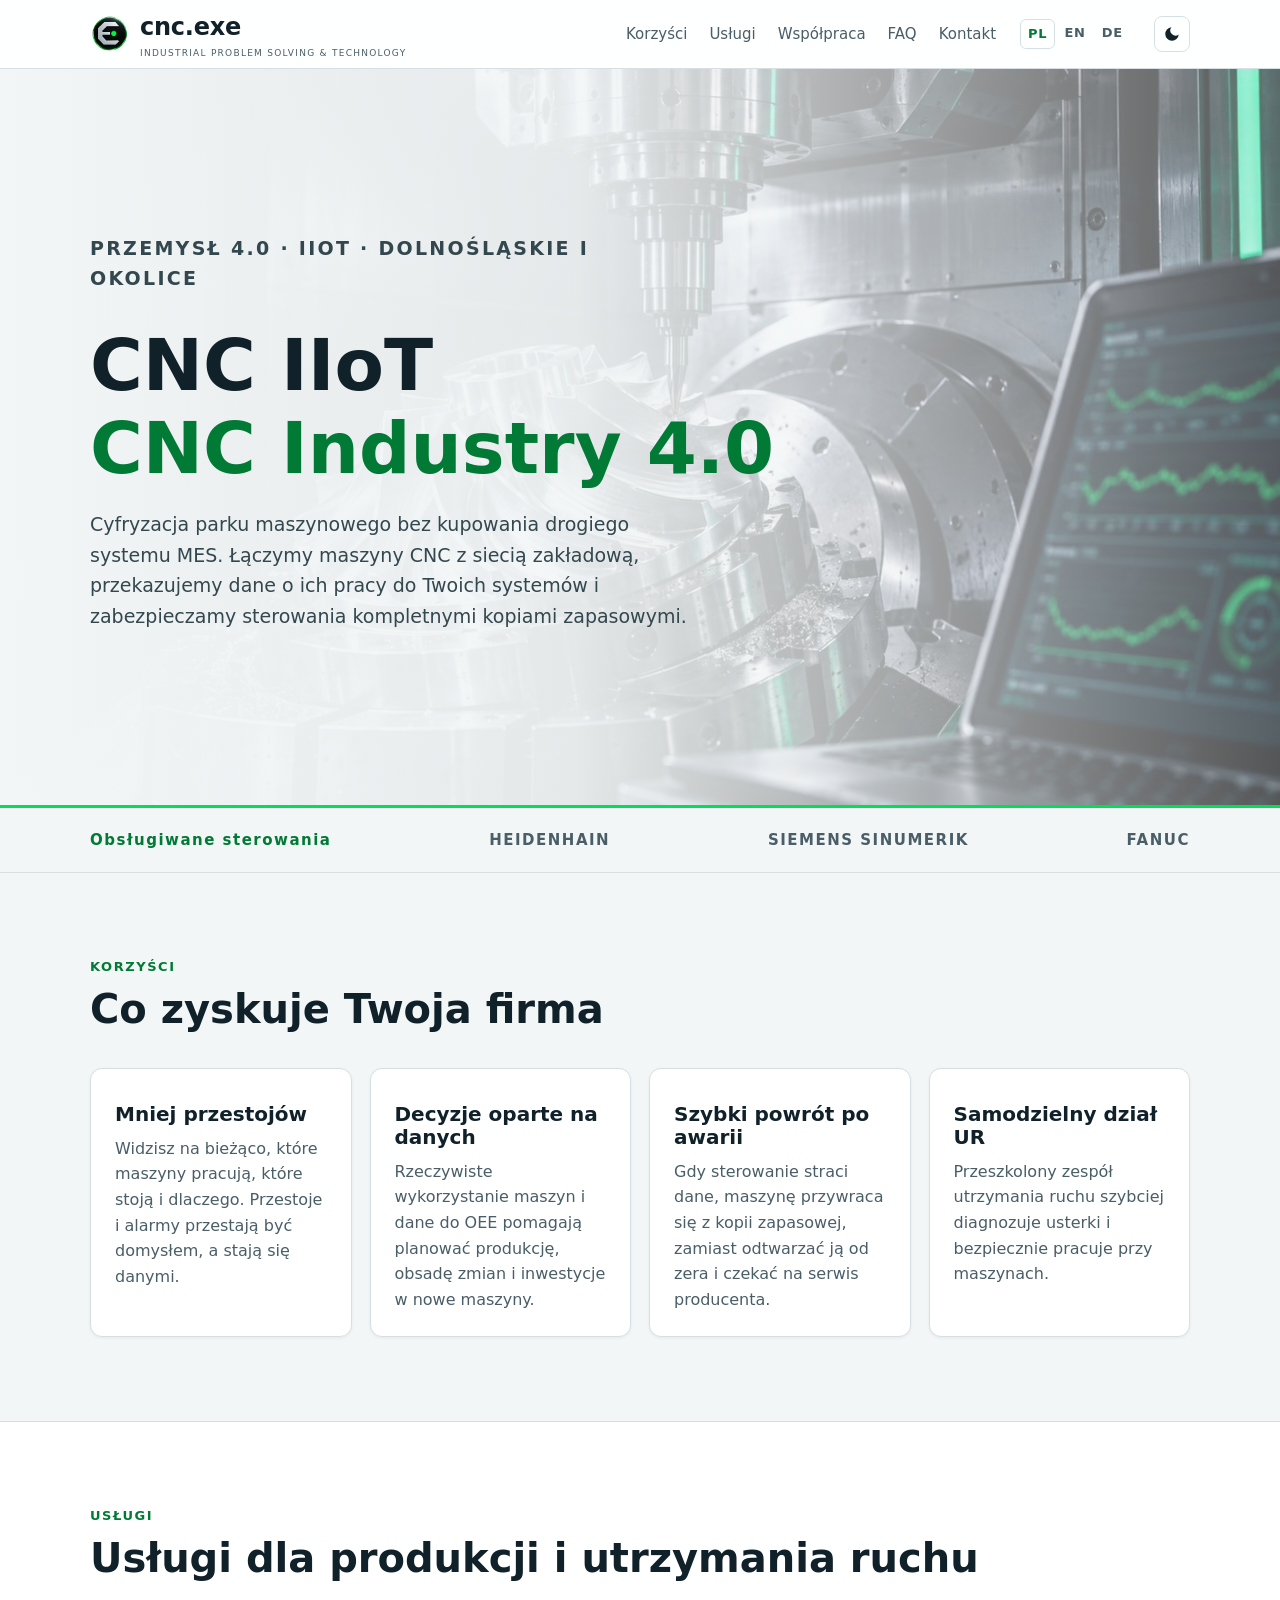
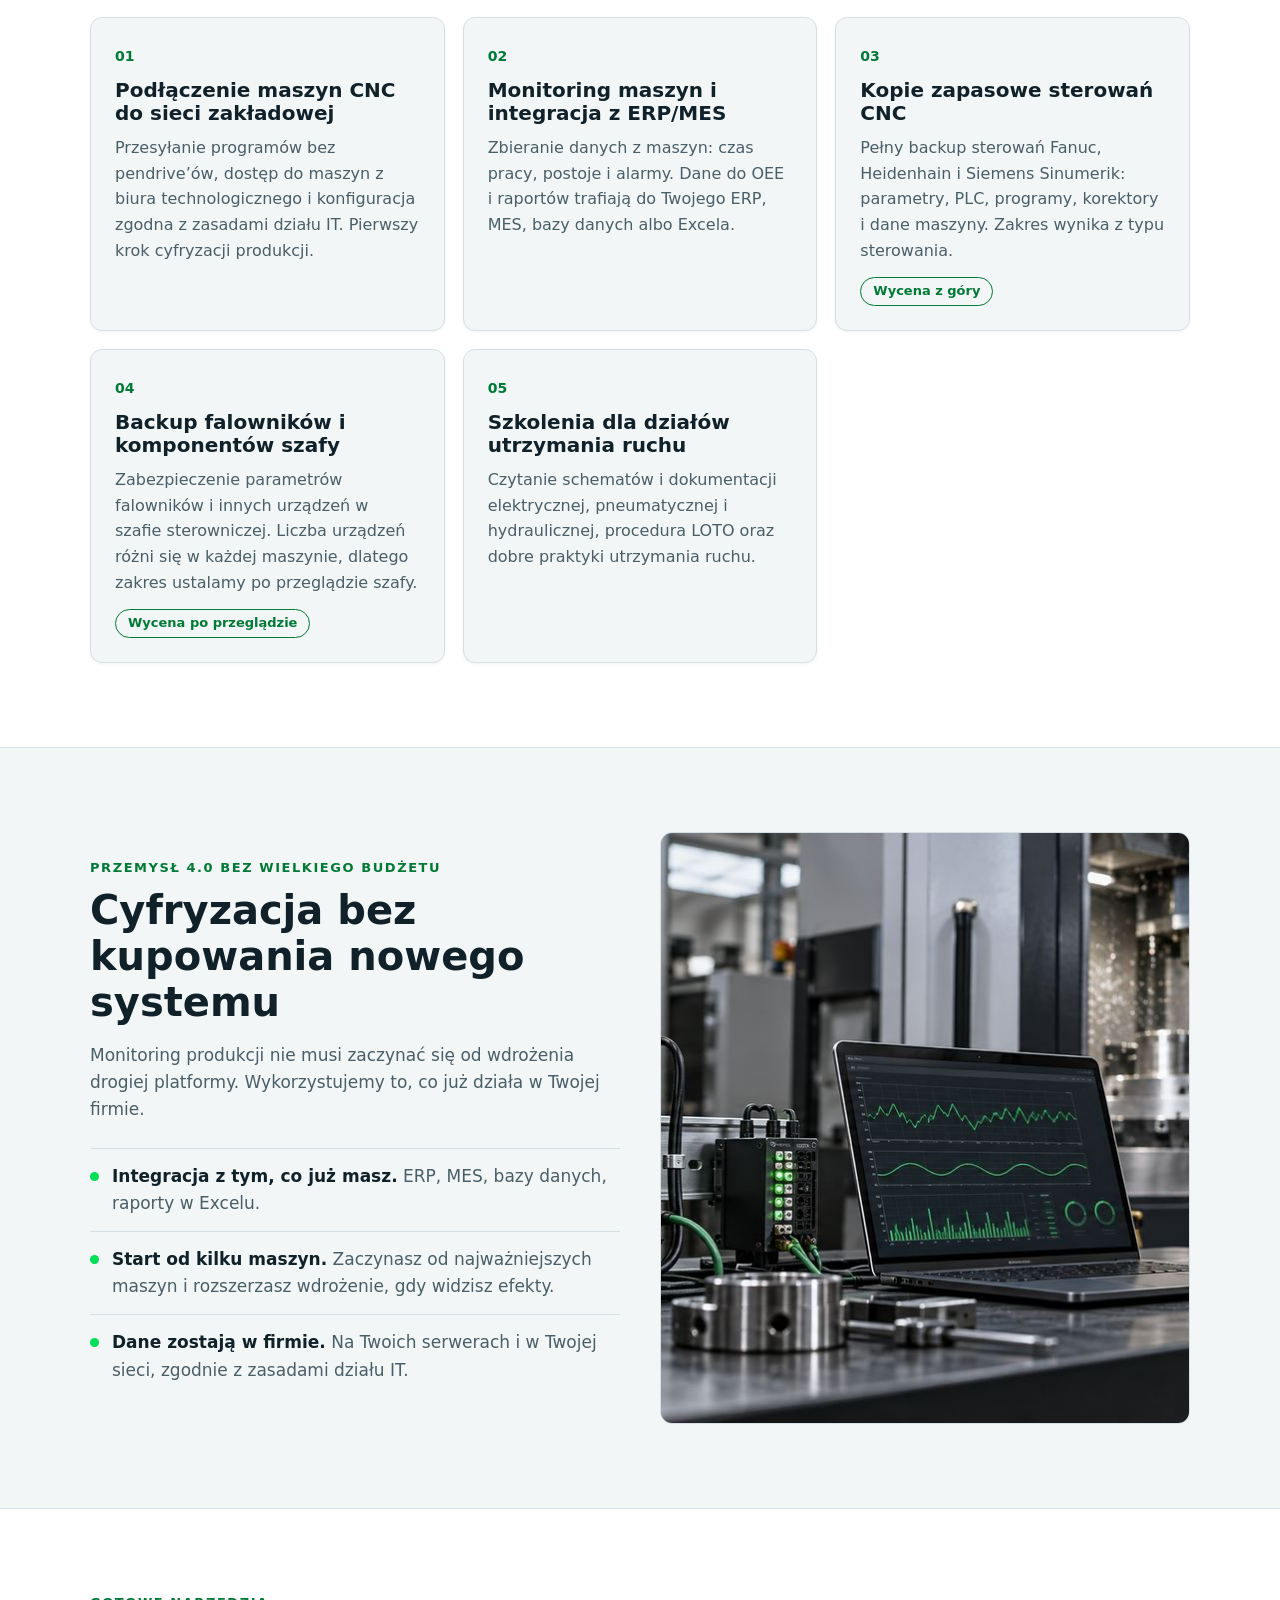
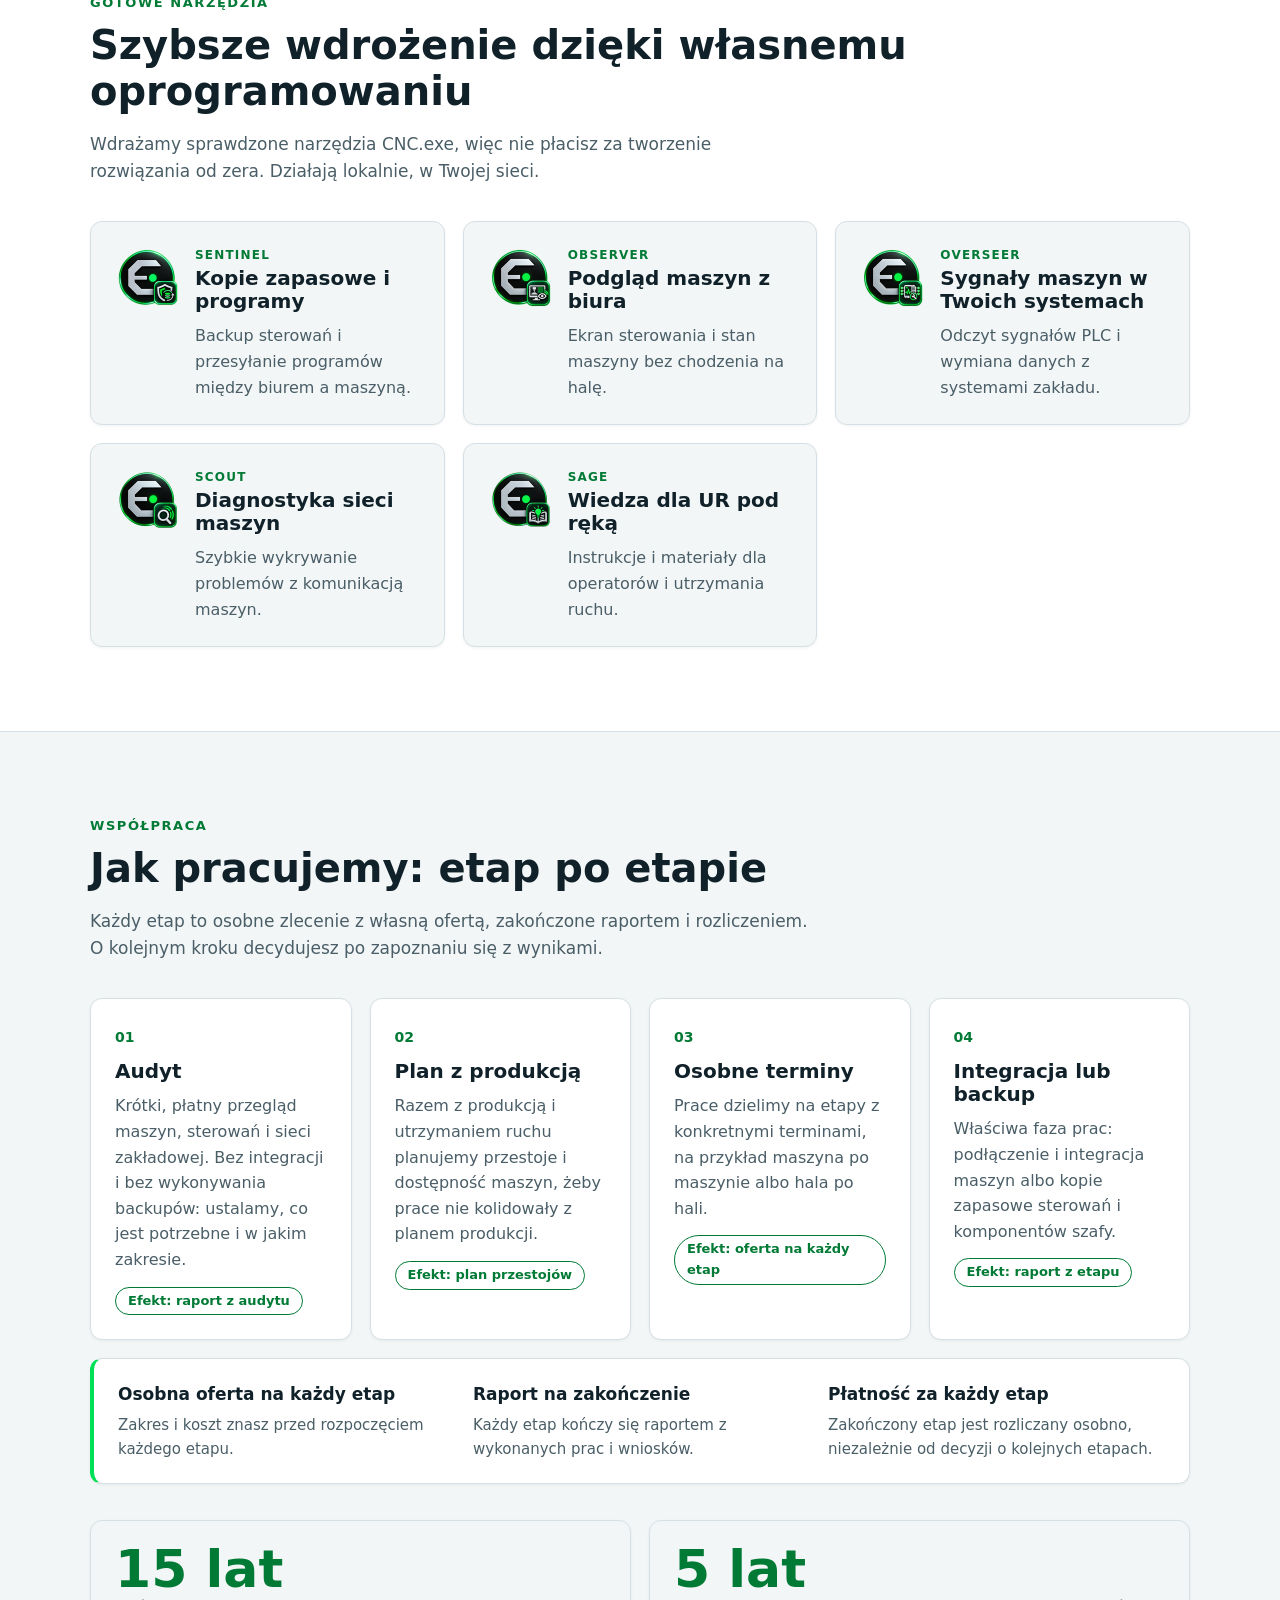
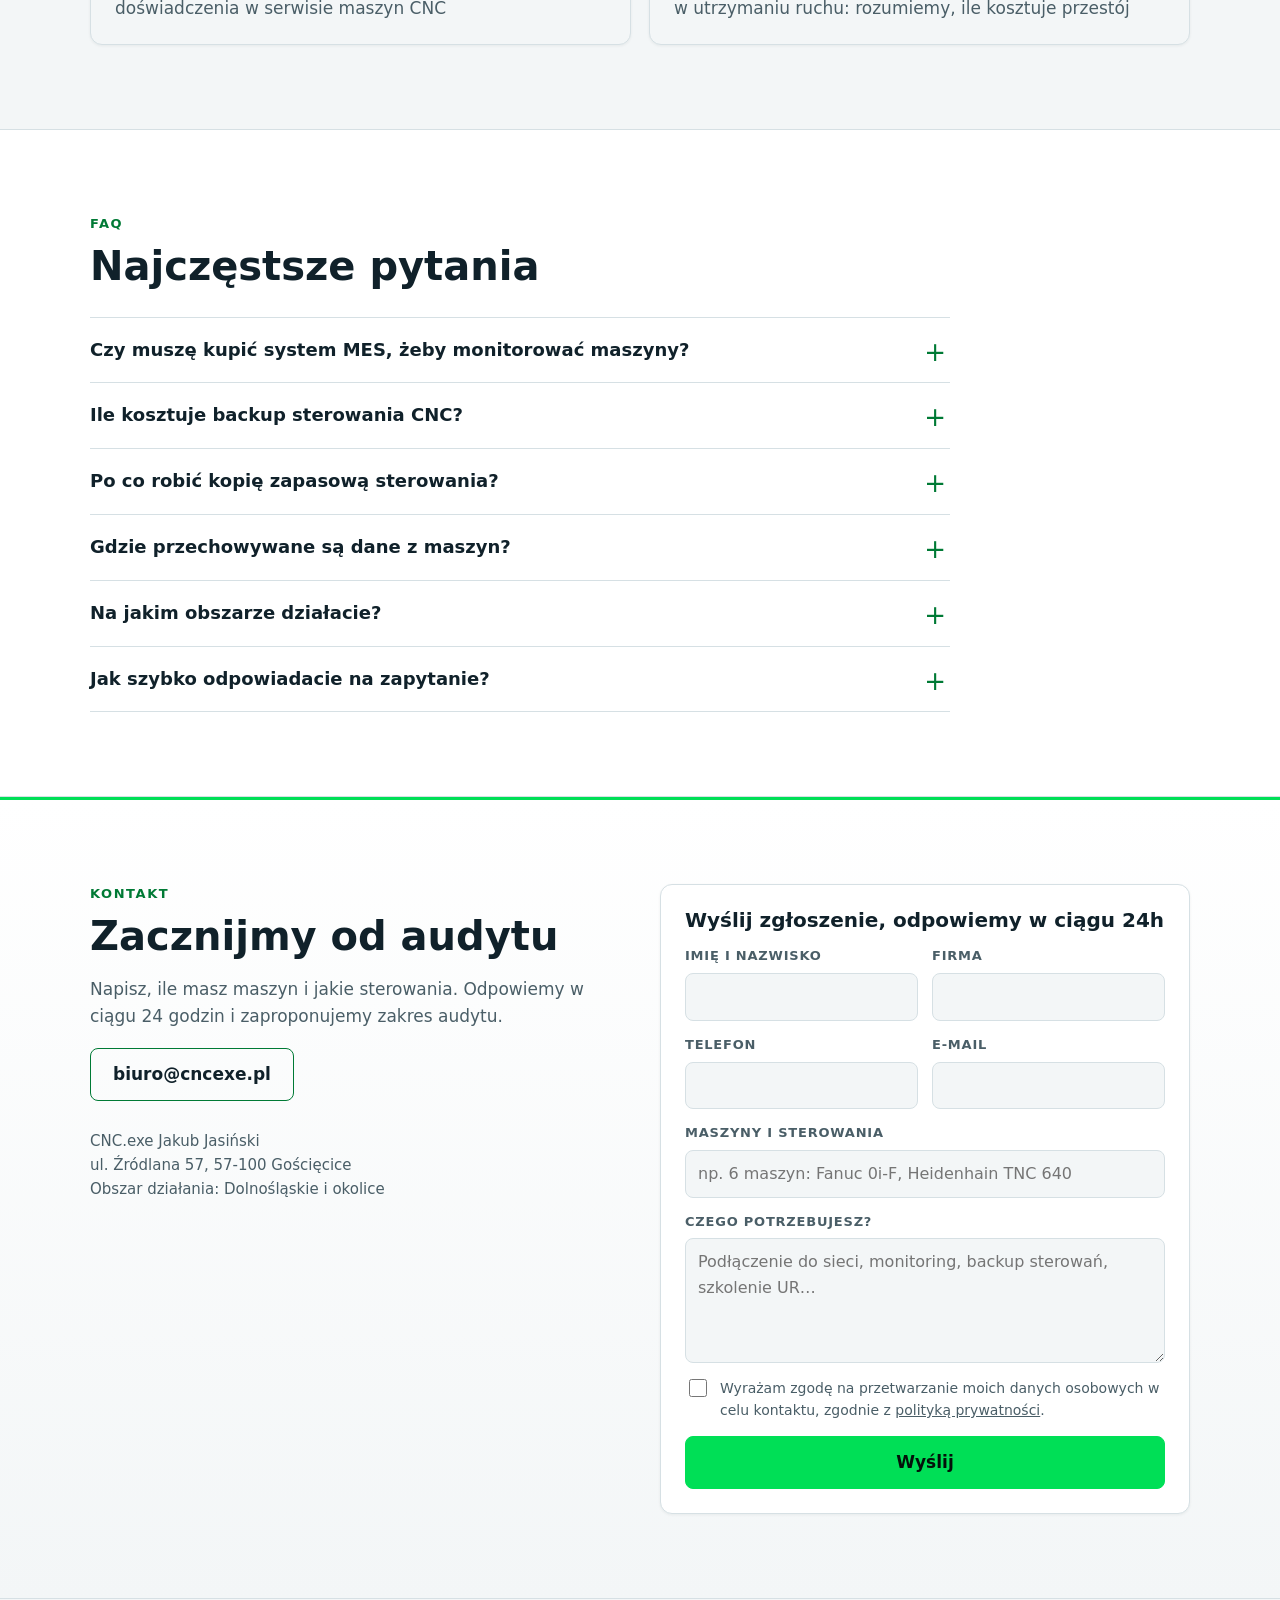
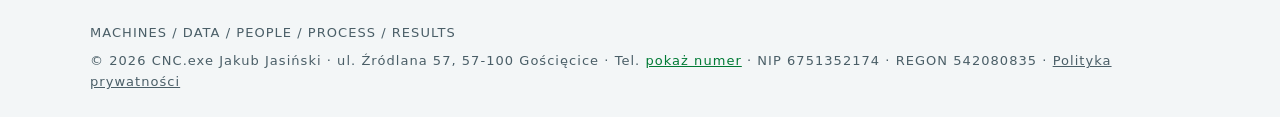
==== commit cb0301d7: "Add files via upload" ====
--- a/index.html
+++ b/index.html
@@ -25,7 +25,6 @@
   "logo": "https://cncexe.pl/img/logo.png",
   "image": "https://cncexe.pl/img/hero.jpg",
   "description": "Przemysł 4.0 i IIoT dla maszyn CNC: podłączenie maszyn do sieci zakładowej, monitoring produkcji i integracja z ERP/MES, kopie zapasowe sterowań CNC i falowników, szkolenia dla utrzymania ruchu.",
-  "telephone": "+48607677080",
   "email": "biuro@cncexe.pl",
   "taxID": "6751352174",
   "address": {
@@ -40,7 +39,7 @@
 }
 </script>
 <script>try{if(localStorage.getItem('theme')==='dark')document.documentElement.dataset.theme='dark'}catch(e){}</script>
-<link rel="stylesheet" href="/style.css?v=2">
+<link rel="stylesheet" href="/style.css?v=3">
 </head>
 <body>
 
@@ -59,7 +58,6 @@
     </nav>
     <div class="lang"><a href="/" hreflang="pl" aria-current="page">PL</a><a href="/en/" hreflang="en">EN</a><a href="/de/" hreflang="de">DE</a></div>
     <button class="theme" type="button" aria-label="Tryb ciemny" title="Tryb ciemny"><svg class="moon" viewBox="0 0 24 24" width="18" height="18" aria-hidden="true"><path d="M21 12.8A9 9 0 1 1 11.2 3a7 7 0 0 0 9.8 9.8z" fill="currentColor"/></svg><svg class="sun" viewBox="0 0 24 24" width="18" height="18" aria-hidden="true" fill="none" stroke="currentColor" stroke-width="2" stroke-linecap="round"><circle cx="12" cy="12" r="4.5"/><path d="M12 2v2M12 20v2M2 12h2M20 12h2M4.9 4.9l1.4 1.4M17.7 17.7l1.4 1.4M4.9 19.1l1.4-1.4M17.7 6.3l1.4-1.4"/></svg></button>
-    <a class="btn solid" href="tel:+48607677080">607 677 080</a>
   </div>
 </header>
 
@@ -69,10 +67,6 @@
       <p class="eyebrow">Przemysł 4.0 · IIoT · Dolnośląskie i okolice</p>
       <h1>CNC IIoT<br><span>CNC Industry 4.0</span></h1>
       <p>Cyfryzacja parku maszynowego bez kupowania drogiego systemu MES. Łączymy maszyny CNC z siecią zakładową, przekazujemy dane o ich pracy do Twoich systemów i zabezpieczamy sterowania kompletnymi kopiami zapasowymi.</p>
-      <div class="cta">
-        <a class="btn solid" href="#kontakt">Zapytaj o wycenę</a>
-        <a class="btn" href="tel:+48607677080">Zadzwoń: 607 677 080</a>
-      </div>
     </div>
   </section>
 
@@ -190,13 +184,18 @@
   <section id="wspolpraca">
     <div class="wrap">
       <p class="eyebrow">Współpraca</p>
-      <h2>Jak wygląda współpraca</h2>
-      <p class="lead">Harmonogram prac uzgadniamy z produkcją i utrzymaniem ruchu. Wyniki, kopie zapasowe i dokumentacja zostają w Twojej firmie.</p>
+      <h2>Jak pracujemy: etap po etapie</h2>
+      <p class="lead">Każdy etap to osobne zlecenie z własną ofertą, zakończone raportem i rozliczeniem. O kolejnym kroku decydujesz po zapoznaniu się z wynikami.</p>
       <div class="grid four">
-        <article class="card"><span class="num">01</span><h3>Przegląd</h3><p>Sprawdzamy maszyny, sterowania i sieć zakładową.</p></article>
-        <article class="card"><span class="num">02</span><h3>Plan i wycena</h3><p>Zakres, harmonogram i koszt znasz przed rozpoczęciem prac.</p></article>
-        <article class="card"><span class="num">03</span><h3>Wdrożenie</h3><p>W terminach dopasowanych do planu produkcji.</p></article>
-        <article class="card"><span class="num">04</span><h3>Odbiór i przekazanie</h3><p>Weryfikacja efektów, dokumentacja i przekazanie wiedzy zespołowi.</p></article>
+        <article class="card"><span class="num">01</span><h3>Audyt</h3><p>Krótki, płatny przegląd maszyn, sterowań i sieci zakładowej. Bez integracji i bez wykonywania backupów: ustalamy, co jest potrzebne i w jakim zakresie.</p><span class="tag">Efekt: raport z audytu</span></article>
+        <article class="card"><span class="num">02</span><h3>Plan z produkcją</h3><p>Razem z produkcją i utrzymaniem ruchu planujemy przestoje i dostępność maszyn, żeby prace nie kolidowały z planem produkcji.</p><span class="tag">Efekt: plan przestojów</span></article>
+        <article class="card"><span class="num">03</span><h3>Osobne terminy</h3><p>Prace dzielimy na etapy z konkretnymi terminami, na przykład maszyna po maszynie albo hala po hali.</p><span class="tag">Efekt: oferta na każdy etap</span></article>
+        <article class="card"><span class="num">04</span><h3>Integracja lub backup</h3><p>Właściwa faza prac: podłączenie i integracja maszyn albo kopie zapasowe sterowań i komponentów szafy.</p><span class="tag">Efekt: raport z etapu</span></article>
+      </div>
+      <div class="terms">
+        <div><b>Osobna oferta na każdy etap</b><p>Zakres i koszt znasz przed rozpoczęciem każdego etapu.</p></div>
+        <div><b>Raport na zakończenie</b><p>Każdy etap kończy się raportem z wykonanych prac i wniosków.</p></div>
+        <div><b>Płatność za każdy etap</b><p>Zakończony etap jest rozliczany osobno, niezależnie od decyzji o kolejnych etapach.</p></div>
       </div>
       <div class="stats">
         <div class="stat"><b>15 lat</b><span>doświadczenia w serwisie maszyn CNC</span></div>
@@ -242,10 +241,9 @@
     <div class="wrap split">
       <div>
         <p class="eyebrow">Kontakt</p>
-        <h2>Zapytaj o wycenę</h2>
-        <p>Napisz, ile masz maszyn i jakie sterowania. Przygotujemy propozycję zakresu i wycenę.</p>
+        <h2>Zacznijmy od audytu</h2>
+        <p>Napisz, ile masz maszyn i jakie sterowania. Odpowiemy w ciągu 24 godzin i zaproponujemy zakres audytu.</p>
         <div class="cta">
-          <a class="btn solid" href="tel:+48607677080">607 677 080</a>
           <a class="btn" href="mailto:biuro@cncexe.pl">biuro@cncexe.pl</a>
         </div>
         <address>
@@ -281,7 +279,7 @@
 <footer>
   <div class="wrap">
     <span>MACHINES / DATA / PEOPLE / PROCESS / RESULTS</span>
-    <span>© 2026 CNC.exe Jakub Jasiński · ul. Źródlana 57, 57-100 Gościęcice · NIP 6751352174 · REGON 542080835 · <a href="polityka-prywatnosci.html">Polityka prywatności</a></span>
+    <span>© 2026 CNC.exe Jakub Jasiński · ul. Źródlana 57, 57-100 Gościęcice · Tel. <button class="reveal" type="button" data-n="080 677 607">pokaż numer</button> · NIP 6751352174 · REGON 542080835 · <a href="polityka-prywatnosci.html">Polityka prywatności</a></span>
   </div>
 </footer>
 
@@ -297,5 +295,14 @@
   });
 })();
 </script>
+<script>
+document.querySelectorAll('.reveal').forEach(b => b.addEventListener('click', () => {
+  const n = b.dataset.n.split(' ').reverse().join(' '), a = document.createElement('a');
+  a.href = 'tel:+48' + n.replace(/ /g, '');
+  a.textContent = (b.dataset.cc || '') + n;
+  b.replaceWith(a);
+  a.focus();
+}));
+</script>
 </body>
 </html>
--- a/style.css
+++ b/style.css
@@ -56,7 +56,6 @@
 .btn { display: inline-block; padding: 12px 22px; border-radius: 8px; font-weight: 700; text-decoration: none; border: 1px solid var(--green); }
 .btn.solid { background: var(--brand); border-color: var(--brand); color: #04110a; }
 .btn:hover { filter: brightness(1.12); }
-header .btn { padding: 8px 16px; font-size: 15px; white-space: nowrap; }
 .lang { display: flex; gap: 2px; font-size: 13px; font-weight: 700; letter-spacing: .06em; }
 .lang a { text-decoration: none; color: var(--muted); padding: 4px 7px; border-radius: 6px; }
 .lang a:hover { color: var(--text); }
@@ -104,6 +103,11 @@
 .app small { display: block; color: var(--green); font-size: 12px; font-weight: 700; letter-spacing: .1em; text-transform: uppercase; }
 .app h3 { margin-top: 2px; }
 
+/* process terms */
+.terms { display: grid; gap: 18px; grid-template-columns: repeat(auto-fit, minmax(240px, 1fr)); margin-top: 18px; padding: 22px 24px; background: var(--panel); border: 1px solid var(--line); border-left: 4px solid var(--brand); border-radius: 12px; box-shadow: var(--shadow); }
+.terms b { color: var(--text); }
+.terms p { margin: 4px 0 0; font-size: 15px; }
+
 /* experience */
 .stats { display: flex; flex-wrap: wrap; gap: 18px; margin-top: 36px; }
 .stat { flex: 1 1 200px; background: var(--bg); border: 1px solid var(--line); border-radius: 12px; padding: 22px 24px; box-shadow: var(--shadow); }
@@ -140,6 +144,7 @@
 footer { border-top: 1px solid var(--line); padding: 24px 0; font-size: 13px; color: var(--muted); }
 footer .wrap { display: flex; flex-wrap: wrap; justify-content: space-between; gap: 8px; letter-spacing: .08em; }
 footer a { color: var(--muted); }
+.reveal { font: inherit; letter-spacing: inherit; color: var(--green); background: none; border: 0; padding: 0; text-decoration: underline; cursor: pointer; }
 
 /* privacy policy pages */
 .doc { max-width: 760px; margin: 0 auto; padding: 40px 20px 60px; font-size: 16px; line-height: 1.7; }
@@ -161,9 +166,6 @@
   section { padding: 60px 0; }
   .hero { background: var(--hero-overlay-mobile), url(img/hero.jpg) 70% center / cover no-repeat; }
 }
-@media (max-width: 480px) {
-  header .btn { display: none; }
-}
 @media (max-width: 420px) {
   .brand small { display: none; }
   .cta .btn { width: 100%; text-align: center; }
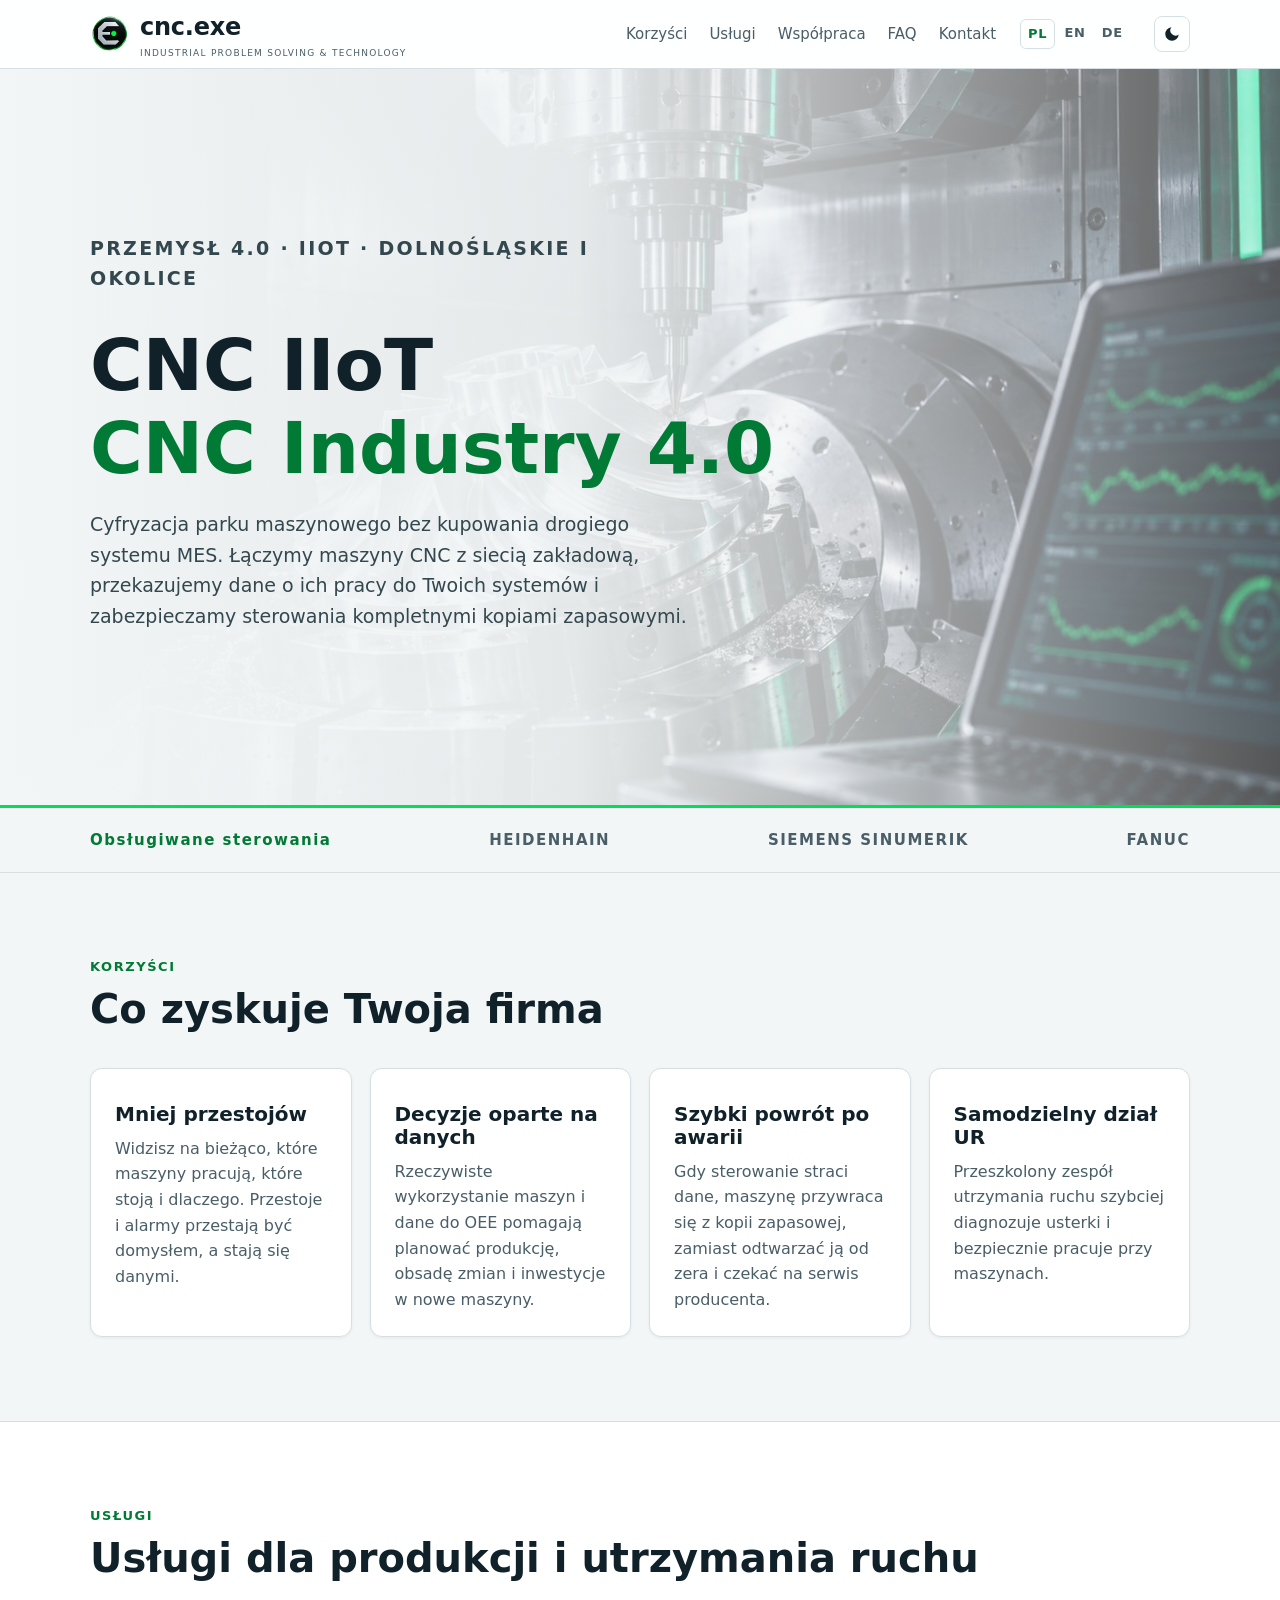
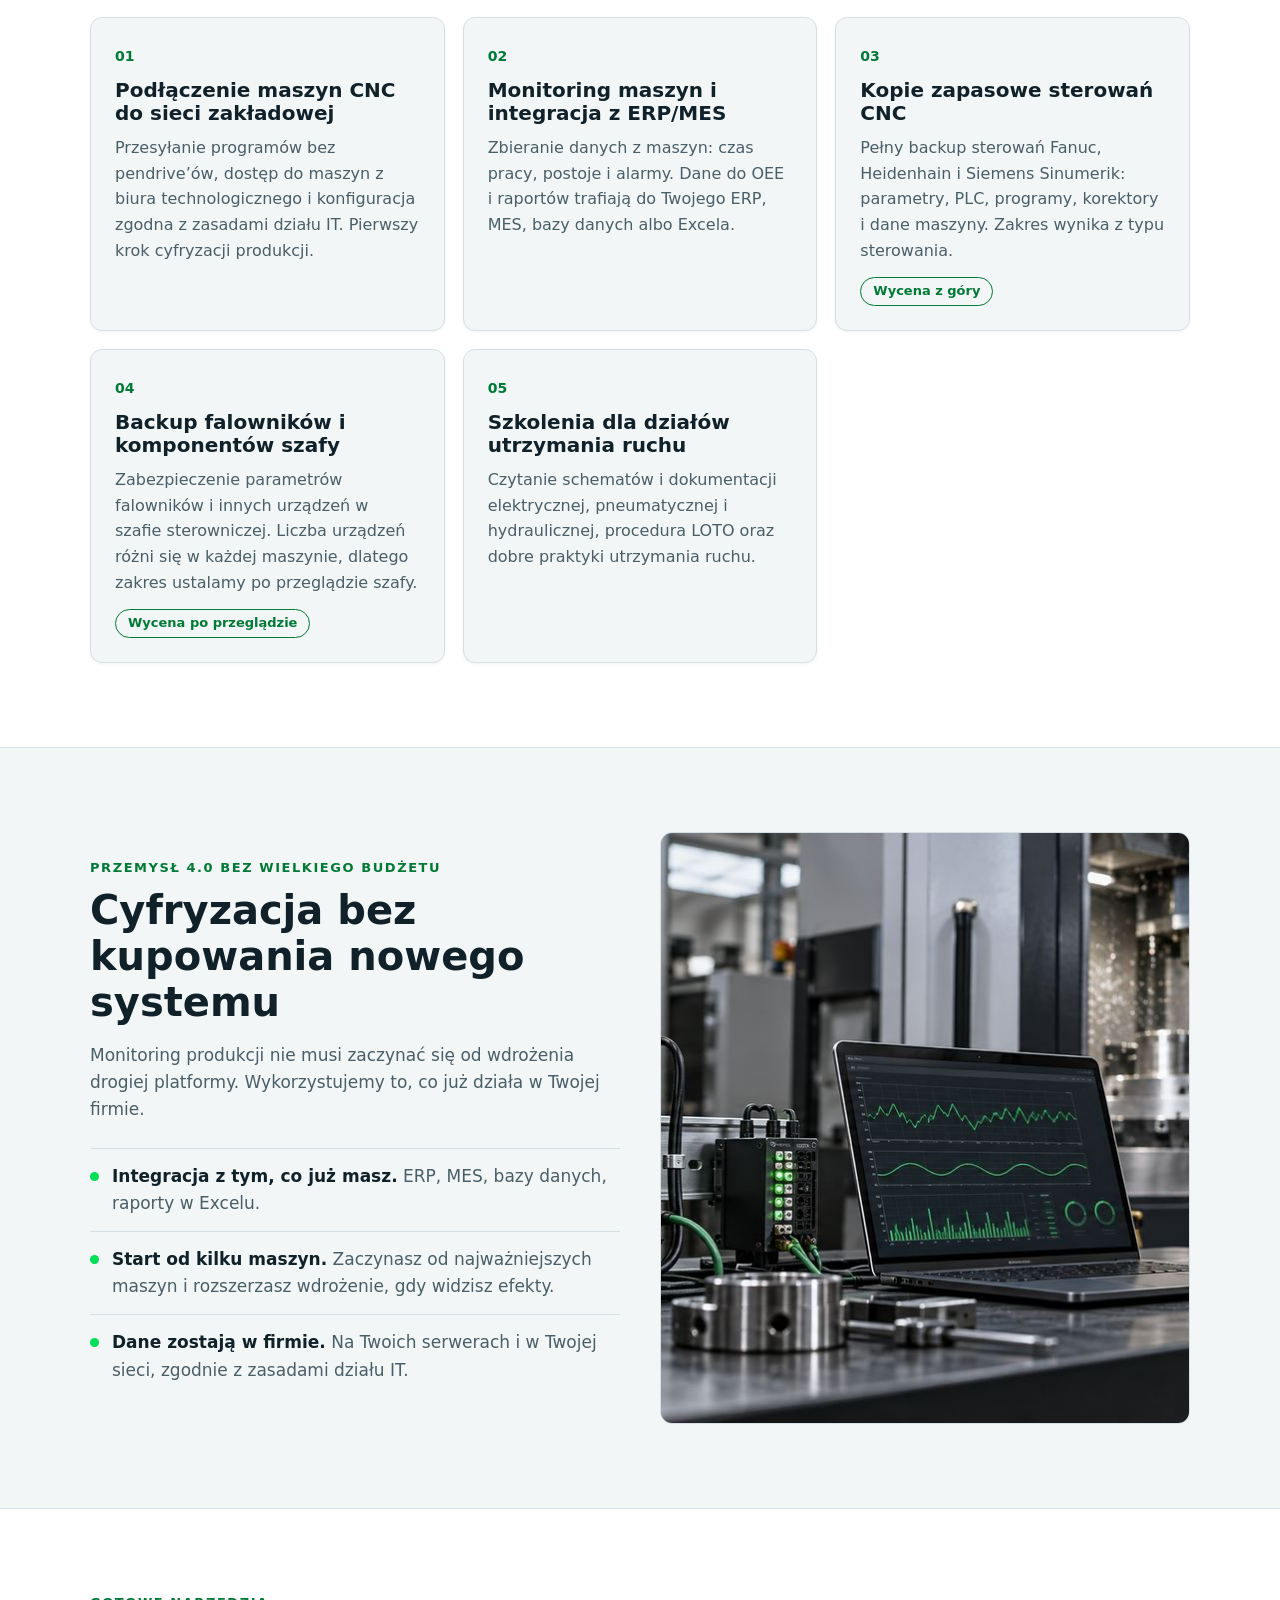
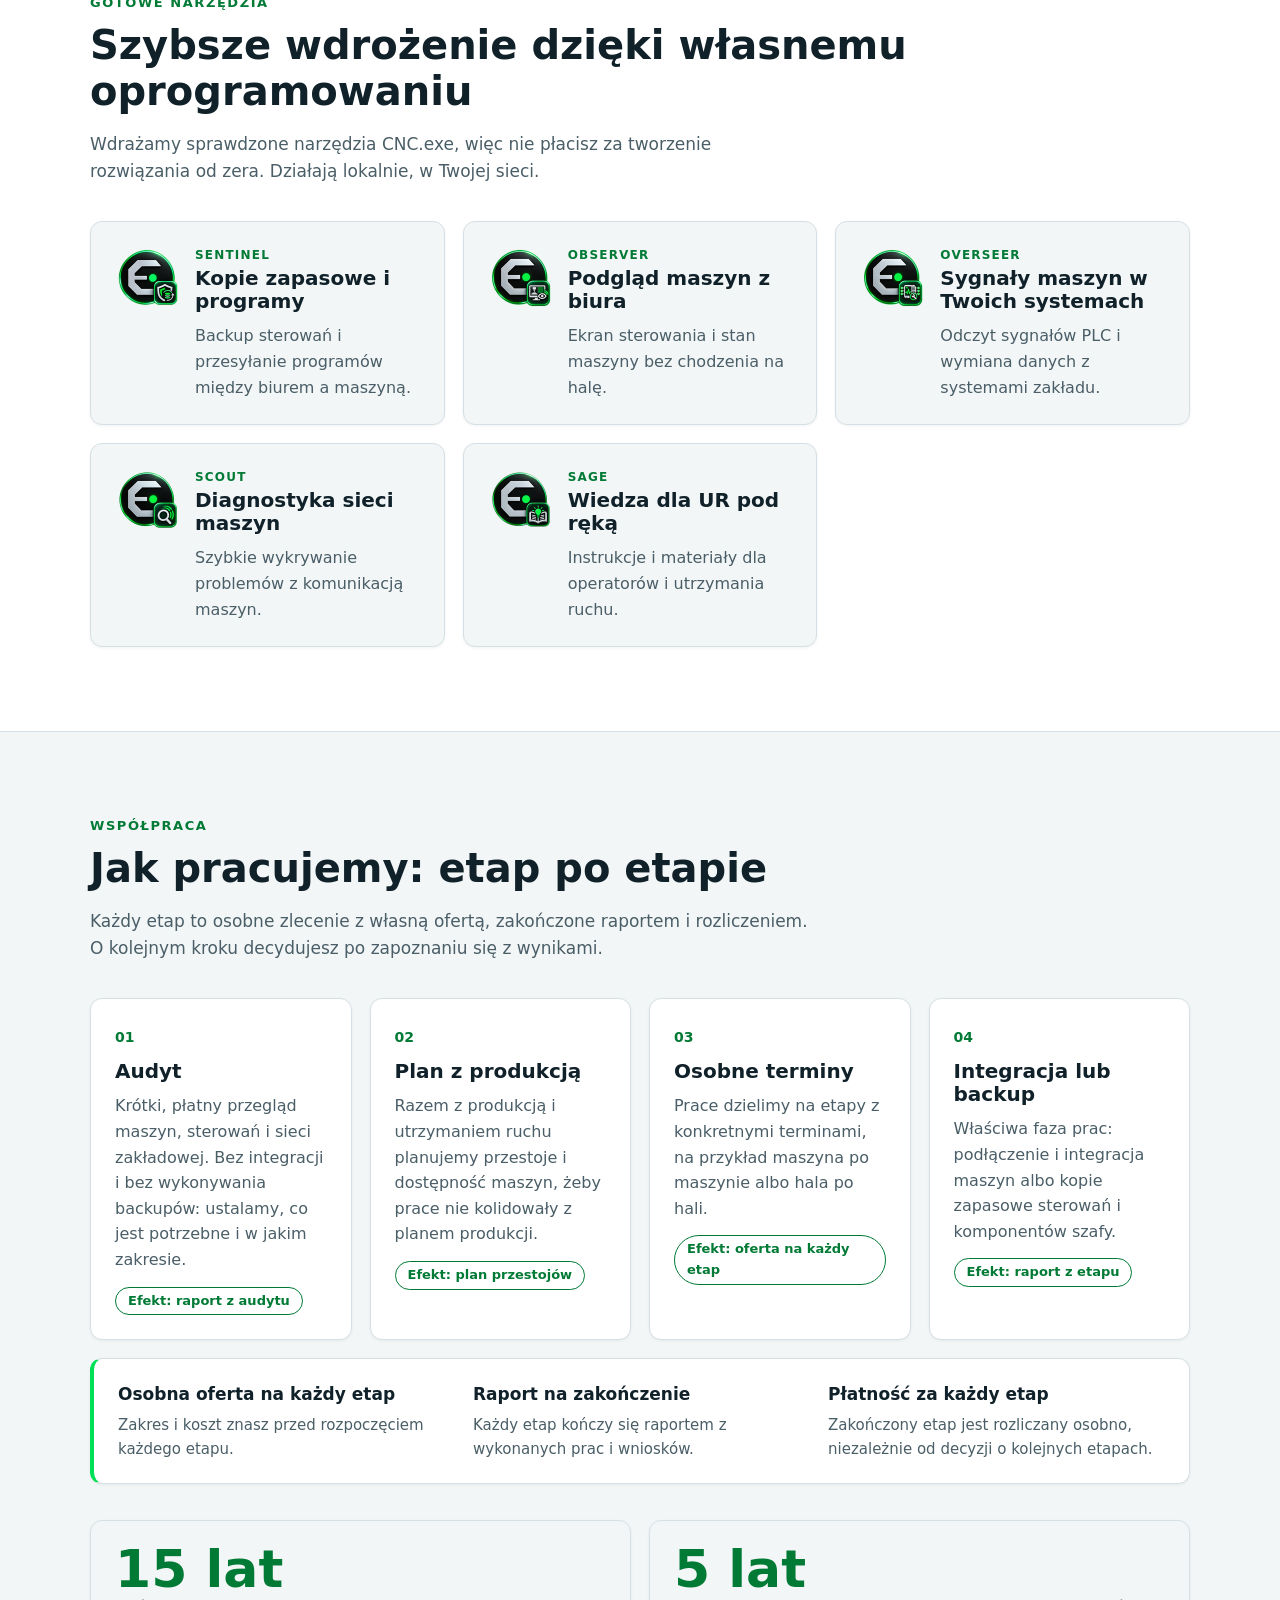
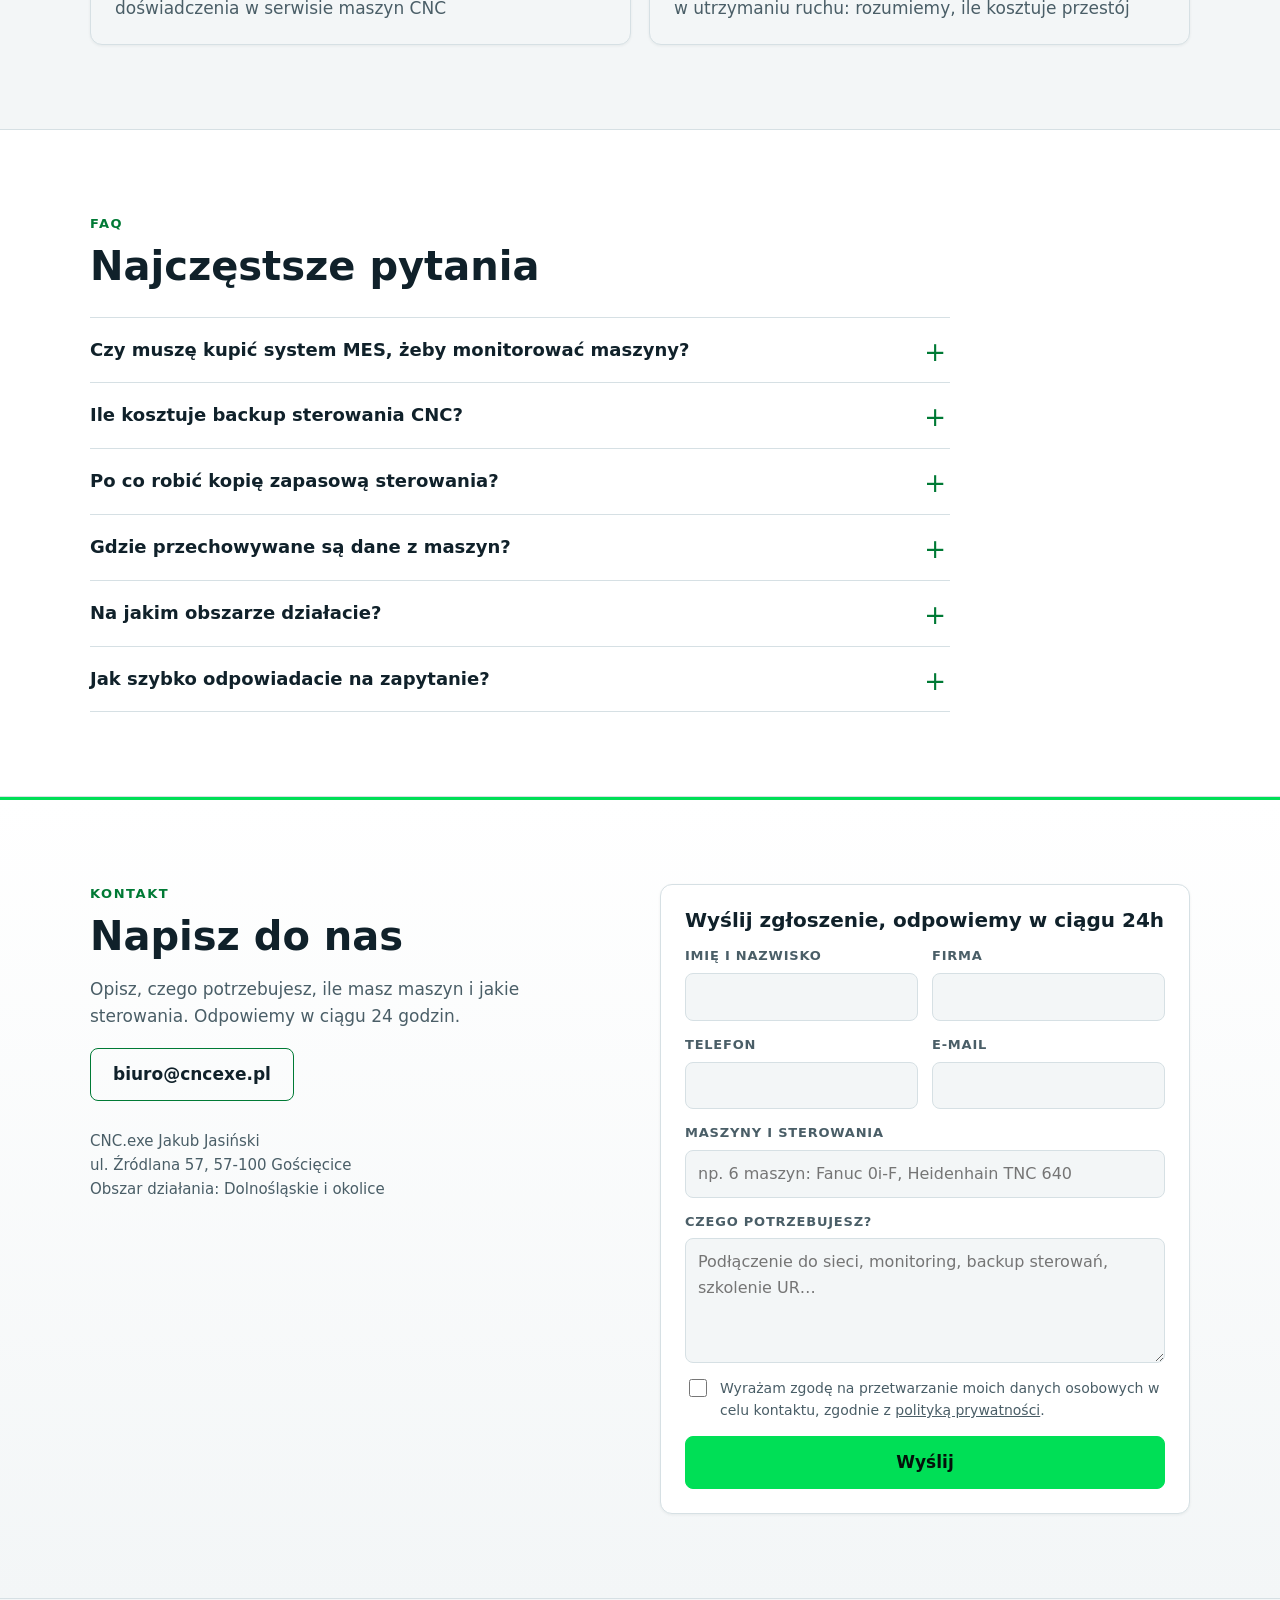
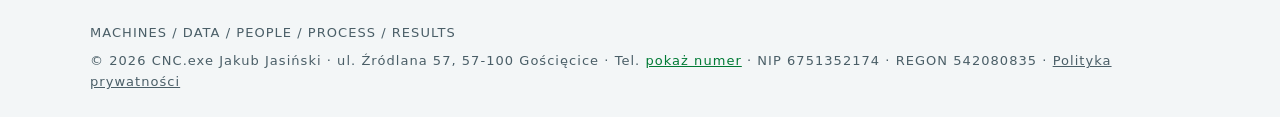
==== commit 4a2bab56: "Add files via upload" ====
--- a/index.html
+++ b/index.html
@@ -241,8 +241,8 @@
     <div class="wrap split">
       <div>
         <p class="eyebrow">Kontakt</p>
-        <h2>Zacznijmy od audytu</h2>
-        <p>Napisz, ile masz maszyn i jakie sterowania. Odpowiemy w ciągu 24 godzin i zaproponujemy zakres audytu.</p>
+        <h2>Napisz do nas</h2>
+        <p>Opisz, czego potrzebujesz, ile masz maszyn i jakie sterowania. Odpowiemy w ciągu 24 godzin.</p>
         <div class="cta">
           <a class="btn" href="mailto:biuro@cncexe.pl">biuro@cncexe.pl</a>
         </div>
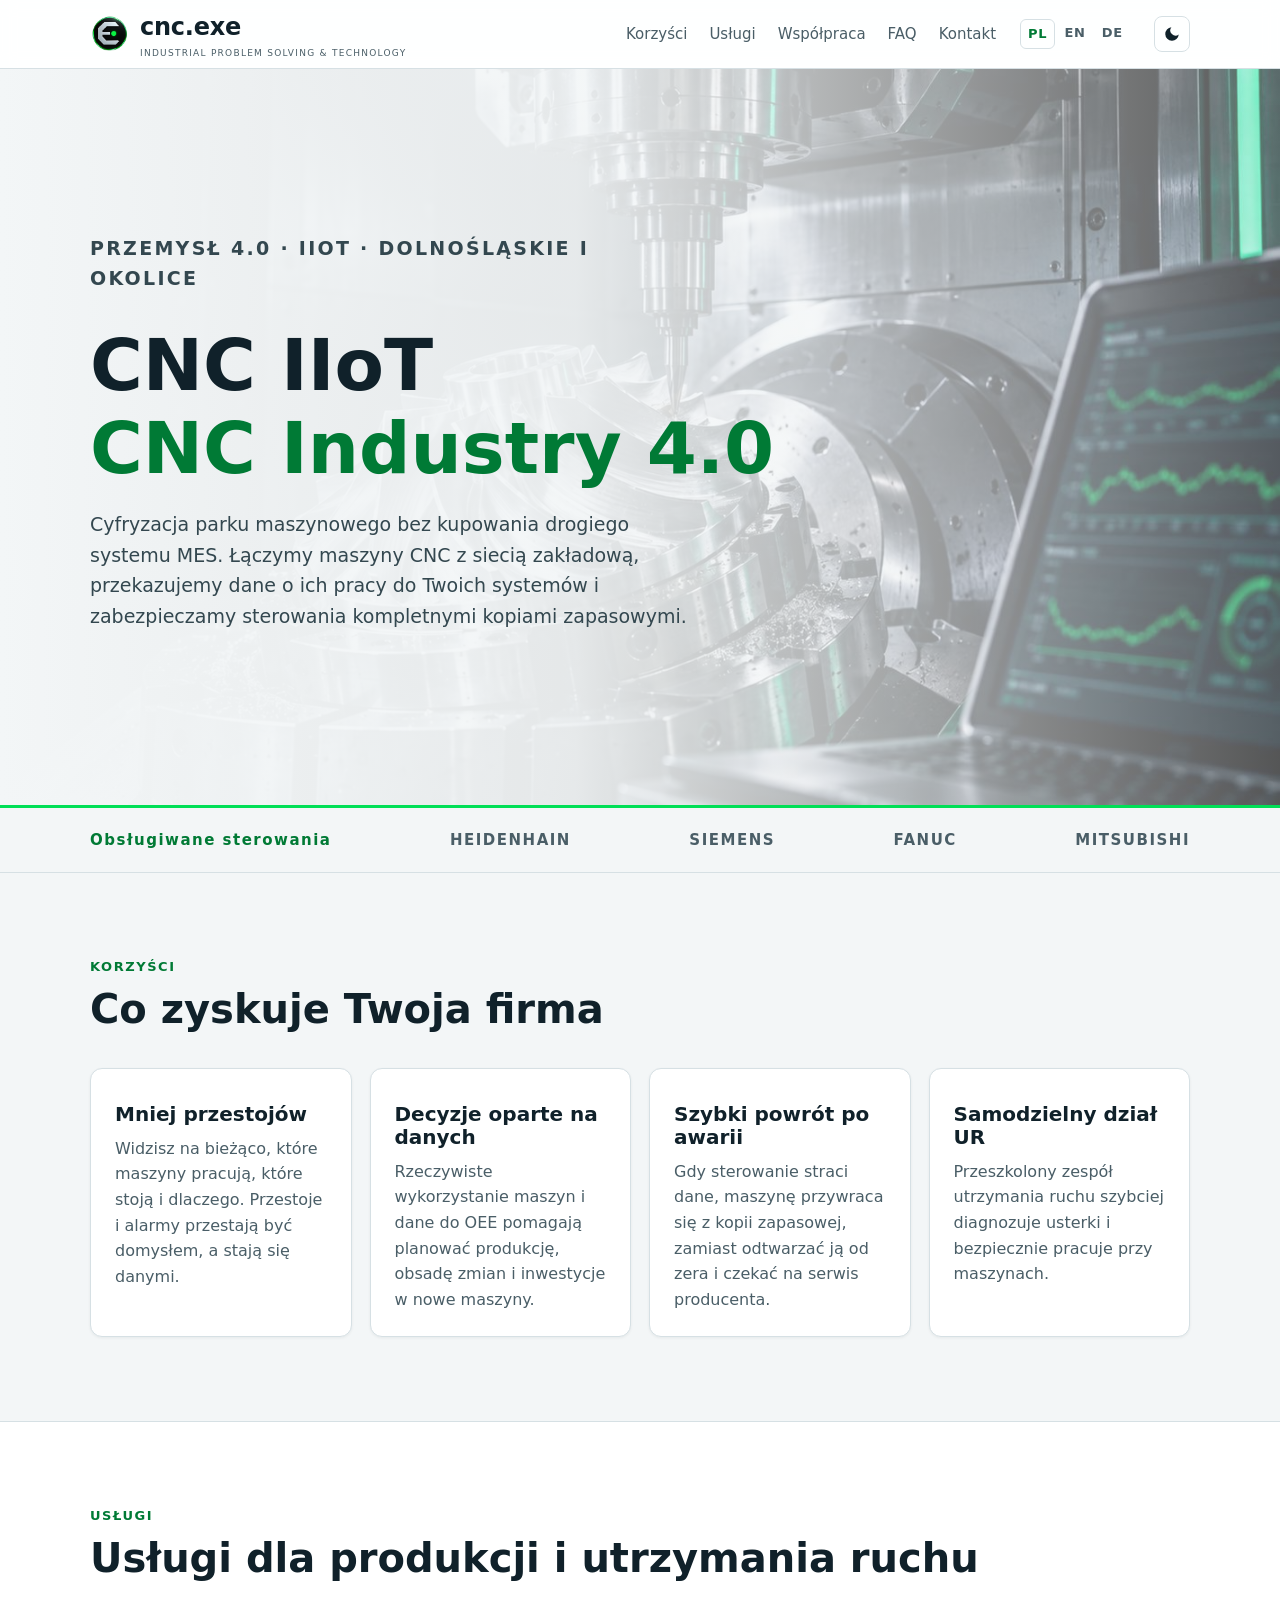
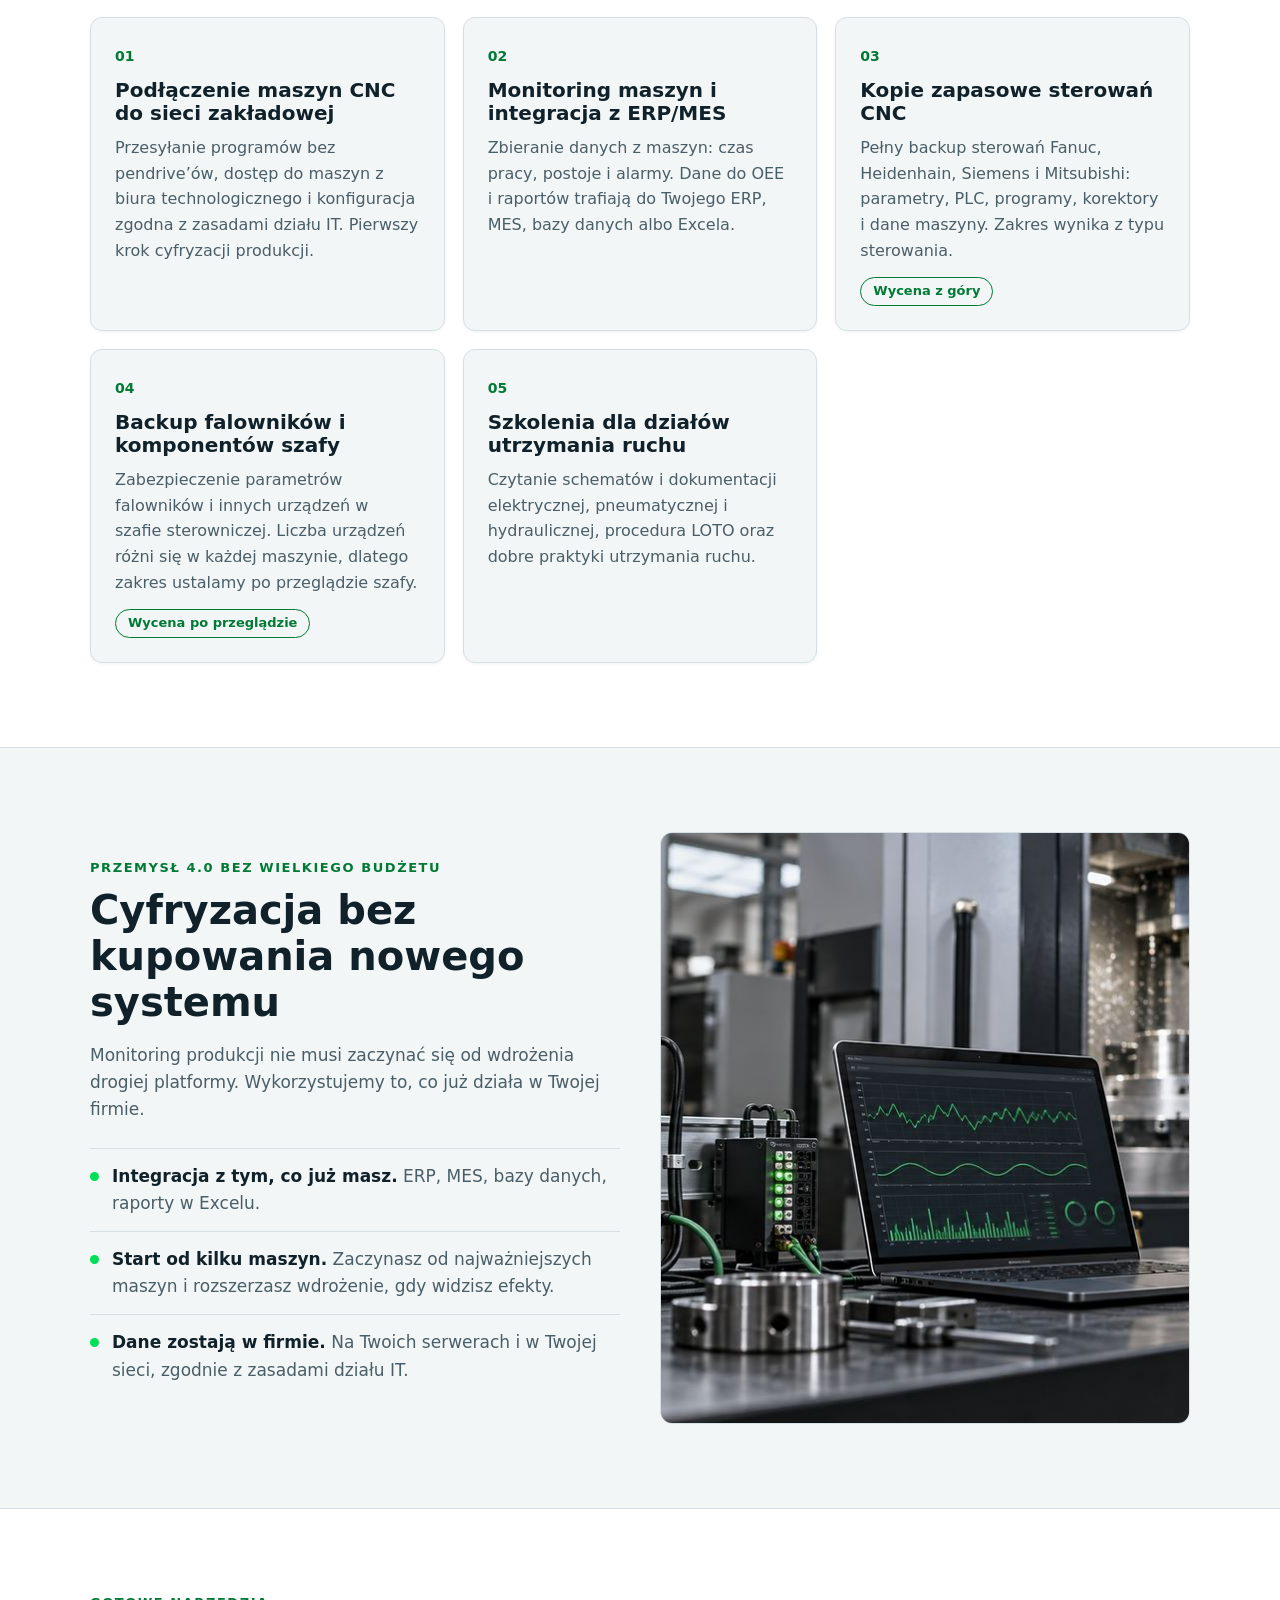
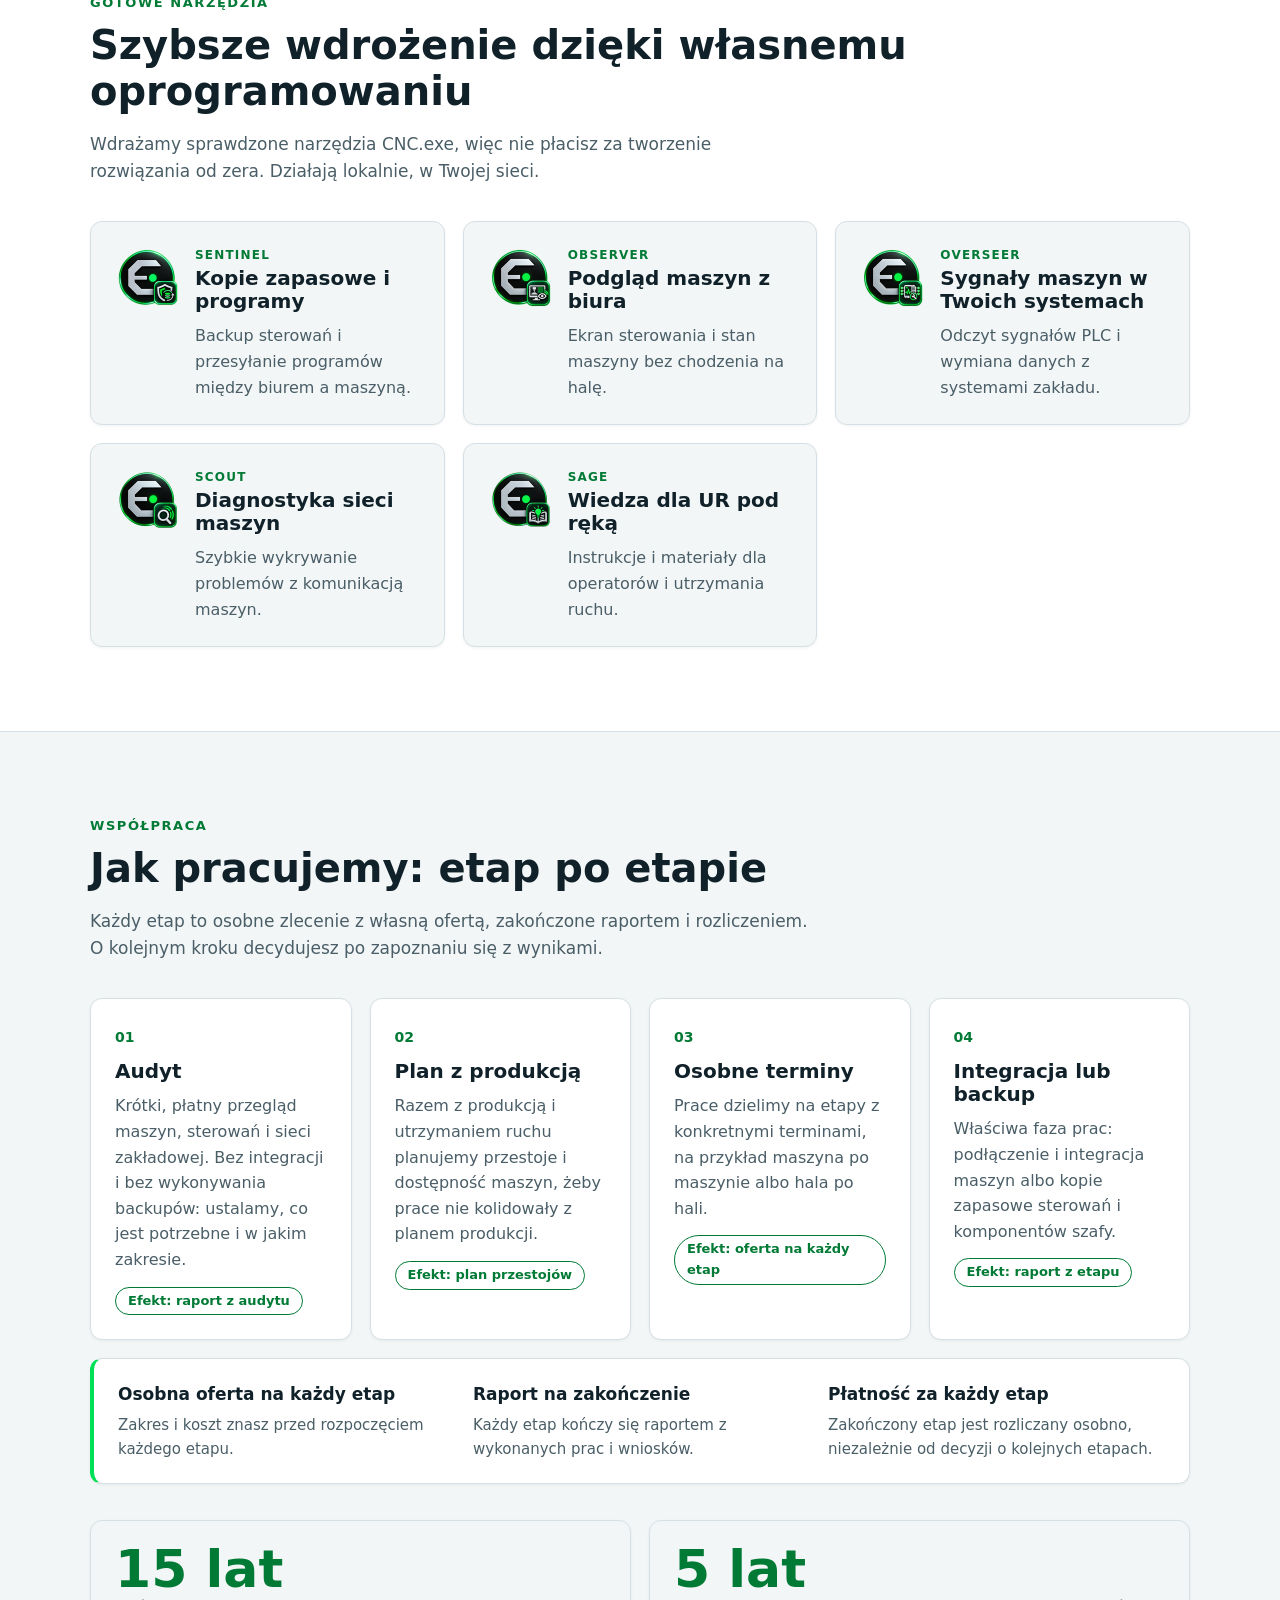
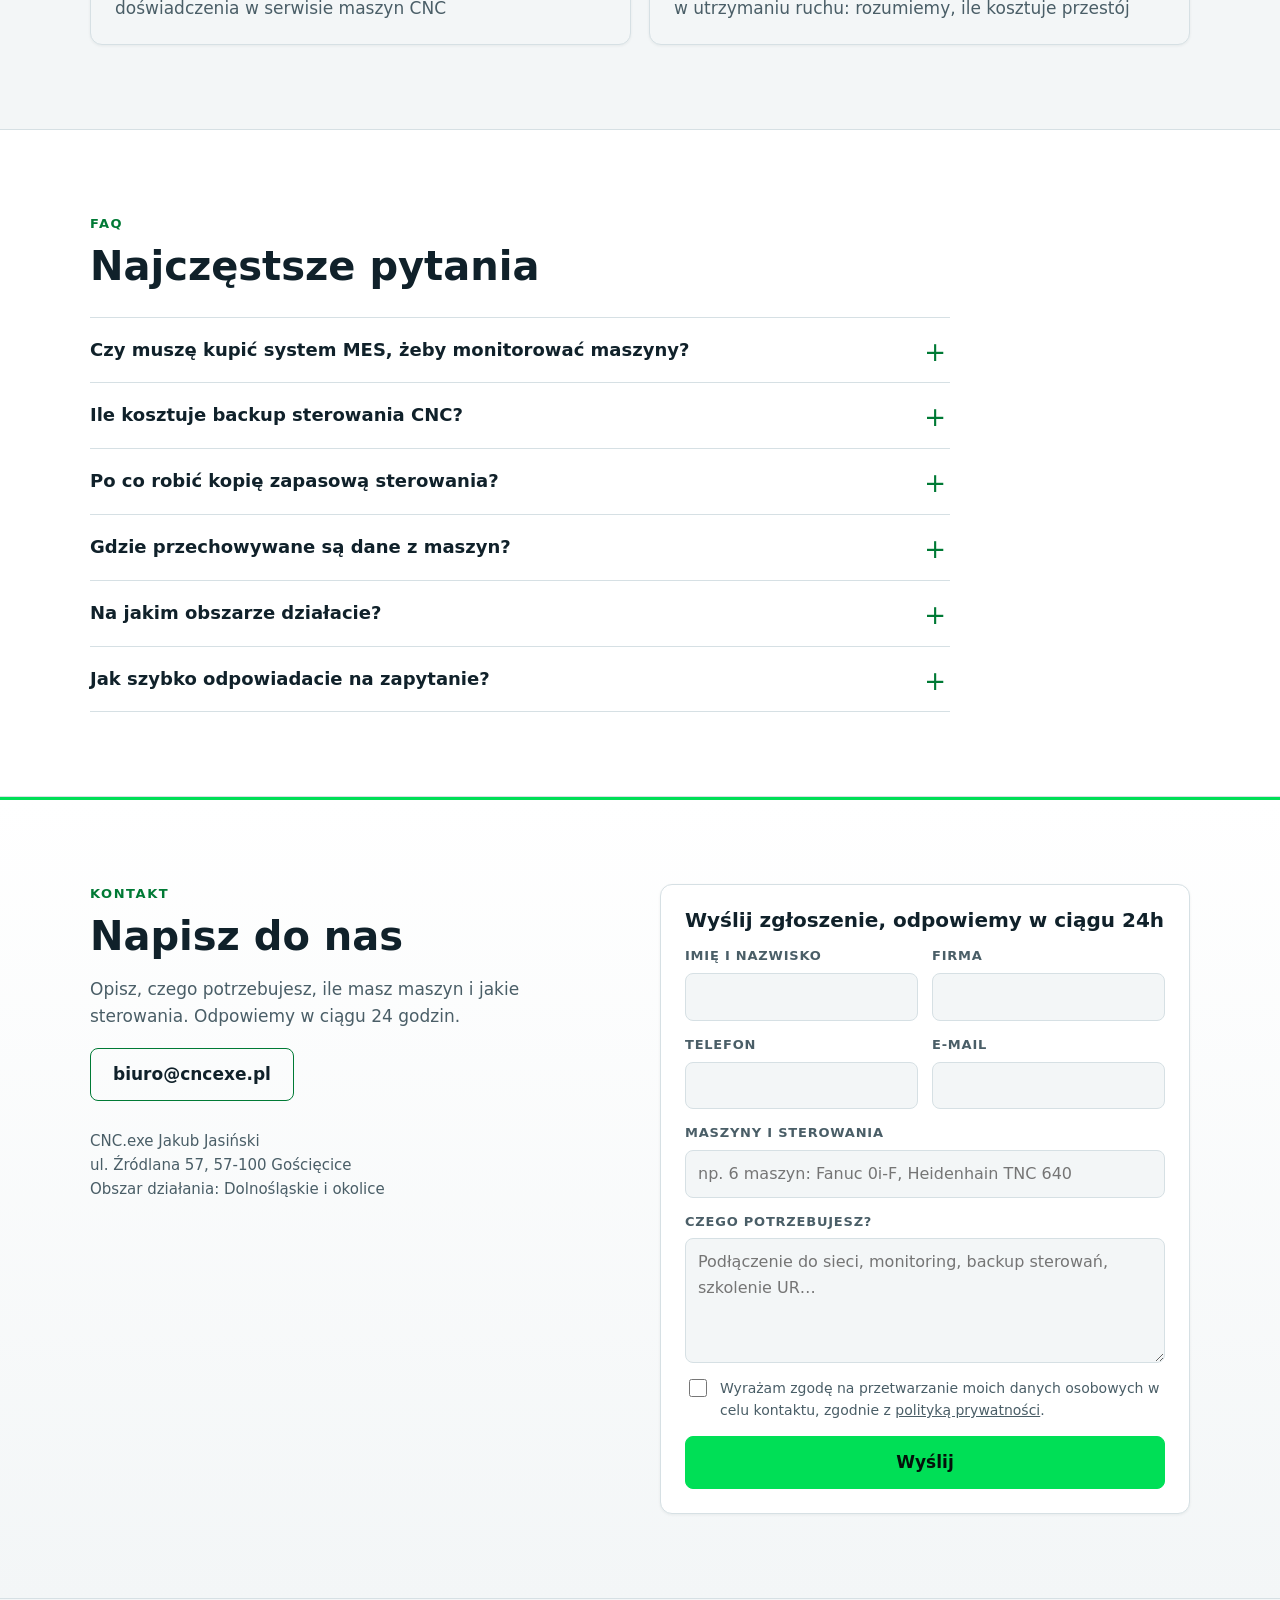
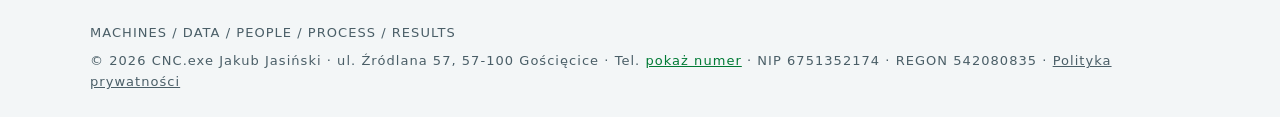
==== commit 52c60f87: "Add files via upload" ====
--- a/index.html
+++ b/index.html
@@ -4,7 +4,7 @@
 <meta charset="utf-8">
 <meta name="viewport" content="width=device-width, initial-scale=1">
 <title>Przemysł 4.0 dla maszyn CNC: monitoring produkcji, integracja z ERP/MES, backup sterowań | CNC.exe</title>
-<meta name="description" content="Cyfryzacja parku maszynowego bez drogiego systemu MES: monitoring pracy maszyn CNC i dane do OEE, integracja z ERP/MES, kopie zapasowe sterowań Fanuc, Heidenhain, Siemens Sinumerik. Dolny Śląsk.">
+<meta name="description" content="Cyfryzacja parku maszynowego bez drogiego systemu MES: monitoring pracy maszyn CNC i dane do OEE, integracja z ERP/MES, kopie zapasowe sterowań Fanuc, Heidenhain, Siemens Sinumerik, Mitsubishi. Dolny Śląsk.">
 <link rel="canonical" href="https://cncexe.pl/">
 <link rel="alternate" hreflang="pl" href="https://cncexe.pl/">
 <link rel="alternate" hreflang="en" href="https://cncexe.pl/en/">
@@ -71,7 +71,7 @@
   </section>
 
   <div class="controls">
-    <div class="wrap"><span>Obsługiwane sterowania</span><span>HEIDENHAIN</span><span>SIEMENS SINUMERIK</span><span>FANUC</span></div>
+    <div class="wrap"><span>Obsługiwane sterowania</span><span>HEIDENHAIN</span><span>SIEMENS</span><span>FANUC</span><span>MITSUBISHI</span></div>
   </div>
 
   <section id="korzysci">
@@ -117,7 +117,7 @@
         <article class="card">
           <span class="num">03</span>
           <h3>Kopie zapasowe sterowań CNC</h3>
-          <p>Pełny backup sterowań Fanuc, Heidenhain i Siemens Sinumerik: parametry, PLC, programy, korektory i dane maszyny. Zakres wynika z typu sterowania.</p>
+          <p>Pełny backup sterowań Fanuc, Heidenhain, Siemens i Mitsubishi: parametry, PLC, programy, korektory i dane maszyny. Zakres wynika z typu sterowania.</p>
           <span class="tag">Wycena z góry</span>
         </article>
         <article class="card">
@@ -215,7 +215,7 @@
         </details>
         <details>
           <summary>Ile kosztuje backup sterowania CNC?</summary>
-          <p>Backup sterowania wyceniamy z góry, na podstawie typu sterowania (Fanuc, Heidenhain, Siemens Sinumerik). Backup falowników i innych komponentów szafy wyceniamy osobno, po przeglądzie, bo ich liczba różni się w każdej maszynie.</p>
+          <p>Backup sterowania wyceniamy z góry, na podstawie typu sterowania (Fanuc, Heidenhain, Siemens, Mitsubishi). Backup falowników i innych komponentów szafy wyceniamy osobno, po przeglądzie, bo ich liczba różni się w każdej maszynie.</p>
         </details>
         <details>
           <summary>Po co robić kopię zapasową sterowania?</summary>
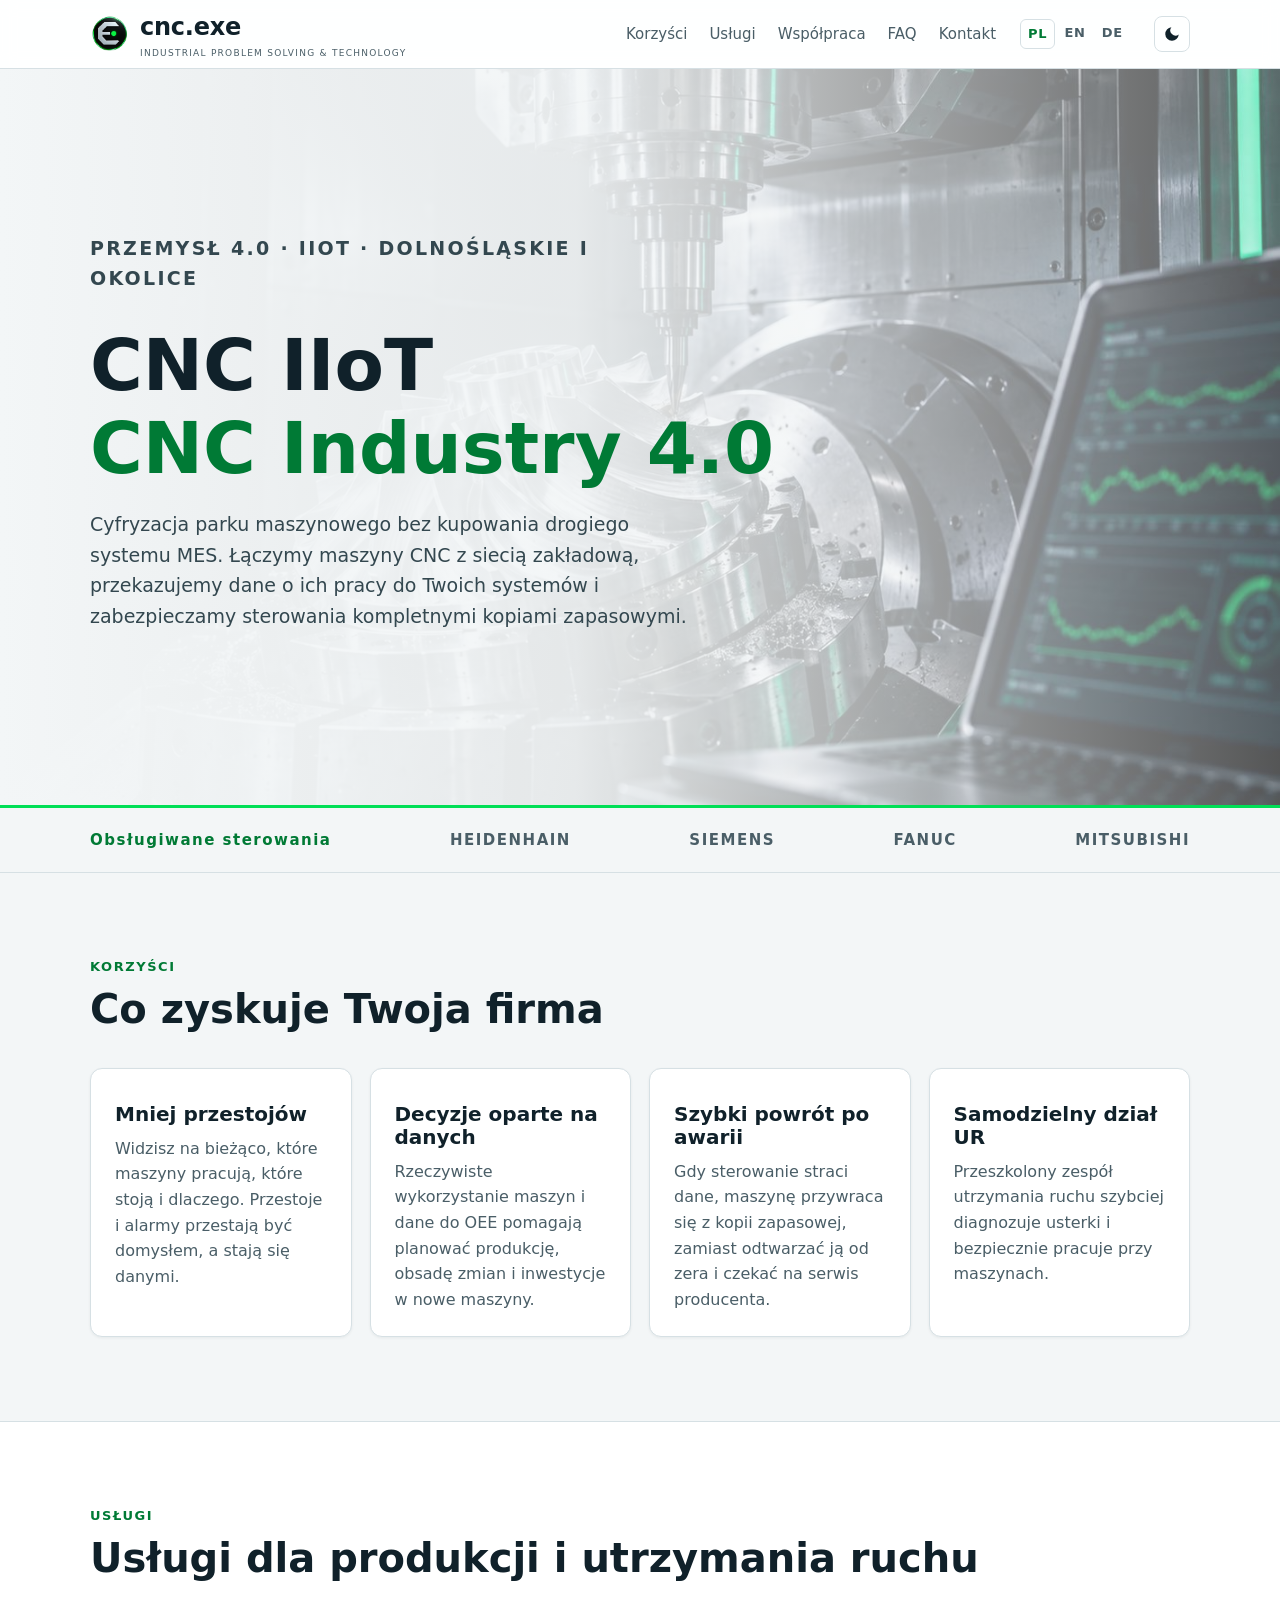
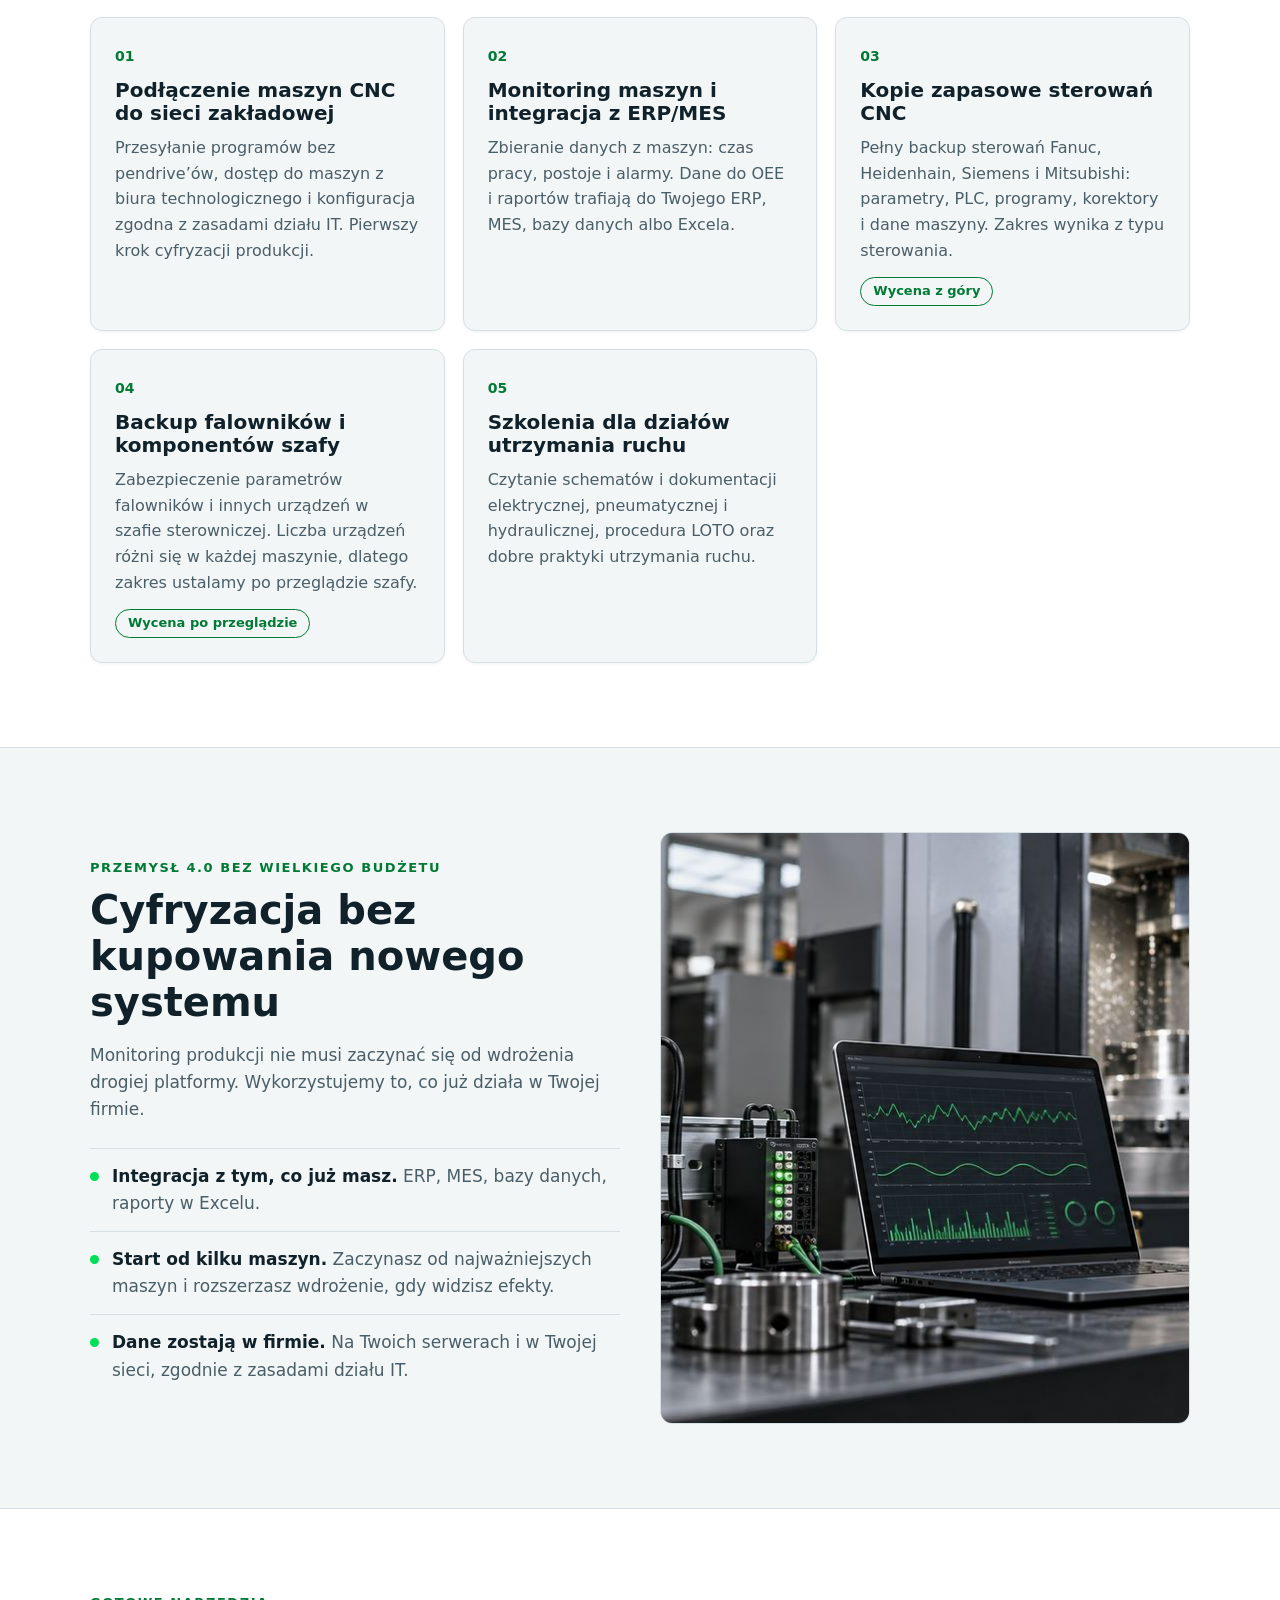
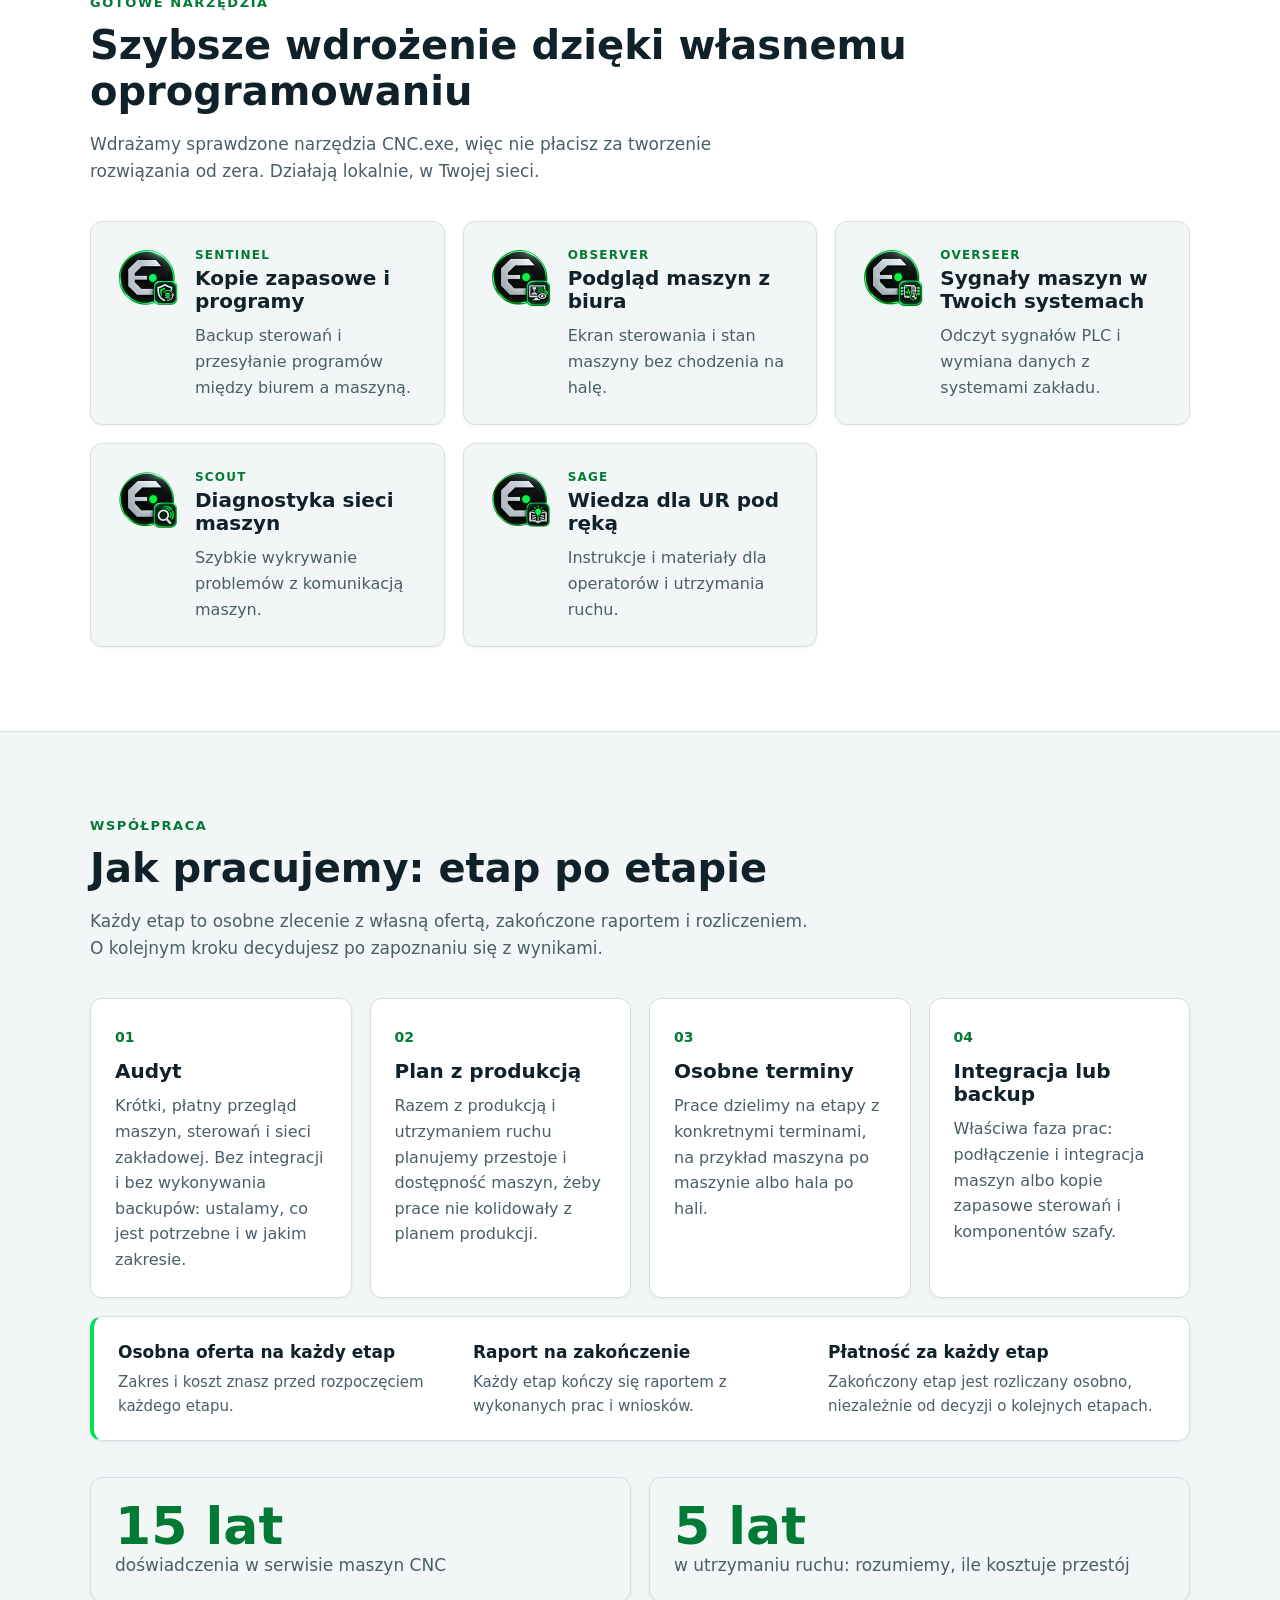
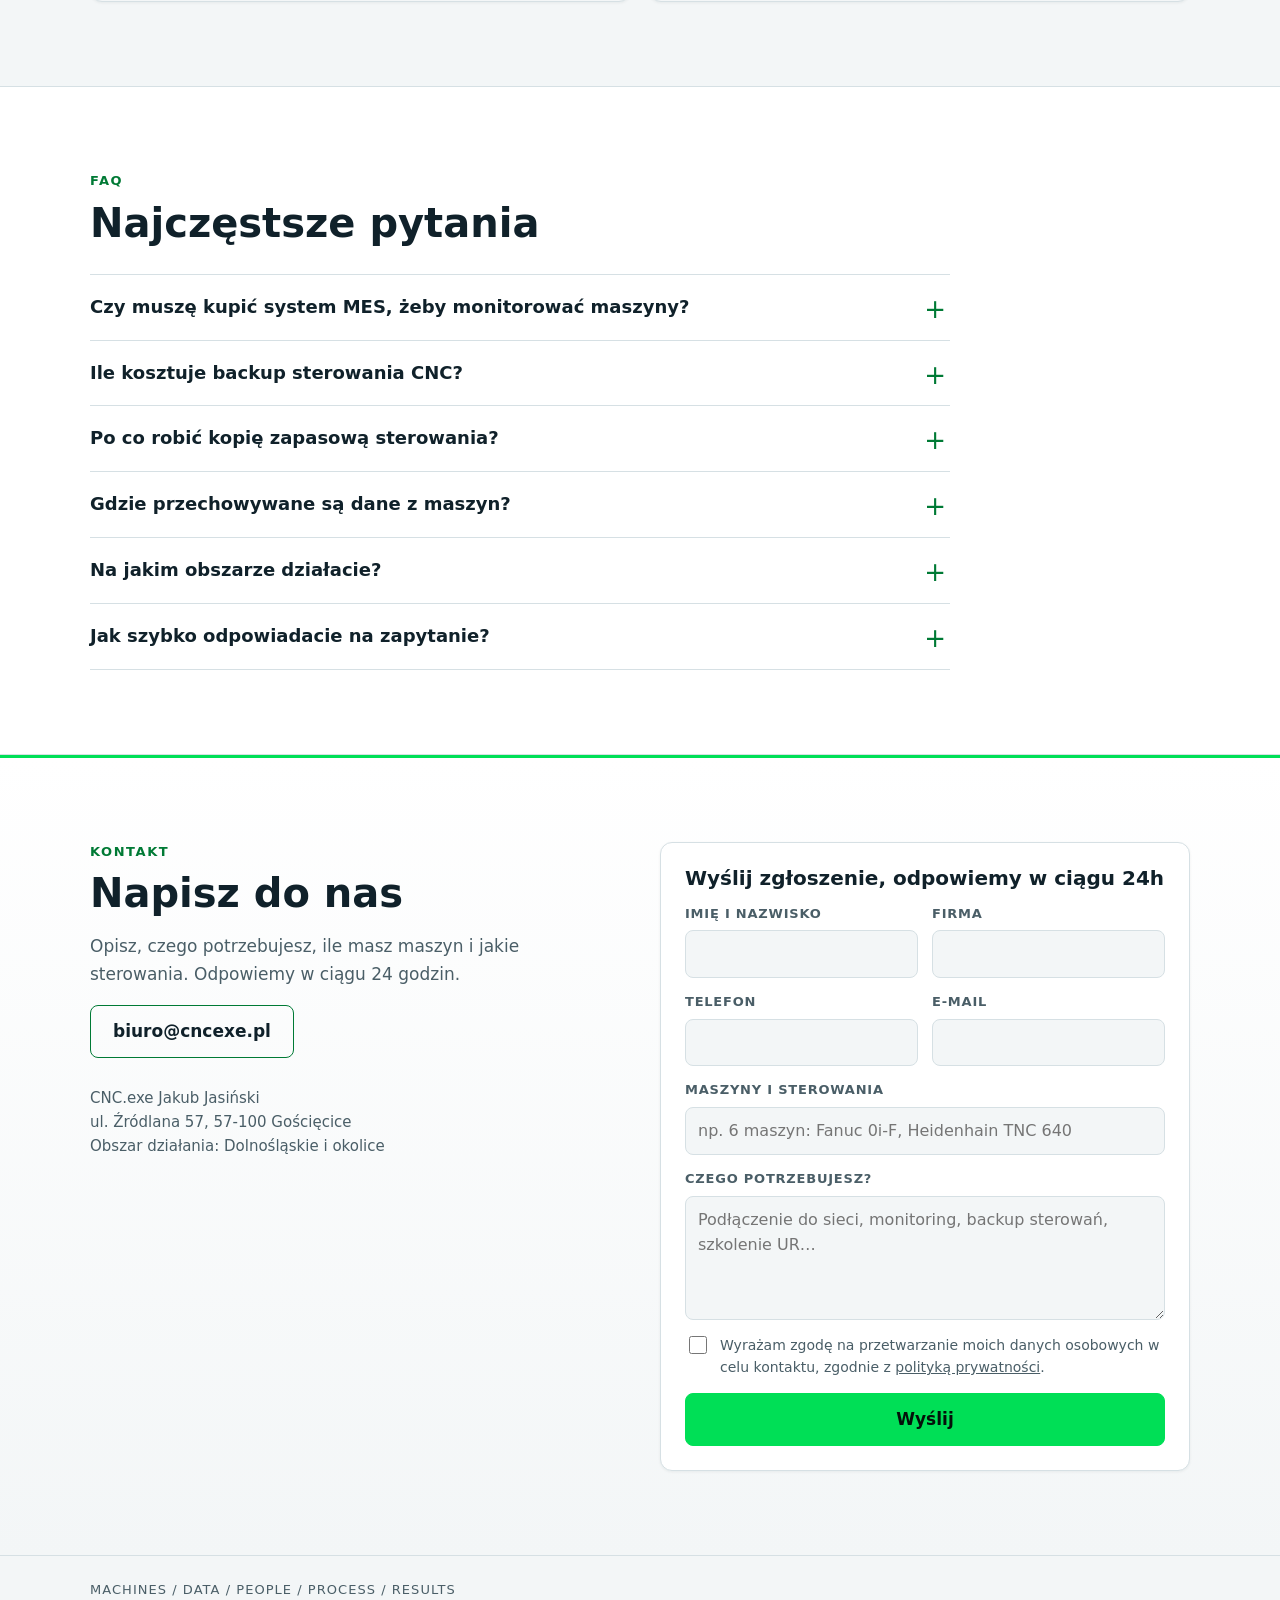
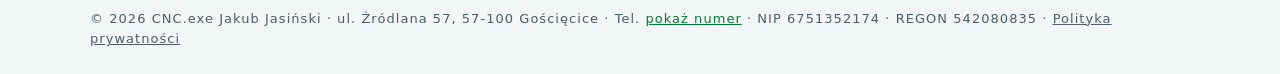
==== commit 5232d570: "Add files via upload" ====
--- a/index.html
+++ b/index.html
@@ -187,10 +187,10 @@
       <h2>Jak pracujemy: etap po etapie</h2>
       <p class="lead">Każdy etap to osobne zlecenie z własną ofertą, zakończone raportem i rozliczeniem. O kolejnym kroku decydujesz po zapoznaniu się z wynikami.</p>
       <div class="grid four">
-        <article class="card"><span class="num">01</span><h3>Audyt</h3><p>Krótki, płatny przegląd maszyn, sterowań i sieci zakładowej. Bez integracji i bez wykonywania backupów: ustalamy, co jest potrzebne i w jakim zakresie.</p><span class="tag">Efekt: raport z audytu</span></article>
-        <article class="card"><span class="num">02</span><h3>Plan z produkcją</h3><p>Razem z produkcją i utrzymaniem ruchu planujemy przestoje i dostępność maszyn, żeby prace nie kolidowały z planem produkcji.</p><span class="tag">Efekt: plan przestojów</span></article>
-        <article class="card"><span class="num">03</span><h3>Osobne terminy</h3><p>Prace dzielimy na etapy z konkretnymi terminami, na przykład maszyna po maszynie albo hala po hali.</p><span class="tag">Efekt: oferta na każdy etap</span></article>
-        <article class="card"><span class="num">04</span><h3>Integracja lub backup</h3><p>Właściwa faza prac: podłączenie i integracja maszyn albo kopie zapasowe sterowań i komponentów szafy.</p><span class="tag">Efekt: raport z etapu</span></article>
+        <article class="card"><span class="num">01</span><h3>Audyt</h3><p>Krótki, płatny przegląd maszyn, sterowań i sieci zakładowej. Bez integracji i bez wykonywania backupów: ustalamy, co jest potrzebne i w jakim zakresie.</p></article>
+        <article class="card"><span class="num">02</span><h3>Plan z produkcją</h3><p>Razem z produkcją i utrzymaniem ruchu planujemy przestoje i dostępność maszyn, żeby prace nie kolidowały z planem produkcji.</p></article>
+        <article class="card"><span class="num">03</span><h3>Osobne terminy</h3><p>Prace dzielimy na etapy z konkretnymi terminami, na przykład maszyna po maszynie albo hala po hali.</p></article>
+        <article class="card"><span class="num">04</span><h3>Integracja lub backup</h3><p>Właściwa faza prac: podłączenie i integracja maszyn albo kopie zapasowe sterowań i komponentów szafy.</p></article>
       </div>
       <div class="terms">
         <div><b>Osobna oferta na każdy etap</b><p>Zakres i koszt znasz przed rozpoczęciem każdego etapu.</p></div>
